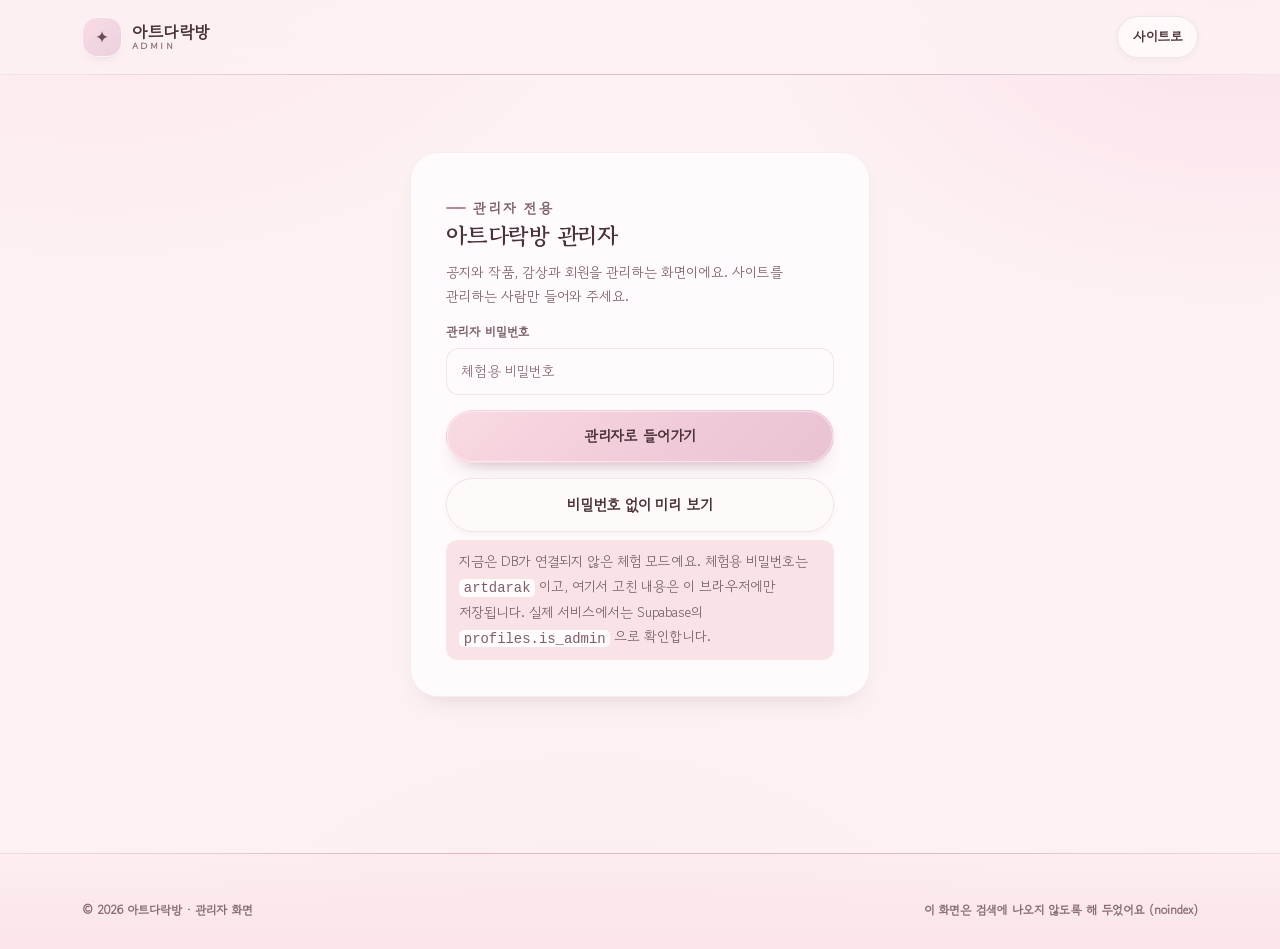
==== admin.html @ 5a23e47d "아트다락방 초기 배포" ====
<!DOCTYPE html>
<html lang="ko">
<head>
<meta charset="utf-8">
<meta name="viewport" content="width=device-width, initial-scale=1">
<title>관리자 · 아트다락방</title>
<meta name="description" content="아트다락방 관리자 화면 — 공지, 작품 추천·숨김, 감상과 회원 관리.">
<meta name="robots" content="noindex">
<meta name="theme-color" content="#FDF2F3">
<link rel="preconnect" href="https://fonts.googleapis.com">
<link rel="preconnect" href="https://fonts.gstatic.com" crossorigin>
<link href="https://fonts.googleapis.com/css2?family=Gowun+Batang:wght@400;700&family=Gowun+Dodum&display=swap" rel="stylesheet">
<link rel="stylesheet" href="assets/styles.css">
<link rel="icon" href="favicon.ico" sizes="any">
<link rel="icon" type="image/png" sizes="192x192" href="images/icon-192.png">
<link rel="apple-touch-icon" sizes="180x180" href="images/apple-touch-icon.png">
<link rel="manifest" href="manifest.json">
<meta name="apple-mobile-web-app-capable" content="yes">
<meta name="apple-mobile-web-app-title" content="아트다락방 관리자">
</head>
<body data-page="admin">

<header class="site-header">
  <div class="container header__inner">
    <a class="logo" href="index.html">
      <span class="logo__mark" aria-hidden="true">✦</span>
      <span class="logo__text">아트다락방<em>ADMIN</em></span>
    </a>
    <div class="header__actions">
      <a class="btn btn--ghost btn--sm" href="index.html">사이트로</a>
    </div>
  </div>
</header>

<main class="admin-page">
  <div class="container">

    <!-- ===== 관리자 들어가기 ===== -->
    <div class="admin-gate" id="admin-gate">
      <p class="kicker">관리자 전용</p>
      <h1>아트다락방 관리자</h1>
      <p>공지와 작품, 감상과 회원을 관리하는 화면이에요. 사이트를 관리하는 사람만 들어와 주세요.</p>

      <!-- 체험 모드(DB 미연결) -->
      <div id="gate-local" hidden>
        <label class="form-field" style="text-align:left;">
          <span>관리자 비밀번호</span>
          <input class="input" type="password" id="admin-password" autocomplete="current-password" placeholder="체험용 비밀번호">
        </label>
        <p class="form-error" id="admin-gate-error" role="alert" hidden></p>
        <button class="btn btn--primary" type="button" id="admin-enter">관리자로 들어가기</button>
        <button class="btn btn--ghost" type="button" id="admin-preview">비밀번호 없이 미리 보기</button>
        <p class="admin-gate__note">
          지금은 DB가 연결되지 않은 체험 모드예요. 체험용 비밀번호는 <code>artdarak</code> 이고,
          여기서 고친 내용은 이 브라우저에만 저장됩니다. 실제 서비스에서는 Supabase의 <code>profiles.is_admin</code> 으로 확인합니다.
        </p>
      </div>

      <!-- DB 연결 모드 -->
      <div id="gate-cloud" hidden>
        <label class="form-field" style="text-align:left;">
          <span>관리자 필명</span>
          <input class="input" type="text" id="admin-pen" autocomplete="username" placeholder="필명">
        </label>
        <label class="form-field" style="text-align:left;">
          <span>비밀번호</span>
          <input class="input" type="password" id="admin-pw" autocomplete="current-password" placeholder="비밀번호">
        </label>
        <p class="form-error" id="admin-gate-error-cloud" role="alert" hidden></p>
        <button class="btn btn--primary" type="button" id="admin-login">관리자로 들어가기</button>
        <p class="admin-gate__note">
          DB가 연결된 상태예요. <code>profiles.is_admin</code> 이 <code>true</code> 인 필명만 들어올 수 있습니다.
          첫 관리자는 Supabase SQL Editor에서 <code>update public.profiles set is_admin = true where pen_name = '내 필명';</code> 으로 지정해 주세요.
        </p>
      </div>
    </div>

    <!-- ===== 관리자 화면 ===== -->
    <div class="admin-shell" id="admin-shell" hidden>
      <div class="admin-head">
        <div>
          <p class="kicker">관리자</p>
          <h1>아트다락방 관리자 <span class="spark" aria-hidden="true"></span></h1>
          <p class="admin-card__hint" id="admin-mode-label"></p>
        </div>
        <div class="admin-head__tools">
          <a class="btn btn--ghost btn--sm" href="index.html" target="_blank" rel="noopener">홈 미리 보기</a>
          <button class="btn btn--ghost btn--sm" type="button" id="admin-exit">관리자 나가기</button>
        </div>
      </div>

      <div class="admin-stats" id="admin-stats"></div>

      <div class="admin-tabs" role="tablist" aria-label="관리 항목">
        <button class="admin-tab is-active" type="button" data-tab="notice" role="tab" aria-selected="true">공지사항</button>
        <button class="admin-tab" type="button" data-tab="works" role="tab" aria-selected="false">작품 관리</button>
        <button class="admin-tab" type="button" data-tab="comments" role="tab" aria-selected="false">감상 관리</button>
        <button class="admin-tab" type="button" data-tab="members" role="tab" aria-selected="false">회원 관리</button>
      </div>

      <!-- 공지 -->
      <section class="admin-panel" data-panel="notice">
        <div class="admin-card">
          <h2>공지 · 안내 문구</h2>
          <p class="admin-card__hint">여기서 쓴 공지 중 가장 최근 것이 홈 화면 맨 위 띠에 보입니다. 잠깐 안내만 하고 싶으면 ‘공개’를 끄면 숨겨져요.</p>
          <form class="admin-form" id="notice-form">
            <input type="hidden" name="id">
            <label class="form-field" style="margin-top:.2rem;">
              <span>제목 <em>*</em></span>
              <input class="input" name="title" maxlength="60" placeholder="예: 11월 20일 저녁, 서버 점검 안내" required>
            </label>
            <label class="form-field" style="margin-top:0;">
              <span>내용</span>
              <textarea class="textarea" name="body" maxlength="600" rows="3" placeholder="짧게 안내할 말을 적어 주세요. (선택)"></textarea>
            </label>
            <div class="admin-form__row">
              <label class="form-note" style="display:inline-flex;align-items:center;gap:.4rem;">
                <input type="checkbox" name="is_active" checked> 공개하기
              </label>
              <div class="admin-actions">
                <button class="btn btn--ghost btn--sm" type="button" id="notice-reset">새로 쓰기</button>
                <button class="btn btn--primary btn--sm" type="submit">공지 저장</button>
              </div>
            </div>
            <p class="form-error" id="notice-error" role="alert" hidden></p>
          </form>
        </div>

        <div class="admin-card">
          <h2>쓴 공지 <span class="admin-badge" id="notice-count">0</span></h2>
          <div id="notice-list"></div>
        </div>
      </section>

      <!-- 작품 -->
      <section class="admin-panel" data-panel="works" hidden>
        <div class="admin-card">
          <h2>작품 관리</h2>
          <p class="admin-card__hint">‘오늘의 작품(추천)’으로 지정하면 홈 맨 위에 먼저 걸립니다. 부적절한 작품은 숨기면 갤러리에서 보이지 않고, 지우면 감상도 함께 사라져요.</p>
          <div class="admin-filters" id="work-filters">
            <button class="chip is-active" type="button" data-wfilter="all" aria-pressed="true">전체</button>
            <button class="chip" type="button" data-wfilter="featured" aria-pressed="false">추천</button>
            <button class="chip" type="button" data-wfilter="hidden" aria-pressed="false">숨김</button>
            <button class="chip" type="button" data-wfilter="sample" aria-pressed="false">예시</button>
          </div>
        </div>
        <div class="admin-card">
          <div id="work-list"></div>
        </div>
      </section>

      <!-- 감상 -->
      <section class="admin-panel" data-panel="comments" hidden>
        <div class="admin-card">
          <h2>감상(댓글) 관리</h2>
          <p class="admin-card__hint">작품에 남겨진 글을 최신순으로 봅니다. 부적절한 글은 지울 수 있어요.</p>
          <div id="comment-list"></div>
        </div>
      </section>

      <!-- 회원 -->
      <section class="admin-panel" data-panel="members" hidden>
        <div class="admin-card">
          <h2>회원 관리</h2>
          <p class="admin-card__hint">필명과 참여 기록을 봅니다. 다락방을 잠그면 그 사람의 작품과 감상이 다른 사람에게 보이지 않아요. 계정 자체를 지우려면 Supabase Authentication 화면에서 지우면 됩니다.</p>
          <div id="member-list"></div>
        </div>
      </section>

    </div>
  </div>
</main>

<footer class="site-footer">
  <div class="container">
    <div class="footer__bottom" style="margin-top:0;border-top:0;padding-top:0;">
      <span>© 2026 아트다락방 · 관리자 화면</span>
      <span>이 화면은 검색에 나오지 않도록 해 두었어요 (noindex)</span>
    </div>
  </div>
</footer>

<div class="toast" id="toast" role="status" aria-live="polite"></div>

<script src="assets/seed.js"></script>
<script src="assets/supabase-config.js"></script>
<script src="assets/store.js"></script>
<script src="assets/admin.js"></script>
</body>
</html>
---- assets/styles.css ----
@charset "utf-8";
/* ============================================================
   아트다락방 (ART DARAK) — 기준 디자인 스타일시트
   1단계 화면 시안
   ------------------------------------------------------------
   톤 기준: 포근한 파스텔 핑크 (로즈밀크 · 벚꽃 · 블러쉬)
   = 바탕·카드·상단 바·버튼·포인트를 모두 연한 핑크 계열로 맞춥니다.
   분야별 파스텔(문학·미술·음악·사진·공예·디자인)은 '알록달록'하되
   채도는 낮게 유지합니다.
   ※ 진한 핫핑크·형광 핑크는 쓰지 않습니다. (눈이 편한 채도만)

   · 색과 효과는 모두 아래 "디자인 토큰" 변수로만 씁니다.
   ============================================================ */

/* ============================================================
   1. 디자인 토큰
   ============================================================ */
:root {
  /* --- 바탕색 · 기본 팔레트 (로즈밀크 파스텔) --- */
  --cream: #FDF2F3;        /* 로즈밀크 — 기본 바탕 (아주 옅은 핑크) */
  --ivory: #F9E3E7;        /* 한 겹 진한 블러쉬 */
  --paper: #FFFAFB;        /* 카드 종이색 (핑크기 도는 흰색) */
  --pink: #F3D6DD;         /* 벚꽃 핑크 (옅은 장밋빛 벽) */
  --pink-2: #C88B96;       /* 다스티 로즈 (포인트) */
  --lav: #EFDDE7;          /* 로즈 라일락 */
  --lav-2: #AF84A0;        /* 모브 (테두리·포커스) */
  --mint: #D3E1D4;         /* 은은한 세이지 (분야 색 보조) */
  --mint-2: #93AE9A;       /* 진한 세이지 */
  --gold: #EAD3A4;         /* 오후 햇살 금색 (별빛에만 아주 조금) */
  --gold-2: #C6A368;       /* 진한 금색 */
  --plum: #4A3239;         /* 본문 글자 (대비 확보용) */
  --plum-2: #7A5F66;       /* 보조 글자 */
  --plum-3: #8A6D74;       /* 작은 안내 글자 */
  --line: rgba(90, 56, 66, .10);
  --line-2: rgba(90, 56, 66, .06);

  /* --- 분야별 파스텔 팔레트 (알록달록 담당 · 채도 낮게) --- */
  --c-literature: #EBCBCB;      /* 문학 — 연분홍 */
  --c-literature-soft: #FCDEE5;
  --c-literature-ink: #96606A;
  --c-art: #D8CEE3;             /* 미술 — 라벤더 */
  --c-art-soft: #EFEAF4;
  --c-art-ink: #6C5C86;
  --c-music: #C9DCE4;           /* 음악 — 스카이 */
  --c-music-soft: #E9F1F4;
  --c-music-ink: #4C7280;
  --c-photo: #CBDCCB;           /* 사진 — 세이지 민트 */
  --c-photo-soft: #E9F1E7;
  --c-photo-ink: #4E7055;
  --c-craft: #EAD2B3;           /* 공예 — 살구빛 흙 */
  --c-craft-soft: #F9EEE0;
  --c-craft-ink: #8A6640;
  --c-design: #EADFB4;          /* 디자인 — 버터옐로 */
  --c-design-soft: #F8F2DB;
  --c-design-ink: #7E6C3C;

  /* 분야 → 포인트 색 연결 (data-field 하나로 카드·태그·타일이 함께 물듭니다) */
  --accent: var(--c-literature);
  --accent-soft: var(--c-literature-soft);
  --accent-ink: var(--c-literature-ink);

  /* --- 별빛 · 빛망울 (은은하게) --- */
  --star: #FBF0CF;
  --star-2: #EFDCA8;
  --glow-gold: rgba(224, 197, 146, .42);
  --glow-pink: rgba(238, 198, 209, .40);
  --glow-lav: rgba(226, 190, 210, .32);
  --glow-mint: rgba(240, 214, 222, .30);
  --sheen: linear-gradient(115deg,
            rgba(255, 255, 255, .38) 0%,
            rgba(255, 255, 255, .08) 32%,
            rgba(255, 255, 255, 0) 48%);

  /* --- 그라디언트 --- */
  --grad-dream: linear-gradient(120deg, #FCE1E7 0%, #F8DDE9 46%, #F5D9E3 100%);
  --grad-hero: radial-gradient(680px 430px at 6% 0%, rgba(250, 219, 227, .62), rgba(250, 219, 227, 0) 70%),
               radial-gradient(620px 430px at 94% 4%, rgba(244, 205, 222, .48), rgba(244, 205, 222, 0) 68%),
               radial-gradient(520px 380px at 48% 108%, rgba(252, 231, 233, .52), rgba(252, 231, 233, 0) 70%);
  --grad-btn: linear-gradient(135deg, #F9DAE2, #F0CAD9 58%, #E9C3D4);

  /* --- 그림자 (부드럽게, 붉은 기운 적게) --- */
  --shadow-s: 0 2px 6px rgba(90, 56, 66, .05);
  --shadow-m: 0 12px 28px -16px rgba(90, 56, 66, .24);
  --shadow-l: 0 30px 56px -32px rgba(90, 56, 66, .40);
  --shadow-glow: 0 18px 40px -22px rgba(140, 92, 106, .26),
                 0 8px 20px -14px var(--accent);
  --shadow-glow-gold: 0 0 0 1px rgba(224, 197, 146, .35),
                      0 14px 30px -20px rgba(198, 163, 104, .42);

  /* --- 모양 · 모션 --- */
  --radius: 20px;
  --radius-lg: 28px;
  --max: 1180px;
  --ease: cubic-bezier(.22, .68, .32, 1);
  --dur: .28s;

  /* --- 글꼴 --- */
  --sans: "Gowun Dodum", "Apple SD Gothic Neo", "Malgun Gothic",
          "Noto Sans KR", system-ui, sans-serif;
  --serif: "Gowun Batang", "Nanum Myeongjo", "Noto Serif KR", "AppleMyungjo", serif;
}

/* ============================================================
   2. 기본
   ============================================================ */
* { box-sizing: border-box; }

html { -webkit-text-size-adjust: 100%; scroll-behavior: smooth; }

body {
  margin: 0;
  font-family: var(--sans);
  color: var(--plum);
  font-size: 16px;
  line-height: 1.75;
  letter-spacing: 0;
  background:
    radial-gradient(900px 620px at 8% -10%, #FDE6EC 0%, rgba(253, 230, 236, 0) 62%),
    radial-gradient(860px 560px at 96% 0%, #FBE1EB 0%, rgba(251, 225, 235, 0) 58%),
    radial-gradient(780px 540px at 46% 112%, #FCEDEE 0%, rgba(252, 237, 238, 0) 62%),
    var(--cream);
  background-attachment: fixed;
}

img { max-width: 100%; display: block; }
a { color: inherit; }
h1, h2, h3, h4 {
  margin: 0; line-height: 1.38; letter-spacing: -.012em;
  font-family: var(--serif); font-weight: 700;
}
p { margin: 0; }
ul { margin: 0; padding: 0; list-style: none; }
button { font: inherit; color: inherit; }

.container {
  width: 100%;
  max-width: var(--max);
  margin-inline: auto;
  padding-inline: clamp(1.1rem, 4vw, 2rem);
}

:focus-visible {
  outline: 2px solid var(--lav-2);
  outline-offset: 3px;
  border-radius: 6px;
}

.sr-only {
  position: absolute; width: 1px; height: 1px;
  padding: 0; margin: -1px; overflow: hidden;
  clip: rect(0, 0, 0, 0); white-space: nowrap; border: 0;
}

/* ============================================================
   3. 장식 요소 (별 · 리본 · 빛망울 · 별밭)
   ============================================================ */

/* 반짝이는 네 갈래 별 — CSS 도형만 사용 */
.spark {
  display: inline-block;
  width: 15px; height: 15px;
  vertical-align: .12em;
  background: linear-gradient(140deg, #FBF1D8, var(--gold-2) 60%, var(--pink-2));
  clip-path: polygon(50% 0%, 61% 39%, 100% 50%, 61% 61%, 50% 100%, 39% 61%, 0% 50%, 39% 39%);
  filter: drop-shadow(0 0 5px var(--glow-gold));
  animation: sparkle 5.2s var(--ease) infinite;
}
.spark--sm { width: 10px; height: 10px; }

@keyframes sparkle {
  0%, 100% { transform: scale(1) rotate(0deg); opacity: .9; }
  50% { transform: scale(.82) rotate(10deg); opacity: .68; }
}

/* 리본 모양 라벨 (양 끝이 파인 배너) */
.ribbon {
  display: inline-flex; align-items: center; gap: .35rem;
  padding: .3rem .95rem .3rem 1.1rem;
  font-size: .7rem; font-weight: 800; letter-spacing: .13em;
  color: #6B4B53;
  background: linear-gradient(135deg, #FBE0E6, #F3D5E3);
  clip-path: polygon(0 0, 100% 0, calc(100% - 9px) 50%, 100% 100%, 0 100%, 9px 50%);
}
.ribbon--gold {
  background: linear-gradient(135deg, #F7EAC8, #EBD3A4 60%, #F6D8E0);
  color: #6E5837;
}

/* 빛망울(bokeh) — 아주 옅게 떠 있는 원 */
.bokeh { position: absolute; inset: 0; overflow: hidden; pointer-events: none; }
.bokeh i {
  position: absolute;
  border-radius: 50%;
  filter: blur(10px);
  opacity: .5;
  animation: floaty 16s ease-in-out infinite;
}
.bokeh i:nth-child(1) { width: 170px; height: 170px; background: var(--glow-pink); left: 2%; top: 12%; }
.bokeh i:nth-child(2) { width: 130px; height: 130px; background: var(--glow-lav); right: 5%; top: 4%; animation-delay: -5s; }
.bokeh i:nth-child(3) { width: 96px; height: 96px; background: var(--glow-gold); right: 20%; bottom: 8%; animation-delay: -9s; }
.bokeh i:nth-child(4) { width: 74px; height: 74px; background: var(--glow-mint); left: 26%; bottom: 4%; animation-delay: -12s; }

@keyframes floaty {
  0%, 100% { transform: translate3d(0, 0, 0) scale(1); }
  50% { transform: translate3d(5px, -12px, 0) scale(1.06); }
}

/* 별밭 — 아주 옅은 별가루 질감 */
.starfield { position: relative; isolation: isolate; }
.starfield::before {
  content: "";
  position: absolute; inset: 0;
  z-index: -1;
  pointer-events: none;
  background-image:
    radial-gradient(1.5px 1.5px at 22px 34px, rgba(198, 163, 104, .40), transparent 100%),
    radial-gradient(1.2px 1.2px at 128px 96px, rgba(200, 139, 150, .38), transparent 100%),
    radial-gradient(1.7px 1.7px at 214px 48px, rgba(180, 132, 157, .36), transparent 100%),
    radial-gradient(1.1px 1.1px at 306px 152px, rgba(198, 163, 104, .32), transparent 100%),
    radial-gradient(1.4px 1.4px at 74px 188px, rgba(147, 174, 154, .34), transparent 100%),
    radial-gradient(1.1px 1.1px at 258px 214px, rgba(200, 139, 150, .28), transparent 100%);
  background-size: 360px 240px;
  animation: twinkle 10s ease-in-out infinite;
}

@keyframes twinkle {
  0%, 100% { opacity: .55; }
  50% { opacity: .95; }
}

/* ============================================================
   4. 버튼 · 칩 · 태그
   ============================================================ */
.btn {
  position: relative;
  overflow: hidden;
  display: inline-flex; align-items: center; justify-content: center; gap: .45rem;
  padding: .8rem 1.32rem;
  border: 1px solid transparent;
  border-radius: 999px;
  font-size: .94rem; font-weight: 700; letter-spacing: -.01em;
  text-decoration: none; cursor: pointer;
  transition: transform var(--dur) var(--ease), box-shadow var(--dur) var(--ease), background var(--dur) var(--ease);
  white-space: nowrap;
}
.btn:hover { transform: translateY(-2px); }
.btn:active { transform: translateY(0); }

/* 빛이 스치는 광택 */
.btn::after {
  content: "";
  position: absolute; top: -40%; bottom: -40%; left: -70%;
  width: 45%;
  background: linear-gradient(100deg, rgba(255, 255, 255, 0), rgba(255, 255, 255, .55), rgba(255, 255, 255, 0));
  transform: skewX(-18deg);
  transition: left .65s var(--ease);
  pointer-events: none;
}
.btn:hover::after { left: 120%; }

.btn--primary {
  background: var(--grad-btn);
  color: #4A3239;
  box-shadow: 0 10px 22px -16px rgba(140, 92, 106, .9), inset 0 0 0 1px rgba(255, 255, 255, .5);
}
.btn--primary:hover {
  box-shadow: 0 14px 26px -16px rgba(140, 92, 106, .85),
              0 0 0 1px rgba(224, 197, 146, .35),
              inset 0 0 0 1px rgba(255, 255, 255, .65);
}

.btn--ghost {
  background: rgba(255, 250, 251, .8);
  border-color: var(--line);
  color: var(--plum);
  box-shadow: var(--shadow-s);
}
.btn--ghost:hover {
  background: #FFFAFB;
  border-color: rgba(180, 132, 157, .45);
  box-shadow: var(--shadow-glow);
}

.btn--sm { padding: .52rem .95rem; font-size: .84rem; }

.kicker {
  display: inline-flex; align-items: center; gap: .45rem;
  font-size: .75rem; font-weight: 800; letter-spacing: .16em;
  color: var(--plum-3);
  text-transform: uppercase;
}
.kicker::before {
  content: ""; width: 20px; height: 2px; border-radius: 2px;
  background: linear-gradient(90deg, var(--pink-2), var(--lav-2) 55%, var(--pink-2));
}

.chip {
  display: inline-flex; align-items: center; gap: .35rem;
  padding: .48rem .92rem;
  border-radius: 999px;
  border: 1px solid var(--line);
  background: rgba(255, 250, 251, .85);
  font-size: .87rem; font-weight: 700; color: var(--plum-2);
  cursor: pointer;
  transition: background var(--dur) var(--ease), color var(--dur) var(--ease),
              box-shadow var(--dur) var(--ease), transform var(--dur) var(--ease);
}
.chip:hover { background: #FFFAFB; color: var(--plum); transform: translateY(-1px); }
.chip.is-active {
  background: linear-gradient(135deg, #FBE0E6, #F1D3DF);
  color: #4A3239;
  border-color: rgba(180, 132, 157, .38);
  box-shadow: 0 8px 16px -14px rgba(140, 92, 106, .8), inset 0 0 0 1px rgba(255, 255, 255, .55);
}
.chip__count { font-size: .74rem; color: var(--plum-3); font-weight: 700; }
.chip.is-active .chip__count { color: #6B4B53; }
/* 분야 칩 앞의 색 점 */
.chip .dot {
  width: 7px; height: 7px; border-radius: 50%;
  background: var(--accent);
  box-shadow: 0 0 6px -1px var(--accent);
  flex: none;
}

.tag {
  display: inline-flex; align-items: center;
  padding: .18rem .55rem;
  border-radius: 999px;
  font-size: .72rem; font-weight: 800; letter-spacing: .02em;
  background: var(--ivory); color: var(--plum-2);
}

/* ============================================================
   5. 헤더
   ============================================================ */
.site-header {
  position: sticky; top: 0; z-index: 60;
  background: rgba(253, 242, 243, .86);
  backdrop-filter: blur(14px);
  -webkit-backdrop-filter: blur(14px);
  border-bottom: 1px solid var(--line-2);
}
.site-header::after {
  content: "";
  position: absolute; left: 0; right: 0; bottom: -1px; height: 1px;
  background: linear-gradient(90deg, transparent, rgba(200, 139, 150, .45) 30%, rgba(180, 132, 157, .45) 70%, transparent);
}
.header__inner {
  position: relative;
  display: flex; align-items: center; justify-content: space-between;
  gap: 1rem; min-height: 74px;
}

.logo { display: flex; align-items: center; gap: .6rem; text-decoration: none; }
.logo__mark {
  position: relative;
  width: 40px; height: 40px; border-radius: 15px;
  display: grid; place-items: center;
  font-size: 1.05rem; color: #6B4B53;
  background: linear-gradient(140deg, #FADCE4, #F0D5E2 55%, #EDCFDC);
  box-shadow: inset 0 0 0 1px rgba(255, 255, 255, .75), 0 6px 14px -12px rgba(140, 92, 106, .8);
  transition: transform .35s var(--ease), box-shadow .35s var(--ease);
}
.logo:hover .logo__mark {
  transform: rotate(-8deg) scale(1.04);
  box-shadow: inset 0 0 0 1px rgba(255, 255, 255, .85), 0 8px 18px -12px rgba(180, 132, 157, .9);
}
.logo__text { display: flex; flex-direction: column; line-height: 1.15; font-weight: 800; font-size: 1.06rem; }
.logo__text em {
  font-style: normal; font-size: .6rem; font-weight: 700;
  letter-spacing: .26em; color: var(--plum-3);
}

.site-nav { display: flex; align-items: center; gap: .2rem; }
.site-nav a {
  position: relative;
  padding: .5rem .78rem;
  border-radius: 999px;
  font-size: .9rem; font-weight: 700;
  color: var(--plum-2); text-decoration: none;
  transition: background var(--dur) var(--ease), color var(--dur) var(--ease);
}
.site-nav a:hover { background: rgba(249, 220, 228, .65); color: var(--plum); }
.site-nav a.is-active {
  color: var(--plum);
  background: #FFFAFB;
  box-shadow: var(--shadow-s), 0 0 0 1px rgba(180, 132, 157, .18);
}
.site-nav a.is-active::after {
  content: "";
  position: absolute; left: 50%; bottom: 3px;
  width: 4px; height: 4px; margin-left: -2px;
  border-radius: 50%;
  background: linear-gradient(135deg, var(--gold-2), var(--pink-2));
}
.site-nav .nav__cta {
  margin-left: .4rem;
  background: linear-gradient(135deg, #F8DAE2, #EFCEDD);
  color: #4A3239;
  box-shadow: 0 8px 16px -14px rgba(140, 92, 106, .9);
}
.site-nav .nav__cta:hover { background: linear-gradient(135deg, #F6D2DC, #EDCBD9); }

.nav-toggle {
  display: none;
  align-items: center; gap: .45rem;
  padding: .5rem .85rem;
  border-radius: 999px;
  border: 1px solid var(--line);
  background: rgba(255, 250, 251, .9);
  font-size: .85rem; font-weight: 700;
  cursor: pointer;
}
.nav-toggle__bars { display: inline-flex; flex-direction: column; gap: 3px; }
.nav-toggle__bars i {
  display: block; width: 15px; height: 2px; border-radius: 2px;
  background: var(--plum-2);
}

/* ============================================================
   6. 히어로
   ============================================================ */
.hero {
  position: relative;
  overflow: hidden;
  padding: clamp(2rem, 5vw, 3.6rem) 0 clamp(1.8rem, 4vw, 3rem);
}
.hero::before {
  content: "";
  position: absolute; inset: -20% -10% 0;
  z-index: -1;
  background: var(--grad-hero);
  pointer-events: none;
}
.hero__inner {
  position: relative;
  display: grid;
  grid-template-columns: 1.02fr .98fr;
  gap: clamp(1.6rem, 4vw, 3.4rem);
  align-items: center;
}

.hero__fields {
  display: inline-flex; flex-wrap: wrap; align-items: center; gap: .45rem;
  margin-bottom: 1.1rem;
  padding: .38rem .55rem;
  border-radius: 999px;
  background: rgba(255, 250, 251, .78);
  border: 1px solid rgba(255, 255, 255, .85);
  box-shadow: var(--shadow-s), 0 0 0 1px rgba(180, 132, 157, .12);
}
.hero__fields span {
  display: inline-flex; align-items: center; gap: .38rem;
  font-size: .78rem; font-weight: 700; color: var(--plum-2);
  padding: .1rem .35rem;
}
.hero__fields span::before {
  content: "";
  width: 6px; height: 6px; border-radius: 50%;
  background: var(--dot, var(--pink-2));
  box-shadow: 0 0 6px -1px var(--dot, var(--pink-2));
}
.hero__fields span:nth-of-type(1) { --dot: var(--c-literature); }
.hero__fields span:nth-of-type(2) { --dot: var(--c-art); }
.hero__fields span:nth-of-type(3) { --dot: var(--c-music); }
.hero__fields span:nth-of-type(4) { --dot: var(--c-photo); }
.hero__fields span:nth-of-type(5) { --dot: var(--c-craft); }
.hero__fields span:nth-of-type(6) { --dot: var(--c-design); }
.hero__fields i { width: 3px; height: 3px; border-radius: 50%; background: #DCC0C8; font-size: 0; }

.hero h1 {
  font-size: clamp(2rem, 5.2vw, 3.3rem);
  line-height: 1.32;
  letter-spacing: -.045em;
}
.hero h1 .hl {
  position: relative;
  display: inline-block;
  white-space: nowrap;
}
.hero h1 .hl::after {
  content: "";
  position: absolute; left: -.06em; right: -.06em; bottom: .08em;
  height: .3em; z-index: -1;
  background: linear-gradient(90deg, rgba(243, 210, 218, .85), rgba(243, 214, 224, .7) 62%, rgba(234, 211, 164, .55));
  border-radius: 999px;
}
.hero__lead {
  margin-top: 1.2rem;
  font-size: clamp(.97rem, 1.6vw, 1.04rem);
  color: var(--plum-2);
  max-width: 34em;
}
.hero__lead strong { color: var(--plum); font-weight: 800; }
.hero__actions { display: flex; flex-wrap: wrap; gap: .65rem; margin-top: 1.6rem; }
.hero__note {
  margin-top: 1.3rem;
  display: flex; flex-wrap: wrap; align-items: center; gap: .5rem .85rem;
  font-size: .81rem; color: var(--plum-3); font-weight: 600;
}
.hero__note span { display: inline-flex; align-items: center; gap: .35rem; }
.hero__note b { color: var(--plum-2); font-weight: 800; }

/* 히어로 그림 — 여섯 분야가 한 방에 있는 다락방 작업실 (CSS로만 그린 그림) */
.hero__visual { position: relative; }
.studio {
  position: relative;
  aspect-ratio: 5 / 4.35;
  border-radius: var(--radius-lg);
  overflow: hidden;
  border: 9px solid #FFFAFB;
  outline: 1px solid var(--line);
  box-shadow: var(--shadow-l), 0 0 46px -26px var(--glow-gold);
  background:
    radial-gradient(64% 50% at 44% 12%, rgba(255, 250, 247, .95), rgba(255, 250, 247, 0) 74%),
    linear-gradient(180deg, #F8DEE6 0%, #FBE6EC 44%, #F5D8E0 67.8%, #EDCFD8 68%, #E0C2CD 100%);
  isolation: isolate;
}

/* --- 벽 · 바닥 --- */
.studio__floor {
  position: absolute; left: 0; right: 0; bottom: 0; height: 32%;
  background:
    repeating-linear-gradient(90deg, rgba(120, 90, 88, .10) 0 1px, rgba(120, 90, 88, 0) 1px 16%),
    linear-gradient(180deg, #E9C8C4, #D0A6A0);
}
.studio__baseboard {
  position: absolute; left: 0; right: 0; top: 66.6%; height: 1.8%;
  background: linear-gradient(180deg, #FDF0F4, #EDD2DA);
  box-shadow: 0 4px 8px -5px rgba(90, 56, 66, .55);
}
.studio__rug {
  position: absolute; left: 20%; right: 26%; bottom: 0.8%; height: 14%;
  border-radius: 50%;
  background: radial-gradient(closest-side, rgba(245, 206, 214, .95), rgba(242, 202, 212, .6) 64%, rgba(242, 202, 212, 0));
}

/* --- 다락방 경사 보와 벽에 건 작은 액자 --- */
.studio__beams::before,
.studio__beams::after {
  content: "";
  position: absolute;
  height: 11px;
  width: 40%;
  border-radius: 6px;
  background: linear-gradient(180deg, #E5C0BE, #C9A099);
  box-shadow: 0 5px 10px -7px rgba(90, 56, 66, .6);
}
.studio__beams::before { left: -5%; top: 27%; transform: rotate(-45deg); transform-origin: left center; }
.studio__beams::after  { right: -5%; top: 27%; transform: rotate(45deg); transform-origin: right center; }

.studio__frame {
  position: absolute; left: 4%; top: 18%; width: 20%;
  aspect-ratio: 4 / 5;
  border: 4px solid #E5C2BE;
  border-radius: 2px;
  background: linear-gradient(160deg, #F3DCE2 0%, #F1E5E3 52%, #D8E5DA 100%);
  box-shadow: 0 10px 16px -12px rgba(90, 56, 66, .6);
  transform: rotate(-2.5deg);
}
.studio__frame::before {
  content: "";
  position: absolute; inset: 9%;
  border: 1px solid rgba(255, 255, 255, .55);
  border-radius: 1px;
}

/* --- 창문과 라벤더 별밤 --- */
.studio__window {
  position: absolute; left: 50%; top: 4%;
  transform: translateX(-50%);
  width: 46%; height: 39%;
  border-radius: 50% 50% 5px 5px / 46% 46% 0 0;
  background: linear-gradient(178deg, #B49CB8 0%, #CBB0C8 40%, #ECD0D9 74%, #F9DCD5 100%);
  border: 7px solid #FFF9EF;
  box-shadow: inset 0 0 24px rgba(120, 90, 115, .22), 0 12px 24px -18px rgba(90, 56, 66, .6);
  overflow: hidden;
}
/* 창가 커튼 */
.studio__window::before,
.studio__window::after {
  content: "";
  position: absolute; top: 0; bottom: 0; width: 17%;
  background: linear-gradient(90deg, rgba(255, 250, 247, .95), rgba(252, 230, 235, .55));
  border-radius: 0 0 60% 20%;
}
.studio__window::before { left: 0; }
.studio__window::after { right: 0; transform: scaleX(-1); }
.studio__moon {
  position: absolute; right: 20%; top: 24%;
  width: 19%; aspect-ratio: 1;
  border-radius: 50%;
  background: radial-gradient(circle at 34% 30%, #FFFCF0, #F7E8C2 60%, #EAD3A0);
  box-shadow: 0 0 22px 5px rgba(246, 231, 192, .45);
  z-index: 1;
}
.studio__stars {
  position: absolute; inset: 0;
  background-image:
    radial-gradient(1.4px 1.4px at 18% 34%, rgba(255, 255, 255, .95), transparent),
    radial-gradient(1.2px 1.2px at 34% 18%, rgba(255, 250, 230, .9), transparent),
    radial-gradient(1.6px 1.6px at 52% 42%, rgba(255, 255, 255, .8), transparent),
    radial-gradient(1.1px 1.1px at 72% 54%, rgba(255, 250, 230, .8), transparent),
    radial-gradient(1.3px 1.3px at 88% 26%, rgba(255, 255, 255, .7), transparent),
    radial-gradient(1.2px 1.2px at 26% 64%, rgba(255, 255, 255, .65), transparent);
}
.studio__bars i:first-child {
  position: absolute; left: 0; right: 0; top: 52%; height: 6px;
  background: rgba(255, 250, 247, .95);
  z-index: 2;
}
.studio__bars i:last-child {
  position: absolute; top: 0; bottom: 0; left: 50%; width: 6px; margin-left: -3px;
  background: rgba(255, 250, 247, .95);
  z-index: 2;
}

/* --- 오후 햇살 · 먼지별 · 전구 --- */
.studio__light {
  position: absolute; inset: 0; pointer-events: none;
  background: linear-gradient(202deg, rgba(255, 245, 241, .5) 0 14%, rgba(255, 245, 241, 0) 44%);
}
.studio__light::after {
  content: "";
  position: absolute; left: 24%; right: 30%; bottom: 0; height: 30%;
  background: linear-gradient(to top, rgba(255, 246, 242, .55), rgba(255, 246, 242, 0));
  clip-path: polygon(26% 100%, 74% 100%, 100% 0, 0 0);
}
.studio__dust {
  position: absolute; inset: 0; pointer-events: none; opacity: .75;
  background-image:
    radial-gradient(1.8px 1.8px at 16% 26%, rgba(255, 250, 247, .95), transparent),
    radial-gradient(1.4px 1.4px at 38% 44%, rgba(255, 250, 247, .8), transparent),
    radial-gradient(2px 2px at 62% 22%, rgba(255, 250, 247, .9), transparent),
    radial-gradient(1.3px 1.3px at 78% 48%, rgba(255, 250, 247, .7), transparent),
    radial-gradient(1.6px 1.6px at 26% 66%, rgba(255, 250, 247, .6), transparent);
}
.studio__lights i {
  position: absolute;
  width: 5px; height: 5px; border-radius: 50%;
  background: #FFF6D8;
  box-shadow: 0 0 9px 3px rgba(244, 215, 154, .6);
  animation: twinkle 6s ease-in-out infinite;
}
.studio__lights i:nth-child(1) { left: 8%; top: 9%; }
.studio__lights i:nth-child(2) { left: 18%; top: 15%; animation-delay: -1s; }
.studio__lights i:nth-child(3) { left: 28%; top: 19%; animation-delay: -2s; }
.studio__lights i:nth-child(4) { right: 30%; top: 18%; animation-delay: -3s; }
.studio__lights i:nth-child(5) { right: 20%; top: 13%; animation-delay: -4s; }
.studio__lights i:nth-child(6) { right: 9%; top: 7%; animation-delay: -5s; }

/* --- 선반 (문학 · 사진 · 공예) --- */
.studio__shelf {
  position: absolute; left: 6%; right: 40%; top: 60%; height: 9px;
  border-radius: 3px;
  background: linear-gradient(180deg, #DFBAAE, #B98A78);
  box-shadow: 0 9px 14px -9px rgba(90, 56, 66, .55), inset 0 1px 0 rgba(255, 255, 255, .35);
  z-index: 3;
}
/* 선반 받침 */
.studio__shelf::before,
.studio__shelf::after {
  content: "";
  position: absolute; bottom: -16px; width: 5px; height: 16px;
  background: #C09584;
  border-radius: 0 0 2px 2px;
}
.studio__shelf::before { left: 10%; }
.studio__shelf::after { right: 10%; }

.studio__shelf-props {
  position: absolute; left: 6%; right: 40%; top: 60%;
  transform: translateY(-100%);
  display: flex; align-items: flex-end; justify-content: space-around;
  padding: 0 4% 3px;
  z-index: 4;
  line-height: 1;
}
.studio__shelf-props span {
  filter: drop-shadow(0 4px 5px rgba(90, 56, 66, .3));
}
/* 선반 위 소품 — 이모지 대신 그린 도형 */
.prop { position: relative; display: block; }
.prop--books {
  width: clamp(34px, 7.2vw, 46px); height: clamp(24px, 5.1vw, 32px);
  display: flex; align-items: flex-end; gap: 3px;
}
.prop--books i {
  flex: 1; border-radius: 2px 2px 1px 1px;
  background: linear-gradient(180deg, #CBB0B9, #B08D9A);
  box-shadow: inset -2px 0 0 rgba(255, 250, 251, .45);
}
.prop--books i:nth-child(1) { height: 88%; }
.prop--books i:nth-child(2) { height: 100%; background: linear-gradient(180deg, #D6C6AE, #B9A183); }
.prop--books i:nth-child(3) { height: 74%; background: linear-gradient(180deg, #BFC8D2, #9CAAB9); }

.prop--pen { width: clamp(18px, 3.9vw, 24px); height: clamp(26px, 5.4vw, 33px); }
.prop--pen b {
  position: absolute; left: 0; right: 0; bottom: 0; height: 56%;
  background: linear-gradient(180deg, #E6DBC7, #CAB894);
  border-radius: 4px 4px 7px 7px;
}
.prop--pen i {
  position: absolute; left: 50%; bottom: 46%; width: 3px; height: 62%;
  background: linear-gradient(180deg, #8C7C92, #655769);
  border-radius: 2px; transform: translateX(-50%) rotate(8deg); transform-origin: bottom center;
}

.prop--camera {
  width: clamp(28px, 6vw, 38px); height: clamp(21px, 4.4vw, 27px);
  background: linear-gradient(180deg, #C6BCCE, #A396AE);
  border-radius: 5px;
}
.prop--camera::before {
  content: ""; position: absolute; left: 26%; right: 26%; top: -18%; height: 22%;
  background: #B0A3B9; border-radius: 3px 3px 0 0;
}
.prop--camera i {
  position: absolute; inset: 24% 31%;
  border-radius: 50%; background: #6D6377;
  box-shadow: inset 0 0 0 2px #9A8FA4;
}

.prop--clay {
  width: clamp(19px, 4.1vw, 25px); height: clamp(23px, 4.9vw, 29px);
  background: linear-gradient(160deg, #E6C2B8, #C29284);
  border-radius: 42% 42% 46% 46% / 24% 24% 60% 60%;
  box-shadow: inset -3px -2px 0 rgba(120, 80, 65, .16);
}

/* --- 바닥 (음악 · 디자인 · 미술) --- */
.studio__floor-props {
  position: absolute; left: 0; right: 0; bottom: 3.5%; height: 34%;
  display: flex; align-items: flex-end; justify-content: space-between;
  padding: 0 6%;
  z-index: 5;
}
.studio__guitar {
  position: relative;
  width: clamp(38px, 8vw, 54px);
  height: clamp(92px, 19vw, 126px);
  transform: rotate(-11deg) translateY(2px);
  transform-origin: bottom center;
  filter: drop-shadow(0 8px 8px rgba(90, 56, 66, .22));
}
.studio__guitar::before {
  content: "";
  position: absolute; left: 0; right: 0; bottom: 0; height: 56%;
  background:
    radial-gradient(circle at 50% 40%, #6F5238 0 11%, transparent 12%),
    linear-gradient(165deg, #E3C4A2, #BE8F63);
  border-radius: 50% 50% 46% 46% / 58% 58% 42% 42%;
  box-shadow: inset -4px -3px 0 rgba(110, 78, 52, .16);
}
.studio__guitar::after {
  content: "";
  position: absolute; left: 50%; bottom: 50%; width: 15%; height: 52%;
  transform: translateX(-50%);
  background: linear-gradient(180deg, #AD8158, #C69A70);
  border-radius: 3px;
}
/* 타블렛 — 디자인(색 조합) */
.studio__tablet {
  width: 15%; aspect-ratio: 3 / 4;
  border-radius: 9px;
  background: linear-gradient(150deg, #F0EBF5, #CFC6DD);
  border: 2px solid #FFFAFB;
  box-shadow: 0 12px 18px -12px rgba(90, 56, 66, .65);
  padding: 8% 8% 11%;
  display: grid; grid-template-columns: repeat(2, 1fr); gap: 8%; align-content: center;
  transform: rotate(-6deg) translateY(-1px);
}
.studio__tablet i { display: block; aspect-ratio: 1; border-radius: 3px; background: #EFD3D1; }
.studio__tablet i:nth-child(2) { background: #CBDCCB; }
.studio__tablet i:nth-child(3) { background: #D8CEE3; }
.studio__tablet i:nth-child(4) { background: #EADFB4; }
/* 이젤 — 미술 */
.studio__easel {
  position: relative;
  width: 31%; max-width: 132px;
  aspect-ratio: 1 / 1.14;
  margin-bottom: 2%;
}
.studio__easel-canvas {
  position: absolute; left: 0; right: 0; top: 0; height: 58%;
  border-radius: 4px;
  border: 3px solid #DFC0AA;
  background:
    radial-gradient(52% 34% at 26% 82%, #C9DCC8 0 62%, rgba(201, 220, 200, 0) 63%),
    radial-gradient(60% 38% at 74% 92%, #B4CDBD 0 62%, rgba(180, 205, 189, 0) 63%),
    radial-gradient(26% 24% at 76% 26%, #F8E7BC 0 60%, rgba(248, 231, 188, 0) 61%),
    linear-gradient(180deg, #EBD8E4, #F8EEDF);
  box-shadow: 0 12px 18px -14px rgba(90, 56, 66, .7);
}
.studio__easel-leg {
  position: absolute; bottom: 0; left: 50%;
  width: 4px; height: 48%;
  border-radius: 2px;
  background: linear-gradient(180deg, #D3AF8F, #A97C5B);
  transform-origin: bottom center;
}
.studio__easel-leg--l { transform: translateX(-50%) rotate(12deg); }
.studio__easel-leg--r { transform: translateX(-50%) rotate(-12deg); }
.studio__easel-leg--c { height: 44%; transform: translateX(-50%); }

.hero__caption {
  margin-top: .55rem;
  text-align: right;
  font-size: .75rem;
  color: var(--plum-3);
  font-weight: 600;
}
.hero__spark { position: absolute; pointer-events: none; z-index: 2; }
.hero__spark--a { right: -6px; top: -8px; }
.hero__spark--b { left: -10px; bottom: 34px; }

/* ============================================================
   7. 섹션 · 장식 제목
   ============================================================ */
.section { position: relative; padding: clamp(2.2rem, 5vw, 3.8rem) 0; }

.section__head {
  display: flex; align-items: flex-end; justify-content: space-between;
  gap: 1rem; flex-wrap: wrap;
  margin-bottom: clamp(1.1rem, 3vw, 1.7rem);
}
.section__title { position: relative; }
.section__head h2 {
  display: flex; align-items: center; flex-wrap: wrap; gap: .45rem;
  margin-top: .5rem;
  font-size: clamp(1.32rem, 2.5vw, 1.78rem);
}
/* 제목 뒤 장식 리본 — 분야 팔레트를 이어 붙인 작은 무지개 */
.section__head h2::after {
  content: "";
  flex: 0 0 auto;
  width: 44px; height: 6px;
  border-radius: 3px;
  background: linear-gradient(90deg,
    var(--c-literature) 0 22%,
    var(--c-design) 22% 44%,
    var(--c-photo) 44% 64%,
    var(--c-music) 64% 82%,
    var(--c-art) 82% 100%);
  opacity: .9;
}
.section__desc {
  margin-top: .5rem;
  font-size: .9rem; color: var(--plum-2);
  max-width: 46em;
}
.link-more {
  font-size: .86rem; font-weight: 800; color: var(--plum-2);
  text-decoration: none; white-space: nowrap;
  padding: .45rem .2rem;
  border-bottom: 1px solid transparent;
  transition: color var(--dur) var(--ease), border-color var(--dur) var(--ease);
}
.link-more:hover { color: var(--plum); border-color: var(--pink-2); }

/* ============================================================
   8. 가치 4개
   ============================================================ */
.values {
  position: relative;
  display: grid;
  grid-template-columns: repeat(4, 1fr);
  gap: .9rem;
  padding: clamp(1rem, 2.4vw, 1.35rem);
  border-radius: var(--radius-lg);
  background: linear-gradient(140deg, rgba(255, 250, 251, .92), rgba(252, 244, 246, .68));
  border: 1px solid rgba(255, 255, 255, .85);
  box-shadow: var(--shadow-s), 0 0 0 1px rgba(180, 132, 157, .08);
}
.value { padding: .45rem .5rem; border-radius: 16px; transition: background var(--dur) var(--ease); }
.value:hover { background: rgba(255, 250, 251, .7); }
.value__icon {
  width: 38px; height: 38px; border-radius: 13px;
  display: grid; place-items: center; font-size: 1.05rem;
  background: linear-gradient(140deg, #FBDEE6, #F4DAE7);
  box-shadow: inset 0 0 0 1px rgba(255, 255, 255, .85), 0 6px 12px -10px rgba(140, 92, 106, .6);
  margin-bottom: .55rem;
}
.value h3 { font-size: .97rem; }
.value p { margin-top: .22rem; font-size: .83rem; color: var(--plum-2); line-height: 1.65; }
/* 가치 아이콘도 분야 팔레트를 돌려 씁니다 */
.values .value:nth-child(1) .value__icon { background: linear-gradient(140deg, var(--c-literature-soft), var(--c-literature)); }
.values .value:nth-child(2) .value__icon { background: linear-gradient(140deg, var(--c-design-soft), var(--c-design)); }
.values .value:nth-child(3) .value__icon { background: linear-gradient(140deg, var(--c-photo-soft), var(--c-photo)); }
.values .value:nth-child(4) .value__icon { background: linear-gradient(140deg, var(--c-art-soft), var(--c-art)); }

/* 분야별 포인트 색 (data-field 하나로 카드·태그·타일이 함께 물듭니다) */
[data-field="문학"] { --accent: var(--c-literature); --accent-soft: var(--c-literature-soft); --accent-ink: var(--c-literature-ink); }
[data-field="미술"] { --accent: var(--c-art); --accent-soft: var(--c-art-soft); --accent-ink: var(--c-art-ink); }
[data-field="음악"] { --accent: var(--c-music); --accent-soft: var(--c-music-soft); --accent-ink: var(--c-music-ink); }
[data-field="사진"] { --accent: var(--c-photo); --accent-soft: var(--c-photo-soft); --accent-ink: var(--c-photo-ink); }
[data-field="공예"] { --accent: var(--c-craft); --accent-soft: var(--c-craft-soft); --accent-ink: var(--c-craft-ink); }
[data-field="디자인"] { --accent: var(--c-design); --accent-soft: var(--c-design-soft); --accent-ink: var(--c-design-ink); }

/* ============================================================
   9. 작품 카드
   ============================================================ */
.work-grid {
  display: grid;
  grid-template-columns: repeat(auto-fill, minmax(232px, 1fr));
  gap: clamp(.85rem, 2vw, 1.3rem);
}

.work {
  position: relative;
  display: flex; flex-direction: column;
  background: var(--paper);
  border: 1px solid var(--line-2);
  border-radius: var(--radius);
  overflow: hidden;
  box-shadow: var(--shadow-s);
  transition: transform var(--dur) var(--ease), box-shadow var(--dur) var(--ease),
              border-color var(--dur) var(--ease);
}
/* 위쪽에 분야 색 + 별빛 테두리 */
.work::before {
  content: "";
  position: absolute; left: 16%; right: 16%; top: 0; height: 2px;
  background: linear-gradient(90deg, transparent, var(--accent), var(--pink-2), var(--accent), transparent);
  opacity: 0;
  transition: opacity var(--dur) var(--ease);
  z-index: 3;
}
.work:hover {
  transform: translateY(-5px);
  box-shadow: var(--shadow-glow);
  border-color: rgba(180, 132, 157, .35);
}
.work:hover::before { opacity: .85; }
.work.is-hidden { display: none; }

.work__art {
  position: relative;
  display: block;
  aspect-ratio: 4 / 4.1;
  overflow: hidden;
  isolation: isolate;
}
.work__art::after {
  content: "";
  position: absolute; inset: 12px;
  border: 1px solid rgba(255, 255, 255, .45);
  border-radius: 13px;
  pointer-events: none;
  z-index: 2;
}
/* 호버 시 스치는 빛 */
.work__art::before {
  content: "";
  position: absolute; inset: 0; z-index: 1;
  background: var(--sheen);
  transform: translateX(-60%);
  transition: transform .7s var(--ease);
  pointer-events: none;
}
.work:hover .work__art::before { transform: translateX(48%); }

.work__emoji {
  position: absolute; inset: 0;
  display: grid; place-items: center;
  font-size: clamp(2.7rem, 5.6vw, 3.5rem);
  filter: drop-shadow(0 6px 12px rgba(60, 45, 65, .32));
  transition: transform .45s var(--ease);
  z-index: 1;
}
.work:hover .work__emoji { transform: scale(1.06) rotate(-2deg); }
.work__state {
  position: absolute; left: 12px; bottom: 12px; z-index: 2;
  padding: .2rem .55rem;
  border-radius: 999px;
  font-size: .67rem; font-weight: 800; letter-spacing: .02em;
  background: rgba(255, 250, 251, .9);
  color: #6B4B53;
  backdrop-filter: blur(4px);
  box-shadow: 0 2px 6px rgba(90, 56, 66, .10);
}

/* 작품 이미지 대체 — 카드마다 다른 저채도 파스텔 판 (아래로 살짝 가라앉는 깊이감) */
.art--moon {
  background:
    linear-gradient(to top, rgba(62, 48, 68, .18), rgba(62, 48, 68, 0) 46%),
    radial-gradient(34% 26% at 72% 17%, rgba(255, 251, 235, .8), rgba(255, 251, 235, 0) 70%),
    linear-gradient(160deg, #EBD5DE 0%, #D3C0DC 48%, #9C8AAE 100%);
}
.art--clay {
  background:
    linear-gradient(to top, rgba(70, 48, 40, .18), rgba(70, 48, 40, 0) 46%),
    radial-gradient(34% 26% at 30% 20%, rgba(255, 247, 238, .7), rgba(255, 247, 238, 0) 70%),
    linear-gradient(150deg, #F0D8C2 0%, #DCB392 46%, #B98A6E 100%);
}
.art--garden {
  background:
    linear-gradient(to top, rgba(40, 58, 46, .20), rgba(40, 58, 46, 0) 46%),
    radial-gradient(34% 26% at 70% 18%, rgba(250, 255, 246, .7), rgba(250, 255, 246, 0) 70%),
    linear-gradient(150deg, #DFEAD8 0%, #C0D3B9 44%, #8FA888 100%);
}
.art--lullaby {
  background:
    linear-gradient(to top, rgba(52, 44, 66, .20), rgba(52, 44, 66, 0) 46%),
    radial-gradient(32% 26% at 28% 76%, rgba(244, 238, 250, .6), rgba(244, 238, 250, 0) 72%),
    linear-gradient(150deg, #DED5E7 0%, #C0B2CF 48%, #9585A8 100%);
}
.art--sketch {
  background:
    linear-gradient(to top, rgba(78, 56, 34, .16), rgba(78, 56, 34, 0) 46%),
    radial-gradient(34% 26% at 32% 20%, rgba(255, 251, 240, .75), rgba(255, 251, 240, 0) 70%),
    linear-gradient(145deg, #F7EBD6 0%, #E9D3AE 46%, #CBAF86 100%);
}
.art--bookmark {
  background:
    linear-gradient(to top, rgba(62, 40, 46, .20), rgba(62, 40, 46, 0) 46%),
    radial-gradient(34% 26% at 72% 18%, rgba(255, 246, 245, .7), rgba(255, 246, 245, 0) 70%),
    linear-gradient(160deg, #EFD6D8 0%, #DDB6BD 50%, #B98C99 100%);
}
.art--glass {
  background:
    linear-gradient(to top, rgba(36, 56, 62, .18), rgba(36, 56, 62, 0) 46%),
    radial-gradient(34% 26% at 30% 18%, rgba(246, 252, 253, .7), rgba(246, 252, 253, 0) 70%),
    linear-gradient(150deg, #D8E8EB 0%, #B3D0D6 45%, #87A9B4 100%);
}
.art--ink {
  background:
    linear-gradient(to top, rgba(48, 44, 52, .20), rgba(48, 44, 52, 0) 46%),
    radial-gradient(34% 26% at 68% 18%, rgba(250, 247, 250, .7), rgba(250, 247, 250, 0) 70%),
    linear-gradient(155deg, #E6E1E6 0%, #C6BFCA 46%, #958C9C 100%);
}
.art--cushion {
  background:
    linear-gradient(to top, rgba(70, 44, 50, .18), rgba(70, 44, 50, 0) 46%),
    radial-gradient(34% 26% at 70% 18%, rgba(255, 245, 246, .75), rgba(255, 245, 246, 0) 70%),
    linear-gradient(150deg, #F4DDE0 0%, #E8C2C8 52%, #CB9AA6 100%);
}
.art--guitar {
  background:
    linear-gradient(to top, rgba(74, 52, 34, .18), rgba(74, 52, 34, 0) 46%),
    radial-gradient(34% 26% at 32% 20%, rgba(255, 248, 238, .75), rgba(255, 248, 238, 0) 70%),
    linear-gradient(140deg, #F0DFC6 0%, #E0C29A 44%, #C09C74 100%);
}
.art--lamp {
  background:
    linear-gradient(to top, rgba(56, 46, 62, .24), rgba(56, 46, 62, 0) 46%),
    radial-gradient(40% 32% at 50% 16%, rgba(255, 248, 218, .85), rgba(255, 248, 218, 0) 72%),
    linear-gradient(165deg, #F3E5BE 0%, #D9C7B4 52%, #8C8496 100%);
}
.art--note {
  background:
    linear-gradient(to top, rgba(46, 48, 64, .18), rgba(46, 48, 64, 0) 46%),
    radial-gradient(34% 26% at 70% 18%, rgba(246, 249, 255, .7), rgba(246, 249, 255, 0) 70%),
    linear-gradient(150deg, #E4E6EF 0%, #C8CDE0 46%, #9DA3BE 100%);
}
.art--sea {
  background:
    linear-gradient(to top, rgba(34, 54, 66, .20), rgba(34, 54, 66, 0) 46%),
    radial-gradient(34% 26% at 32% 18%, rgba(244, 251, 253, .7), rgba(244, 251, 253, 0) 70%),
    linear-gradient(160deg, #D5E6EC 0%, #AECBD8 42%, #7FA2B4 100%);
}
.art--forest {
  background:
    linear-gradient(to top, rgba(38, 56, 42, .22), rgba(38, 56, 42, 0) 46%),
    radial-gradient(34% 26% at 68% 18%, rgba(250, 255, 247, .7), rgba(250, 255, 247, 0) 70%),
    linear-gradient(155deg, #DDEAD9 0%, #B8CEB6 45%, #84A189 100%);
}

.work__body {
  padding: .85rem .95rem 1rem;
  display: flex; flex-direction: column; gap: .3rem; flex: 1;
  background: linear-gradient(180deg, var(--accent-soft) 0%, var(--paper) 60%);
}
.work__top { display: flex; align-items: center; justify-content: space-between; gap: .5rem; }
.work__title { font-size: .99rem; letter-spacing: -.02em; }
.work__meta { font-size: .79rem; color: var(--plum-3); font-weight: 600; }
.work__foot { margin-top: auto; display: flex; align-items: center; justify-content: space-between; padding-top: .5rem; }

.like {
  display: inline-flex; align-items: center; gap: .3rem;
  padding: .28rem .55rem;
  border: 1px solid var(--line-2);
  border-radius: 999px;
  background: #FFFAFB;
  font-size: .78rem; font-weight: 800; color: var(--plum-2);
  cursor: pointer;
  transition: background var(--dur) var(--ease), color var(--dur) var(--ease),
              border-color var(--dur) var(--ease), transform var(--dur) var(--ease),
              box-shadow var(--dur) var(--ease);
}
.like:hover { background: #FCE7EC; color: #B56A7C; transform: translateY(-1px); }
.like.is-liked {
  background: #FBE2E8;
  border-color: rgba(200, 139, 150, .6);
  color: #A55C6C;
  box-shadow: 0 6px 12px -10px rgba(158, 95, 108, .7);
}
.like__icon { font-size: .9rem; line-height: 1; }
.like.is-liked .like__icon { animation: pop .4s var(--ease); }
@keyframes pop {
  0% { transform: scale(.7); }
  60% { transform: scale(1.22); }
  100% { transform: scale(1); }
}

/* 분야 태그 — 분야 색을 그대로 물려받습니다 */
.work .tag { background: var(--accent-soft); color: var(--accent-ink); box-shadow: inset 0 0 0 1px rgba(255, 255, 255, .75); }

/* ============================================================
   10. 분야 타일
   ============================================================ */
.field-grid {
  display: grid;
  grid-template-columns: repeat(3, 1fr);
  gap: clamp(.7rem, 2vw, 1.05rem);
}
.field {
  position: relative;
  display: block;
  padding: 1.1rem 1.1rem 1rem;
  border-radius: var(--radius);
  text-decoration: none;
  border: 1px solid rgba(255, 255, 255, .7);
  background: linear-gradient(140deg, var(--accent-soft) 0%, var(--accent) 100%);
  box-shadow: var(--shadow-s), inset 0 0 0 1px rgba(255, 255, 255, .5);
  overflow: hidden;
  transition: transform var(--dur) var(--ease), box-shadow var(--dur) var(--ease);
  min-height: 110px;
  isolation: isolate;
}
.field:hover {
  transform: translateY(-4px);
  box-shadow: var(--shadow-glow), inset 0 0 0 1px rgba(255, 255, 255, .65);
}
.field__emoji { font-size: 1.45rem; line-height: 1; }
.field__name { margin-top: .5rem; font-size: 1.02rem; font-weight: 800; }
.field__count { font-size: .77rem; font-weight: 700; color: var(--accent-ink); opacity: .7; }
.field::after {
  content: "";
  position: absolute; right: -26px; bottom: -34px;
  width: 104px; height: 104px; border-radius: 50%;
  background: rgba(255, 255, 255, .38);
  z-index: -1;
}
.field__stars { position: absolute; right: 14px; top: 14px; width: 46px; height: 46px; opacity: .65; }
.field__stars::before,
.field__stars::after {
  content: "";
  position: absolute;
  background: rgba(255, 255, 255, .9);
  clip-path: polygon(50% 0%, 61% 39%, 100% 50%, 61% 61%, 50% 100%, 39% 61%, 0% 50%, 39% 39%);
}
.field__stars::before { width: 12px; height: 12px; right: 0; top: 0; }
.field__stars::after { width: 7px; height: 7px; left: 4px; bottom: 6px; opacity: .7; }

/* 옛 타일 클래스 (한 곳에서 색만 바꿔 쓰고 싶을 때) */
.f-lit    { background: linear-gradient(140deg, var(--c-literature-soft), var(--c-literature)); }
.f-art    { background: linear-gradient(140deg, var(--c-art-soft), var(--c-art)); }
.f-music  { background: linear-gradient(140deg, var(--c-music-soft), var(--c-music)); }
.f-photo  { background: linear-gradient(140deg, var(--c-photo-soft), var(--c-photo)); }
.f-craft  { background: linear-gradient(140deg, var(--c-craft-soft), var(--c-craft)); }
.f-design { background: linear-gradient(140deg, var(--c-design-soft), var(--c-design)); }

/* ============================================================
   11. 창작 일지
   ============================================================ */
.journal {
  border-radius: var(--radius-lg);
  background: rgba(255, 250, 251, .72);
  border: 1px solid var(--line-2);
  overflow: hidden;
  box-shadow: var(--shadow-s);
}
.journal__item {
  display: grid;
  grid-template-columns: 92px 1fr auto;
  gap: 1rem;
  align-items: center;
  padding: 1.05rem clamp(1rem, 2.4vw, 1.55rem);
  text-decoration: none;
  border-bottom: 1px solid var(--line-2);
  transition: background var(--dur) var(--ease);
}
.journal__item:last-child { border-bottom: 0; }
.journal__item:hover { background: rgba(255, 250, 251, .95); }
.journal__date { font-size: .77rem; font-weight: 800; color: var(--plum-3); letter-spacing: .02em; }
.journal__title { font-size: .99rem; font-weight: 800; }
.journal__excerpt {
  margin-top: .18rem;
  font-size: .85rem; color: var(--plum-2);
  overflow: hidden; display: -webkit-box;
  -webkit-line-clamp: 2; -webkit-box-orient: vertical;
}
.journal__pen { font-size: .77rem; color: var(--plum-3); font-weight: 700; margin-top: .22rem; }
.journal__go { color: var(--plum-3); font-size: 1.02rem; transition: transform var(--dur) var(--ease), color var(--dur) var(--ease); }
.journal__item:hover .journal__go { transform: translateX(3px); color: var(--pink-2); }

/* ============================================================
   12. 초대 배너
   ============================================================ */
.invite {
  position: relative;
  overflow: hidden;
  border-radius: var(--radius-lg);
  padding: clamp(1.5rem, 3.6vw, 2.4rem);
  background: var(--grad-dream);
  border: 1px solid rgba(255, 255, 255, .8);
  box-shadow: var(--shadow-m);
  display: flex; align-items: center; justify-content: space-between;
  gap: 1.4rem; flex-wrap: wrap;
}
.invite h2 { font-size: clamp(1.22rem, 2.5vw, 1.62rem); max-width: 24em; }
.invite p { margin-top: .45rem; font-size: .9rem; color: var(--plum-2); max-width: 36em; }
.invite::before,
.invite::after {
  content: "";
  position: absolute; border-radius: 50%;
  background: rgba(255, 250, 251, .38);
}
.invite::before { width: 220px; height: 220px; right: -60px; top: -90px; }
.invite::after { width: 140px; height: 140px; right: 90px; bottom: -80px; background: rgba(255, 250, 251, .26); }
.invite > * { position: relative; z-index: 1; }
.invite__spark { position: absolute; right: 32%; top: 18%; z-index: 0; }

/* ============================================================
   13. 페이지 머리 띠 (갤러리 · 다락방)
   ============================================================ */
.page-head {
  position: relative;
  overflow: hidden;
  padding: clamp(1.7rem, 4vw, 2.8rem) 0 clamp(1.3rem, 3vw, 1.9rem);
}
.page-head::before {
  content: "";
  position: absolute; inset: 0;
  z-index: -1;
  background:
    radial-gradient(520px 260px at 6% 0%, rgba(243, 210, 218, .5), rgba(243, 210, 218, 0) 70%),
    radial-gradient(520px 260px at 92% 10%, rgba(243, 214, 225, .42), rgba(243, 214, 225, 0) 70%);
}
.page-head h1 { font-size: clamp(1.7rem, 3.8vw, 2.4rem); }
.page-head p { margin-top: .65rem; color: var(--plum-2); font-size: .93rem; max-width: 44em; }
.breadcrumb { font-size: .79rem; color: var(--plum-3); font-weight: 700; margin-bottom: .55rem; }
.breadcrumb a { text-decoration: none; color: inherit; }
.breadcrumb a:hover { color: var(--plum-2); }

/* ============================================================
   14. 갤러리 도구 모음
   ============================================================ */
.toolbar {
  display: flex; flex-wrap: wrap; align-items: center; gap: .7rem;
  padding: .85rem;
  border-radius: 22px;
  background: rgba(255, 250, 251, .88);
  border: 1px solid rgba(255, 255, 255, .85);
  box-shadow: var(--shadow-s), 0 0 0 1px rgba(180, 132, 157, .08);
  margin-bottom: 1rem;
}
.search { position: relative; flex: 1 1 240px; min-width: 0; }
.search__icon {
  position: absolute; left: 1rem; top: 50%; transform: translateY(-50%);
  font-size: .92rem; opacity: .5; pointer-events: none;
}
.search input {
  width: 100%;
  padding: .7rem 2.6rem .7rem 2.45rem;
  border-radius: 999px;
  border: 1px solid var(--line);
  background: #FFFAFB;
  font: inherit; font-size: .89rem; color: var(--plum);
  transition: border-color var(--dur) var(--ease), box-shadow var(--dur) var(--ease);
}
.search input::placeholder { color: var(--plum-3); }
.search input:focus {
  outline: none;
  border-color: rgba(180, 132, 157, .6);
  box-shadow: 0 0 0 4px rgba(243, 214, 224, .45);
}
.search__clear {
  position: absolute; right: .55rem; top: 50%; transform: translateY(-50%);
  width: 26px; height: 26px; border-radius: 50%;
  border: 0; background: var(--ivory); color: var(--plum-2);
  font-size: .8rem; cursor: pointer; display: none; place-items: center;
}
.search.has-value .search__clear { display: grid; }

.sort {
  display: inline-flex; align-items: center; gap: .4rem;
  padding: .35rem .55rem .35rem .9rem;
  border-radius: 999px;
  background: #FFFAFB;
  border: 1px solid var(--line);
  font-size: .84rem; font-weight: 700; color: var(--plum-2);
  white-space: nowrap;
}
.sort select {
  border: 0; background: transparent;
  font: inherit; font-weight: 700; color: var(--plum);
  padding: .3rem .2rem; cursor: pointer;
}
.sort select:focus { outline: none; }

.filters {
  display: flex; gap: .4rem;
  overflow-x: auto;
  padding: .1rem .1rem .3rem;
  margin-bottom: 1rem;
  scrollbar-width: none;
}
.filters::-webkit-scrollbar { display: none; }

.result-line {
  display: flex; align-items: center; justify-content: space-between;
  gap: 1rem; flex-wrap: wrap;
  margin-bottom: .9rem;
  font-size: .84rem; font-weight: 700; color: var(--plum-2);
}
.result-line b { color: var(--plum); }
.result-hint { font-size: .78rem; font-weight: 600; color: var(--plum-3); }

.empty {
  display: none;
  flex-direction: column; align-items: center; justify-content: center;
  gap: .6rem;
  padding: 3.2rem 1rem;
  text-align: center;
  border-radius: var(--radius);
  border: 1px dashed rgba(180, 132, 157, .5);
  background: rgba(255, 250, 251, .65);
}
.empty.is-visible { display: flex; }
.empty__emoji { font-size: 1.9rem; }
.empty p { font-size: .9rem; color: var(--plum-2); }

/* ============================================================
   15. 내 다락방
   ============================================================ */
.profile {
  position: relative;
  border-radius: var(--radius-lg);
  overflow: hidden;
  background: var(--paper);
  border: 1px solid var(--line-2);
  box-shadow: var(--shadow-m);
}
.profile__cover {
  position: relative;
  height: clamp(120px, 20vw, 170px);
  background:
    radial-gradient(1.6px 1.6px at 14% 30%, rgba(255, 255, 255, .85), transparent),
    radial-gradient(1.4px 1.4px at 28% 62%, rgba(255, 255, 255, .75), transparent),
    radial-gradient(1.8px 1.8px at 44% 24%, rgba(255, 250, 232, .9), transparent),
    radial-gradient(1.2px 1.2px at 63% 56%, rgba(255, 255, 255, .75), transparent),
    radial-gradient(1.5px 1.5px at 79% 28%, rgba(255, 255, 255, .8), transparent),
    radial-gradient(1.3px 1.3px at 90% 66%, rgba(255, 250, 232, .75), transparent),
    linear-gradient(120deg, #F8D8E2 0%, #F2D4E2 46%, #EFD2DE 100%);
}
.profile__cover::after {
  content: "✦";
  position: absolute; right: clamp(1rem, 4vw, 2.4rem); top: 50%;
  transform: translateY(-50%);
  font-size: clamp(2.8rem, 7vw, 5rem);
  color: rgba(255, 250, 251, .55);
  text-shadow: 0 0 24px rgba(255, 250, 251, .7);
}
.profile__body { padding: 0 clamp(1.1rem, 3vw, 2.1rem) clamp(1.1rem, 3vw, 1.7rem); }
.profile__top {
  display: flex; align-items: flex-end; justify-content: space-between;
  gap: 1rem; flex-wrap: wrap;
  margin-top: -42px;
}
.profile__avatar {
  position: relative; z-index: 1;
  width: 86px; height: 86px;
  border-radius: 28px;
  display: grid; place-items: center;
  font-family: var(--serif);
  font-size: 1.9rem; font-weight: 700; color: #5C444B;
  background: linear-gradient(150deg, #FDE6ED, #F4DAE8 60%, #F2D6E4);
  border: 4px solid #FFFAFB;
  box-shadow: var(--shadow-m);
}
.profile__name-row { display: flex; align-items: center; gap: .5rem; flex-wrap: wrap; margin-top: 1rem; }
.profile__name { font-size: clamp(1.35rem, 3vw, 1.8rem); }
.badge-pen {
  padding: .18rem .55rem;
  border-radius: 999px;
  font-size: .7rem; font-weight: 800;
  background: rgba(243, 214, 224, .55);
  color: #6A4C61;
}
.profile__intro { margin-top: .6rem; font-size: .92rem; color: var(--plum-2); max-width: 40em; }
.profile__tags { display: flex; flex-wrap: wrap; gap: .4rem; margin-top: .8rem; }
.profile__tags .tag { background: #FFFAFB; border: 1px solid var(--line); font-size: .75rem; }

.stats {
  display: grid;
  grid-template-columns: repeat(4, 1fr);
  gap: .5rem;
  margin-top: 1.2rem;
  padding-top: 1rem;
  border-top: 1px solid var(--line-2);
}
.stat { text-align: center; }
.stat b { display: block; font-size: 1.12rem; font-weight: 800; letter-spacing: -.02em; }
.stat span { font-size: .75rem; color: var(--plum-3); font-weight: 700; }

/* 대표 작품 */
.featured {
  display: grid;
  grid-template-columns: .9fr 1.1fr;
  background: var(--paper);
  border: 1px solid var(--line-2);
  border-radius: var(--radius-lg);
  overflow: hidden;
  box-shadow: var(--shadow-m);
}
.featured__art {
  position: relative;
  min-height: 230px;
  display: grid; place-items: center;
  font-size: clamp(3.4rem, 7vw, 4.6rem);
  isolation: isolate;
}
.featured__art::before {
  content: "";
  position: absolute; inset: 0;
  background: var(--sheen);
  pointer-events: none;
}
.featured__art .work__state { left: 16px; bottom: 16px; }
.featured__body {
  padding: clamp(1.2rem, 3vw, 1.9rem);
  display: flex; flex-direction: column; gap: .5rem; justify-content: center;
}
.featured__label { font-size: .71rem; font-weight: 800; letter-spacing: .16em; color: var(--plum-3); }
.featured__title { font-size: clamp(1.18rem, 2.5vw, 1.55rem); }
.featured__text { font-size: .89rem; color: var(--plum-2); }
.featured__meta { display: flex; align-items: center; gap: .6rem; flex-wrap: wrap; margin-top: .25rem; }

/* 방명록 */
.guestbook { display: grid; grid-template-columns: 1fr 1fr; gap: 1rem; align-items: start; }
.gb-form {
  padding: clamp(1rem, 2.4vw, 1.35rem);
  border-radius: var(--radius);
  background: var(--paper);
  border: 1px solid var(--line-2);
  box-shadow: var(--shadow-s);
}
.gb-form h3 { font-size: .99rem; }
.gb-form p.hint { margin-top: .35rem; font-size: .79rem; color: var(--plum-3); }
.gb-form textarea {
  width: 100%;
  min-height: 94px;
  margin-top: .7rem;
  padding: .72rem .9rem;
  border-radius: 14px;
  border: 1px solid var(--line);
  background: #FFFAFB;
  font: inherit; font-size: .89rem; color: var(--plum);
  resize: vertical;
}
.gb-form textarea:focus {
  outline: none;
  border-color: rgba(180, 132, 157, .6);
  box-shadow: 0 0 0 4px rgba(243, 214, 224, .45);
}
.gb-form__foot { display: flex; align-items: center; justify-content: space-between; gap: .6rem; margin-top: .65rem; flex-wrap: wrap; }
.gb-form__count { font-size: .75rem; color: var(--plum-3); font-weight: 700; }

.gb-list {
  border-radius: var(--radius);
  background: rgba(255, 250, 251, .72);
  border: 1px solid var(--line-2);
  overflow: hidden;
}
.gb-item {
  display: flex; gap: .75rem;
  padding: .95rem clamp(.9rem, 2.2vw, 1.2rem);
  border-bottom: 1px solid var(--line-2);
}
.gb-item:last-child { border-bottom: 0; }
.gb-item__avatar {
  flex: none;
  width: 36px; height: 36px; border-radius: 12px;
  display: grid; place-items: center; font-size: 1rem;
  background: linear-gradient(140deg, #FCDCE5, #F4D8E5);
  box-shadow: inset 0 0 0 1px rgba(255, 255, 255, .85);
}
.gb-item__name { display: flex; align-items: center; gap: .4rem; font-size: .85rem; font-weight: 800; }
.gb-item__name time { font-size: .73rem; font-weight: 600; color: var(--plum-3); }
.gb-item__text { margin-top: .12rem; font-size: .86rem; color: var(--plum-2); }

/* ============================================================
   16. 푸터 · 시안 안내 · 토스트
   ============================================================ */
.site-footer {
  position: relative;
  margin-top: clamp(2.5rem, 6vw, 3.6rem);
  padding: clamp(1.9rem, 4vw, 2.8rem) 0 1.9rem;
  background: linear-gradient(to bottom, rgba(250, 226, 233, .3), rgba(250, 226, 233, .85));
  border-top: 1px solid var(--line-2);
}
.site-footer::before {
  content: "";
  position: absolute; left: 0; right: 0; top: -1px; height: 1px;
  background: linear-gradient(90deg, transparent, rgba(200, 139, 150, .4) 30%, rgba(180, 132, 157, .4) 70%, transparent);
}
.footer__inner { display: grid; grid-template-columns: 1.4fr .8fr .8fr; gap: 1.5rem; }
.footer__brand p { margin-top: .65rem; font-size: .84rem; color: var(--plum-2); max-width: 30em; }
.footer__col h4 { font-size: .81rem; letter-spacing: .1em; color: var(--plum-3); font-weight: 800; }
.footer__col ul { margin-top: .55rem; display: grid; gap: .28rem; }
.footer__col a { font-size: .85rem; color: var(--plum-2); text-decoration: none; }
.footer__col a:hover { color: var(--plum); text-decoration: underline; text-underline-offset: 3px; }
.footer__bottom {
  margin-top: 1.7rem; padding-top: 1.05rem;
  border-top: 1px solid var(--line-2);
  display: flex; justify-content: space-between; gap: .8rem; flex-wrap: wrap;
  font-size: .75rem; color: var(--plum-3); font-weight: 600;
}

/* 시안 안내 띠 */
.demo-note {
  display: flex; align-items: center; justify-content: center; gap: .5rem;
  padding: .48rem 1rem;
  background: linear-gradient(90deg, rgba(249, 220, 228, .5), rgba(251, 219, 227, .5), rgba(242, 214, 226, .5));
  border-bottom: 1px solid var(--line-2);
  font-size: .75rem; font-weight: 700; color: var(--plum-2);
  text-align: center;
}

/* 토스트 */
.toast {
  position: fixed; left: 50%; bottom: 26px; z-index: 200;
  transform: translate(-50%, 16px);
  max-width: min(92vw, 420px);
  padding: .78rem 1.1rem;
  border-radius: 999px;
  background: rgba(90, 56, 66, .94);
  color: #FFF8F9;
  font-size: .83rem; font-weight: 700;
  box-shadow: var(--shadow-m);
  opacity: 0; pointer-events: none;
  transition: opacity .25s var(--ease), transform .25s var(--ease);
}
.toast.is-visible { opacity: 1; transform: translate(-50%, 0); }

/* ============================================================
   17. 반응형
   ============================================================ */
@media (max-width: 1000px) {
  .hero__inner { grid-template-columns: 1fr; gap: 1.7rem; }
  .studio { max-width: 520px; margin-inline: auto; }
  .values { grid-template-columns: repeat(2, 1fr); }
  .featured { grid-template-columns: 1fr; }
  .featured__art { min-height: 190px; }
  .footer__inner { grid-template-columns: 1fr 1fr; }
  .footer__brand { grid-column: 1 / -1; }
  .hero__spark--b { display: none; }
}

@media (max-width: 860px) {
  .nav-toggle { display: inline-flex; }
  .site-nav {
    position: absolute;
    left: 0; right: 0; top: 100%;
    flex-direction: column;
    align-items: stretch;
    gap: .15rem;
    padding: .8rem clamp(1.1rem, 4vw, 2rem) 1.05rem;
    background: rgba(253, 242, 243, .98);
    backdrop-filter: blur(16px);
    border-bottom: 1px solid var(--line);
    box-shadow: 0 20px 30px -26px rgba(90, 56, 66, .5);
    display: none;
  }
  .site-nav.is-open { display: flex; }
  .site-nav a { padding: .68rem .85rem; font-size: .94rem; }
  .site-nav a.is-active::after { display: none; }
  .site-nav .nav__cta { margin-left: 0; text-align: center; margin-top: .3rem; }
}

@media (max-width: 720px) {
  .hero h1 { font-size: clamp(1.85rem, 8.2vw, 2.4rem); }
  .hero__fields { border-radius: 18px; }
  .studio { border-width: 7px; border-radius: 22px; }
  .studio__easel { max-width: 96px; }
  .field-grid { grid-template-columns: repeat(2, 1fr); }
  .journal__item { grid-template-columns: 1fr auto; gap: .3rem .8rem; }
  .journal__date { grid-column: 1 / -1; font-size: .73rem; }
  .journal__go { grid-row: 2; }
  .guestbook { grid-template-columns: 1fr; }
  .work-grid { grid-template-columns: repeat(2, minmax(0, 1fr)); gap: .7rem; }
  .work__body { padding: .68rem .72rem .82rem; }
  .work__title { font-size: .91rem; }
  .work__meta { font-size: .73rem; }
  .work__art::after { inset: 8px; border-radius: 10px; }
  .toolbar { border-radius: 18px; padding: .72rem; }
  .stats { grid-template-columns: repeat(4, 1fr); gap: .2rem; }
  .stat b { font-size: .98rem; }
  .stat span { font-size: .67rem; }
  .invite { flex-direction: column; align-items: flex-start; }
  .footer__inner { grid-template-columns: 1fr; }
  .profile__top { margin-top: -34px; }
  .profile__avatar { width: 72px; height: 72px; border-radius: 23px; font-size: 1.55rem; }
  .section__head h2::after { width: 26px; }
}

@media (max-width: 420px) {
  .work-grid { grid-template-columns: repeat(2, minmax(0, 1fr)); gap: .6rem; }
  .work__art { aspect-ratio: 1 / 1.15; }
  .work__title { font-size: .87rem; }
  .work__meta { font-size: .7rem; }
  .work__foot .result-hint { display: none; }
  .values { grid-template-columns: repeat(2, 1fr); gap: .4rem; }
}

@media (prefers-reduced-motion: reduce) {
  *, *::before, *::after {
    animation-duration: .001ms !important;
    animation-iteration-count: 1 !important;
    transition-duration: .001ms !important;
    scroll-behavior: auto !important;
  }
}

/* ============================================================
   18. 1단계 앱 — 계정 · 등록 · 감상 · 다락방 꾸미기
   ------------------------------------------------------------
   위쪽 1~17번은 시안에서 쓰던 그대로 두고,
   1단계에서 새로 붙는 화면만 여기에 더합니다.
   ============================================================ */

body.is-locked { overflow: hidden; }

/* --- 머리말: 계정 버튼 --- */
.header__inner { gap: .8rem; }
.site-nav { margin-left: auto; }
.header__actions { display: flex; align-items: center; gap: .45rem; flex: none; }

.account-btn {
  display: inline-flex; align-items: center; gap: .42rem;
  max-width: 190px;
  padding: .34rem .72rem .34rem .34rem;
  border-radius: 999px;
  border: 1px solid var(--line);
  background: rgba(255, 250, 251, .92);
  font-size: .83rem; font-weight: 800; color: var(--plum);
  cursor: pointer;
  box-shadow: var(--shadow-s);
  transition: border-color var(--dur) var(--ease), box-shadow var(--dur) var(--ease), transform var(--dur) var(--ease);
}
.account-btn:hover { transform: translateY(-1px); border-color: rgba(180, 132, 157, .45); box-shadow: var(--shadow-glow); }
.account-btn__avatar {
  flex: none;
  width: 26px; height: 26px; border-radius: 50%;
  display: grid; place-items: center;
  font-size: .76rem; font-weight: 800; color: #5C444B;
  background: linear-gradient(150deg, #FDE6ED, #F4DAE8 60%, #F2D6E4);
  box-shadow: inset 0 0 0 1px rgba(255, 255, 255, .8);
}
.account-btn__text { white-space: nowrap; overflow: hidden; text-overflow: ellipsis; }
.account-btn.is-login { background: linear-gradient(135deg, #FCDEE5, #F4DCE9); border-color: rgba(180, 132, 157, .32); }
.account-btn.is-login .account-btn__avatar { background: linear-gradient(150deg, #F9D9E2, #EFCEDE 55%, #E4C6D5); }

@media (max-width: 620px) {
  .account-btn { padding: .28rem; }
  .account-btn__text { display: none; }
}

/* --- 체험 모드 안내 띠 --- */
.mode-note {
  display: flex; align-items: center; justify-content: center; gap: .45rem;
  padding: .45rem 1rem;
  background: linear-gradient(90deg, rgba(249, 220, 228, .55), rgba(251, 219, 227, .55), rgba(242, 214, 226, .55));
  border-bottom: 1px solid var(--line-2);
  font-size: .74rem; font-weight: 700; color: var(--plum-2);
  text-align: center;
}
.mode-note[hidden] { display: none; }

/* --- 홈 상단 공지 띠 --- */
.notice-band {
  position: relative; z-index: 5;
  border-bottom: 1px solid var(--line-2);
  background: linear-gradient(90deg, rgba(247, 234, 200, .5), rgba(251, 226, 233, .42), rgba(242, 214, 226, .45));
}
.notice-band[hidden] { display: none; }
.notice-band__inner { display: flex; align-items: center; gap: .55rem; padding: .58rem 0; }
.notice-band__label {
  flex: none; display: inline-flex; align-items: center; gap: .3rem;
  padding: .2rem .55rem; border-radius: 999px;
  font-size: .68rem; font-weight: 800; letter-spacing: .1em; color: #7E6C3C;
  background: rgba(255, 250, 251, .82);
  box-shadow: inset 0 0 0 1px rgba(255, 255, 255, .75);
}
.notice-band__title { font-size: .86rem; font-weight: 800; white-space: nowrap; overflow: hidden; text-overflow: ellipsis; }
.notice-band__body {
  font-size: .82rem; color: var(--plum-2);
  white-space: nowrap; overflow: hidden; text-overflow: ellipsis;
}
.notice-band__close {
  margin-left: auto; flex: none;
  border: 0; background: transparent;
  color: var(--plum-3); font-size: .9rem; font-weight: 700;
  padding: .2rem .35rem; cursor: pointer; border-radius: 50%;
}
.notice-band__close:hover { background: rgba(255, 250, 251, .8); color: var(--plum); }
@media (max-width: 620px) { .notice-band__body { display: none; } }

/* --- 짧은 소개 히어로 --- */
.hero--intro { padding: clamp(1.5rem, 3.2vw, 2.3rem) 0 clamp(1.1rem, 2.4vw, 1.8rem); }
.hero--intro .hero__inner { grid-template-columns: 1.16fr .84fr; gap: clamp(1.2rem, 3vw, 2.6rem); align-items: center; }
.hero--intro h1 { font-size: clamp(1.8rem, 3.7vw, 2.6rem); }
.hero--intro .hero__lead { margin-top: .85rem; font-size: .95rem; max-width: 33em; }
.hero--intro .hero__actions { margin-top: 1.15rem; }
.hero--intro .hero__note { margin-top: .95rem; font-size: .78rem; }
.hero--intro .studio { max-width: 392px; margin-left: auto; aspect-ratio: 5 / 3.95; border-width: 7px; }
.hero--intro .hero__caption { max-width: 392px; margin-left: auto; }
@media (max-width: 1000px) {
  .hero--intro .hero__inner { grid-template-columns: 1fr; gap: 1.2rem; }
  .hero--intro .hero__visual { display: none; }
}

/* --- 작품 카드: 사진 · 배지 --- */
.work__art img { position: absolute; inset: 0; width: 100%; height: 100%; object-fit: cover; z-index: 0; }
.work__art::after { z-index: 2; }
.work__title a { color: inherit; text-decoration: none; }
.work__title a:hover { color: #6B4B53; }
.work__top { justify-content: flex-start; flex-wrap: wrap; gap: .32rem; }

.badge-sample {
  padding: .14rem .42rem;
  border-radius: 999px;
  font-size: .65rem; font-weight: 800; letter-spacing: .02em;
  color: var(--plum-3);
  border: 1px dashed rgba(90, 56, 66, .2);
}
.badge-feature {
  padding: .16rem .46rem;
  border-radius: 999px;
  font-size: .65rem; font-weight: 800; letter-spacing: .02em;
  color: #7E6C3C;
  background: linear-gradient(135deg, #F7EAC8, #EBD3A4 60%, #F6D8E0);
  box-shadow: inset 0 0 0 1px rgba(255, 255, 255, .55);
}

/* 사진이 없을 때 쓰는 분야별 파스텔 바탕 */
.art--field-literature {
  background:
    linear-gradient(to top, rgba(90, 56, 66, .10), rgba(90, 56, 66, 0) 46%),
    radial-gradient(34% 26% at 70% 18%, rgba(255, 255, 255, .6), rgba(255, 255, 255, 0) 70%),
    linear-gradient(150deg, var(--c-literature-soft) 0%, var(--c-literature) 100%);
}
.art--field-art {
  background:
    linear-gradient(to top, rgba(90, 56, 66, .10), rgba(90, 56, 66, 0) 46%),
    radial-gradient(34% 26% at 32% 18%, rgba(255, 255, 255, .6), rgba(255, 255, 255, 0) 70%),
    linear-gradient(150deg, var(--c-art-soft) 0%, var(--c-art) 100%);
}
.art--field-music {
  background:
    linear-gradient(to top, rgba(90, 56, 66, .10), rgba(90, 56, 66, 0) 46%),
    radial-gradient(34% 26% at 70% 20%, rgba(255, 255, 255, .6), rgba(255, 255, 255, 0) 70%),
    linear-gradient(150deg, var(--c-music-soft) 0%, var(--c-music) 100%);
}
.art--field-photo {
  background:
    linear-gradient(to top, rgba(90, 56, 66, .10), rgba(90, 56, 66, 0) 46%),
    radial-gradient(34% 26% at 32% 18%, rgba(255, 255, 255, .6), rgba(255, 255, 255, 0) 70%),
    linear-gradient(150deg, var(--c-photo-soft) 0%, var(--c-photo) 100%);
}
.art--field-craft {
  background:
    linear-gradient(to top, rgba(90, 56, 66, .10), rgba(90, 56, 66, 0) 46%),
    radial-gradient(34% 26% at 70% 18%, rgba(255, 255, 255, .6), rgba(255, 255, 255, 0) 70%),
    linear-gradient(150deg, var(--c-craft-soft) 0%, var(--c-craft) 100%);
}
.art--field-design {
  background:
    linear-gradient(to top, rgba(90, 56, 66, .10), rgba(90, 56, 66, 0) 46%),
    radial-gradient(34% 26% at 32% 20%, rgba(255, 255, 255, .6), rgba(255, 255, 255, 0) 70%),
    linear-gradient(150deg, var(--c-design-soft) 0%, var(--c-design) 100%);
}

/* ============================================================
   19. 창(모달) · 입력칸
   ============================================================ */
.modal { position: fixed; inset: 0; z-index: 300; display: grid; place-items: center; padding: 1.1rem; }
.modal[hidden] { display: none; }
.modal__backdrop {
  position: absolute; inset: 0;
  background: rgba(58, 44, 50, .42);
  backdrop-filter: blur(3px);
  -webkit-backdrop-filter: blur(3px);
}
.modal__card {
  position: relative;
  width: min(450px, 100%);
  max-height: 90vh;
  overflow: auto;
  padding: clamp(1.3rem, 4vw, 1.9rem);
  border-radius: 26px;
  background: var(--paper);
  border: 1px solid rgba(255, 255, 255, .9);
  box-shadow: var(--shadow-l);
  animation: modalIn .26s var(--ease);
}
@keyframes modalIn {
  from { opacity: 0; transform: translateY(12px) scale(.98); }
  to { opacity: 1; transform: none; }
}
.modal__card h2 { font-size: 1.32rem; margin-top: .35rem; }
.modal__desc { margin-top: .45rem; font-size: .86rem; color: var(--plum-2); }
.modal__close {
  position: absolute; right: .9rem; top: .9rem;
  width: 30px; height: 30px; border-radius: 50%;
  border: 1px solid var(--line); background: rgba(255, 250, 251, .95);
  color: var(--plum-2); font-size: .82rem; cursor: pointer;
  display: grid; place-items: center;
}
.modal__close:hover { background: #FFFAFB; color: var(--plum); }

.auth-tabs {
  display: grid; grid-template-columns: 1fr 1fr; gap: .25rem;
  margin: 1rem 0 .4rem; padding: .25rem;
  border-radius: 999px; background: var(--ivory);
}
.auth-tabs button {
  padding: .5rem .4rem; border: 0; border-radius: 999px;
  background: transparent; font: inherit; font-size: .85rem; font-weight: 800;
  color: var(--plum-2); cursor: pointer;
}
.auth-tabs button.is-active { background: #FFFAFB; color: var(--plum); box-shadow: var(--shadow-s); }
.auth-submit { width: 100%; margin-top: 1rem; }

.form-field { display: block; margin-top: .8rem; border: 0; padding: 0; min-width: 0; }
.form-field > span, .form-field > legend {
  display: block; padding: 0; margin-bottom: .32rem;
  font-size: .79rem; font-weight: 800; color: var(--plum-2);
}
.form-field em { font-style: normal; color: var(--pink-2); }
.input, .textarea {
  width: 100%;
  padding: .62rem .85rem;
  border-radius: 13px;
  border: 1px solid var(--line);
  background: #FFFAFB;
  font: inherit; font-size: .89rem; color: var(--plum);
  transition: border-color var(--dur) var(--ease), box-shadow var(--dur) var(--ease);
}
.textarea { resize: vertical; min-height: 90px; line-height: 1.7; }
.input::placeholder, .textarea::placeholder { color: var(--plum-3); }
.input:focus, .textarea:focus {
  outline: none;
  border-color: rgba(180, 132, 157, .6);
  box-shadow: 0 0 0 4px rgba(243, 214, 224, .45);
}
.form-error {
  margin-top: .7rem; padding: .55rem .8rem;
  border-radius: 12px;
  background: #FBE3E8; color: #8E4756;
  font-size: .82rem; font-weight: 700;
}
.form-error[hidden] { display: none; }
.form-note { margin-top: .35rem; font-size: .75rem; color: var(--plum-3); line-height: 1.55; }

/* ============================================================
   20. 작품 보기
   ============================================================ */
.work-detail {
  display: grid;
  grid-template-columns: 1.05fr .95fr;
  border-radius: var(--radius-lg);
  overflow: hidden;
  background: var(--paper);
  border: 1px solid var(--line-2);
  box-shadow: var(--shadow-m);
}
.work-detail__art {
  position: relative;
  min-height: 340px;
  display: grid; place-items: center;
  font-size: clamp(3.4rem, 9vw, 5.2rem);
  isolation: isolate;
}
.work-detail__art img { position: absolute; inset: 0; width: 100%; height: 100%; object-fit: cover; }
.work-detail__art .work__state { left: 16px; bottom: 16px; }
.work-detail__body { padding: clamp(1.2rem, 3vw, 2rem); display: flex; flex-direction: column; gap: .6rem; }
.work-detail__top { display: flex; align-items: center; gap: .4rem; flex-wrap: wrap; }
.work-detail__title { font-size: clamp(1.4rem, 3.4vw, 1.95rem); letter-spacing: -.03em; }
.work-detail__meta { display: flex; align-items: center; gap: .45rem; flex-wrap: wrap; font-size: .82rem; color: var(--plum-3); font-weight: 700; }
.work-detail__meta a { color: var(--plum-2); text-decoration: none; border-bottom: 1px solid transparent; }
.work-detail__meta a:hover { color: var(--plum); border-color: var(--pink-2); }
.work-detail__desc { font-size: .93rem; color: var(--plum-2); white-space: pre-wrap; line-height: 1.8; }
.work-detail__link { align-self: flex-start; margin-top: .2rem; }
.work-detail__foot {
  margin-top: auto; padding-top: .9rem;
  border-top: 1px solid var(--line-2);
  display: flex; align-items: center; gap: .55rem; flex-wrap: wrap;
}
.work-detail__del { margin-left: auto; color: #8E4756; }
@media (max-width: 820px) {
  .work-detail { grid-template-columns: 1fr; }
  .work-detail__art { min-height: 250px; aspect-ratio: 4 / 3.2; }
}

/* 감상(댓글) */
.comments { margin-top: clamp(1.8rem, 4vw, 2.6rem); }
.comment-form {
  padding: clamp(1rem, 2.4vw, 1.3rem);
  border-radius: var(--radius);
  background: var(--paper);
  border: 1px solid var(--line-2);
  box-shadow: var(--shadow-s);
}
.comment-form textarea { margin-top: .1rem; }
.comment-form__foot { display: flex; align-items: center; justify-content: space-between; gap: .6rem; margin-top: .6rem; flex-wrap: wrap; }
.comment-form--login { display: flex; align-items: center; justify-content: space-between; gap: 1rem; flex-wrap: wrap; }
.comment-form--login p { font-size: .88rem; color: var(--plum-2); }

.comment-list { margin-top: .9rem; display: grid; gap: .55rem; }
.comment {
  display: flex; gap: .7rem;
  padding: .85rem 1rem;
  border-radius: 16px;
  background: rgba(255, 250, 251, .82);
  border: 1px solid var(--line-2);
}
.comment__avatar {
  flex: none;
  width: 34px; height: 34px; border-radius: 11px;
  display: grid; place-items: center;
  font-size: .84rem; font-weight: 800; color: #5C444B;
  background: linear-gradient(140deg, #FCDCE5, #F4D8E5);
  box-shadow: inset 0 0 0 1px rgba(255, 255, 255, .85);
}
.comment__main { min-width: 0; flex: 1; }
.comment__head { display: flex; align-items: center; gap: .45rem; flex-wrap: wrap; }
.comment__name { font-size: .85rem; font-weight: 800; }
.comment__time { font-size: .72rem; font-weight: 600; color: var(--plum-3); }
.comment__body { margin-top: .12rem; font-size: .88rem; color: var(--plum-2); white-space: pre-wrap; line-height: 1.7; }
.comment__del {
  margin-left: auto;
  border: 0; background: transparent;
  color: var(--plum-3); font-size: .72rem; font-weight: 700;
  cursor: pointer; padding: .1rem .2rem;
}
.comment__del:hover { color: #8E4756; }
.comment__work { display: inline-block; margin-top: .3rem; font-size: .75rem; font-weight: 700; color: var(--plum-3); text-decoration: none; }
.comment__work:hover { color: var(--plum); }
.comment-empty { padding: 1.6rem 1rem; text-align: center; font-size: .87rem; color: var(--plum-3); border: 1px dashed rgba(180, 132, 157, .4); border-radius: 16px; }

/* ============================================================
   21. 작품 등록
   ============================================================ */
.register-gate, .guest-panel {
  max-width: 520px; margin: clamp(1.5rem, 5vw, 3rem) auto;
  padding: clamp(1.6rem, 4vw, 2.4rem);
  text-align: center;
  border-radius: var(--radius-lg);
  background: var(--paper);
  border: 1px solid var(--line-2);
  box-shadow: var(--shadow-m);
}
.register-gate[hidden], .guest-panel[hidden] { display: none; }
.register-gate__emoji, .guest-panel__emoji { font-size: 2rem; }
.register-gate h2, .guest-panel h2 { margin-top: .6rem; font-size: 1.32rem; }
.register-gate p, .guest-panel p { margin-top: .5rem; font-size: .89rem; color: var(--plum-2); }
.register-gate .btn, .guest-panel .btn { margin-top: 1.1rem; }

.work-form {
  max-width: 780px;
  margin: 0 auto;
  padding: clamp(1.2rem, 3vw, 1.9rem);
  border-radius: var(--radius-lg);
  background: var(--paper);
  border: 1px solid var(--line-2);
  box-shadow: var(--shadow-m);
}
.work-form[hidden] { display: none; }
.work-form__author {
  display: flex; align-items: center; gap: .5rem;
  padding-bottom: .9rem; margin-bottom: .2rem;
  border-bottom: 1px solid var(--line-2);
  font-size: .82rem; font-weight: 700; color: var(--plum-3);
}
.work-form__author b { color: var(--plum); font-weight: 800; }
.opt-chips { display: flex; flex-wrap: wrap; gap: .4rem; }
.status-options { display: grid; gap: .45rem; }
.status-opt {
  display: flex; align-items: flex-start; gap: .55rem;
  padding: .58rem .75rem;
  border-radius: 14px;
  border: 1px solid var(--line);
  background: #FFFAFB;
  font-size: .85rem; cursor: pointer;
  transition: border-color var(--dur) var(--ease), background var(--dur) var(--ease), box-shadow var(--dur) var(--ease);
}
.status-opt input { margin-top: .28rem; accent-color: #AF84A0; }
.status-opt b { display: block; font-size: .87rem; }
.status-opt small { display: block; font-size: .76rem; color: var(--plum-3); font-weight: 600; }
.status-opt:has(input:checked) {
  border-color: rgba(180, 132, 157, .55);
  background: linear-gradient(135deg, #FDE3EB, #F7DEEC);
  box-shadow: 0 6px 14px -12px rgba(140, 92, 106, .8);
}
.image-picker { display: grid; gap: .5rem; }
.image-picker__row { display: flex; align-items: center; gap: .5rem; flex-wrap: wrap; }
.image-picker__row .input { flex: 1 1 220px; }
.image-preview {
  position: relative;
  border-radius: 16px;
  overflow: hidden;
  border: 1px solid var(--line);
  background: var(--ivory);
  max-width: 320px;
}
.image-preview[hidden] { display: none; }
.image-preview img { width: 100%; display: block; }
.image-preview__note { display: block; padding: .4rem .6rem; font-size: .72rem; color: var(--plum-3); font-weight: 700; }
.image-preview__clear {
  position: absolute; right: .4rem; top: .4rem;
  border: 1px solid var(--line); background: rgba(255, 250, 251, .94);
  border-radius: 999px; padding: .18rem .5rem;
  font-size: .68rem; font-weight: 800; color: var(--plum-2); cursor: pointer;
}
.form-foot {
  display: flex; align-items: center; justify-content: space-between;
  gap: .8rem; flex-wrap: wrap;
  margin-top: 1.2rem; padding-top: 1rem;
  border-top: 1px solid var(--line-2);
}

/* ============================================================
   22. 내 다락방 — 벽지 · 한마디
   ============================================================ */
.profile__tools { display: flex; gap: .4rem; flex-wrap: wrap; align-items: center; }
.profile__note {
  margin-top: .55rem;
  font-family: var(--serif);
  font-size: .93rem; color: var(--plum-2);
  padding-left: .8rem;
  border-left: 2px solid var(--attic-b, var(--pink-2));
}
.profile__note[hidden] { display: none; }

.attic-theme--rose { --attic-a: #FBEDE9; --attic-b: #F0D2D3; --attic-c: #E7D9EC; }
.attic-theme--cream { --attic-a: #FDF4E7; --attic-b: #F0E0C9; --attic-c: #EFE6D6; }
.attic-theme--lavender { --attic-a: #F0E9F6; --attic-b: #D5C6E2; --attic-c: #E7DFF0; }
.attic-theme--mint { --attic-a: #EAF2E7; --attic-b: #CBDFCD; --attic-c: #E2EDE1; }
.attic-theme--butter { --attic-a: #FCF4DF; --attic-b: #EDDCB4; --attic-c: #F5EAD3; }
.attic-theme--sky { --attic-a: #E9F2F6; --attic-b: #C7DCE6; --attic-c: #DEEBF1; }

.profile .profile__cover {
  background:
    radial-gradient(1.6px 1.6px at 14% 30%, rgba(255, 255, 255, .85), transparent),
    radial-gradient(1.4px 1.4px at 28% 62%, rgba(255, 255, 255, .75), transparent),
    radial-gradient(1.8px 1.8px at 44% 24%, rgba(255, 250, 232, .9), transparent),
    radial-gradient(1.2px 1.2px at 63% 56%, rgba(255, 255, 255, .75), transparent),
    radial-gradient(1.5px 1.5px at 79% 28%, rgba(255, 255, 255, .8), transparent),
    radial-gradient(1.3px 1.3px at 90% 66%, rgba(255, 250, 232, .75), transparent),
    linear-gradient(120deg, var(--attic-a, #F8D8E2) 0%, var(--attic-c, #F2D4E2) 46%, var(--attic-b, #EFD2DE) 100%);
}

.attic-picker { margin-top: 1.1rem; padding-top: .9rem; border-top: 1px solid var(--line-2); }
.attic-picker__label { font-size: .78rem; font-weight: 800; color: var(--plum-2); }
.attic-picker__label span { font-weight: 600; color: var(--plum-3); font-size: .74rem; }
.attic-swatches { display: flex; gap: .45rem; flex-wrap: wrap; margin-top: .55rem; }
.attic-swatch {
  width: 36px; height: 36px; border-radius: 50%;
  border: 2px solid #FFFAFB;
  background: linear-gradient(135deg, var(--attic-a) 0%, var(--attic-b) 100%);
  box-shadow: var(--shadow-s), 0 0 0 1px var(--line);
  cursor: pointer;
  transition: transform var(--dur) var(--ease), box-shadow var(--dur) var(--ease);
}
.attic-swatch:hover { transform: translateY(-2px) scale(1.04); }
.attic-swatch.is-active { box-shadow: 0 0 0 2px var(--lav-2), 0 8px 14px -10px rgba(140, 92, 106, .8); }

.featured__title a { color: inherit; text-decoration: none; }
.featured__title a:hover { color: #6B4B53; }
.featured__art img { position: absolute; inset: 0; width: 100%; height: 100%; object-fit: cover; }

/* ============================================================
   23. 관리자 화면
   ============================================================ */
.admin-page { padding: clamp(1.2rem, 3vw, 2.2rem) 0 clamp(2.4rem, 6vw, 3.6rem); }
.admin-gate {
  max-width: 460px;
  margin: clamp(1.4rem, 4vw, 2.6rem) auto;
  padding: clamp(1.5rem, 4vw, 2.2rem);
  border-radius: var(--radius-lg);
  background: var(--paper);
  border: 1px solid var(--line-2);
  box-shadow: var(--shadow-m);
}
.admin-gate[hidden] { display: none; }
.admin-gate h1 { font-size: 1.42rem; }
.admin-gate p { margin-top: .5rem; font-size: .87rem; color: var(--plum-2); }
.admin-gate .btn { width: 100%; margin-top: .9rem; }
.admin-gate__note { margin-top: .9rem; padding: .6rem .8rem; border-radius: 12px; background: var(--ivory); font-size: .76rem; color: var(--plum-2); }
.admin-gate__note code { font-family: ui-monospace, SFMono-Regular, Menlo, monospace; background: #FFFAFB; padding: .05rem .3rem; border-radius: 5px; }

.admin-shell[hidden] { display: none; }
.admin-head { display: flex; align-items: flex-end; justify-content: space-between; gap: 1rem; flex-wrap: wrap; }
.admin-head h1 { font-size: clamp(1.4rem, 3.4vw, 1.9rem); margin-top: .35rem; }
.admin-head__tools { display: flex; gap: .4rem; flex-wrap: wrap; }

.admin-stats {
  display: grid;
  grid-template-columns: repeat(auto-fit, minmax(118px, 1fr));
  gap: .6rem;
  margin: 1.1rem 0 1.2rem;
}
.admin-stat {
  padding: .75rem .9rem;
  border-radius: 16px;
  background: var(--paper);
  border: 1px solid var(--line-2);
  box-shadow: var(--shadow-s);
}
.admin-stat b { display: block; font-size: 1.22rem; font-weight: 800; letter-spacing: -.02em; }
.admin-stat span { font-size: .73rem; font-weight: 700; color: var(--plum-3); }

.admin-tabs { display: flex; gap: .35rem; overflow-x: auto; padding-bottom: .55rem; margin-bottom: 1rem; scrollbar-width: none; }
.admin-tabs::-webkit-scrollbar { display: none; }
.admin-tab {
  flex: none;
  padding: .48rem .9rem;
  border-radius: 999px;
  border: 1px solid var(--line);
  background: rgba(255, 250, 251, .9);
  font: inherit; font-size: .85rem; font-weight: 800; color: var(--plum-2);
  cursor: pointer;
}
.admin-tab.is-active {
  background: linear-gradient(135deg, #FBE0E6, #F1D3DF);
  color: var(--plum);
  border-color: rgba(180, 132, 157, .38);
  box-shadow: 0 8px 16px -14px rgba(140, 92, 106, .8), inset 0 0 0 1px rgba(255, 255, 255, .55);
}
.admin-panel[hidden] { display: none; }
.admin-card {
  padding: clamp(1rem, 2.4vw, 1.4rem);
  border-radius: var(--radius);
  background: rgba(255, 250, 251, .88);
  border: 1px solid var(--line-2);
  box-shadow: var(--shadow-s);
}
.admin-card + .admin-card { margin-top: .9rem; }
.admin-card h2 { font-size: 1.02rem; }
.admin-card__hint { margin-top: .3rem; font-size: .79rem; color: var(--plum-3); }
.admin-form { margin-top: .8rem; display: grid; gap: .55rem; }
.admin-form .input, .admin-form .textarea { font-size: .87rem; }
.admin-form__row { display: flex; align-items: center; gap: .6rem; flex-wrap: wrap; justify-content: space-between; }

.admin-row {
  display: grid;
  grid-template-columns: 62px 1fr auto;
  gap: .8rem;
  align-items: center;
  padding: .7rem 0;
  border-bottom: 1px solid var(--line-2);
}
.admin-row:last-child { border-bottom: 0; }
.admin-row__thumb {
  width: 62px; height: 62px; border-radius: 12px;
  overflow: hidden; display: grid; place-items: center;
  font-size: 1.3rem;
  background: linear-gradient(150deg, var(--c-literature-soft), var(--c-literature));
  box-shadow: inset 0 0 0 1px rgba(255, 255, 255, .6);
}
.admin-row__thumb[data-field="미술"] { background: linear-gradient(150deg, var(--c-art-soft), var(--c-art)); }
.admin-row__thumb[data-field="음악"] { background: linear-gradient(150deg, var(--c-music-soft), var(--c-music)); }
.admin-row__thumb[data-field="사진"] { background: linear-gradient(150deg, var(--c-photo-soft), var(--c-photo)); }
.admin-row__thumb[data-field="공예"] { background: linear-gradient(150deg, var(--c-craft-soft), var(--c-craft)); }
.admin-row__thumb[data-field="디자인"] { background: linear-gradient(150deg, var(--c-design-soft), var(--c-design)); }
.admin-row__thumb img { width: 100%; height: 100%; object-fit: cover; }
.admin-row__title { font-size: .9rem; font-weight: 800; }
.admin-row__title a { color: inherit; text-decoration: none; }
.admin-row__title a:hover { text-decoration: underline; text-underline-offset: 3px; }
.admin-row__meta { margin-top: .1rem; font-size: .75rem; font-weight: 600; color: var(--plum-3); }
.admin-row__body { margin-top: .2rem; font-size: .82rem; color: var(--plum-2); }
.admin-actions { display: flex; gap: .3rem; flex-wrap: wrap; justify-content: flex-end; }
.btn--tiny { padding: .3rem .58rem; font-size: .72rem; }
.btn--danger { color: #8E4756; border-color: rgba(200, 139, 150, .45); }
.btn--danger:hover { background: #FBE3E8; }

.admin-badge {
  display: inline-flex; align-items: center;
  padding: .1rem .4rem; border-radius: 999px;
  font-size: .65rem; font-weight: 800;
  background: var(--ivory); color: var(--plum-2);
}
.admin-badge--feature { background: linear-gradient(135deg, #F7EAC8, #EBD3A4); color: #7E6C3C; }
.admin-badge--hidden { background: #FBE3E8; color: #8E4756; }
.admin-badge--admin { background: #F1D3DF; color: #6A4C61; }
.admin-badge--blocked { background: #FBE0E6; color: #8E4756; }
.admin-empty { padding: 1.6rem .8rem; text-align: center; font-size: .85rem; color: var(--plum-3); }

.admin-filters { display: flex; gap: .35rem; flex-wrap: wrap; margin-top: .8rem; }
.admin-toast-note { margin-top: .7rem; font-size: .78rem; font-weight: 700; color: var(--accent-ink, var(--plum-2)); }

@media (max-width: 640px) {
  .admin-row { grid-template-columns: 52px 1fr; }
  .admin-row__thumb { width: 52px; height: 52px; }
  .admin-actions { grid-column: 1 / -1; justify-content: flex-start; }
  .admin-head { align-items: flex-start; }
}

/* --- 초대 배너 아래 PWA 안내 --- */
.pwa-hint {
  margin-top: .55rem !important;
  font-size: .78rem !important;
  color: var(--plum-3) !important;
}

/* ============================================================
   24. 다듬기 — 한국어 줄바꿈 · 좁은 화면
   ============================================================ */
body { word-break: keep-all; overflow-wrap: break-word; }

/* 필터 칩은 줄바꿈 없이 옆으로 넘깁니다 */
.filters .chip { flex: 0 0 auto; white-space: nowrap; }

/* 머리글 링크 · 푸터 목록을 조금 더 촘촘하게 */
.footer__col ul { gap: .12rem; }
.footer__col a { display: inline-block; padding: .12rem 0; line-height: 1.55; }
.footer__inner { gap: 1.5rem 1.8rem; }

@media (max-width: 720px) {
  .footer__inner { grid-template-columns: 1fr 1fr; }
  .footer__brand { grid-column: 1 / -1; }
  .footer__bottom { margin-top: 1.2rem; }
}

@media (max-width: 520px) {
  .hero__fields { gap: .15rem; padding: .3rem .45rem; }
  .hero__fields span { font-size: .71rem; padding: .08rem .2rem; }
  .hero__fields i { display: none; }
  .hero__note { gap: .3rem .5rem; }
  .hero__note > span[aria-hidden="true"] { display: none; }
  .admin-stats { grid-template-columns: repeat(3, 1fr); gap: .45rem; }
  .admin-stat { padding: .6rem .65rem; border-radius: 14px; }
  .admin-stat b { font-size: 1.06rem; }
  .admin-stat span { font-size: .69rem; }
}

.badge-hidden {
  padding: .14rem .42rem;
  border-radius: 999px;
  font-size: .65rem; font-weight: 800; letter-spacing: .02em;
  color: #8E4756;
  background: #FBE3E8;
  box-shadow: inset 0 0 0 1px rgba(200, 139, 150, .35);
}

/* 작품 아래 버튼 줄 정리 */
.work-detail__foot > .link-more { margin-left: auto; }
.work-detail__foot .work-detail__del { margin-left: 0; }
.attic-name {
  display: inline-block;
  margin-left: .2rem;
  padding: .1rem .45rem;
  border-radius: 999px;
  font-size: .72rem !important;
  font-weight: 800 !important;
  color: var(--plum-2) !important;
  background: var(--ivory);
}

/* ============================================================
   25. 다락방 사무실 — 미니어처 방 · 분위기 · 소품
   ============================================================ */
.droom-figure { margin: 1.15rem 0 0; }

.droom-frame {
  max-width: 780px;
  margin: 0 auto;
  padding: 7px;
  border-radius: 24px;
  background: linear-gradient(160deg, #FFFAFB, #FCEEF1);
  border: 1px solid var(--line);
  box-shadow: 0 18px 34px -28px rgba(90, 56, 66, .7), inset 0 0 0 1px rgba(255, 255, 255, .85);
}
.droom {
  --floor-1: #E3BCAE;
  --floor-2: #C9968A;
  --sky-1: #FCEBC9;
  --sky-2: #F5D6B8;
  --sky-3: #EABFA6;
  --glow: #FFF4DE;
  --hill: #C4D5C0;
  position: relative;
  aspect-ratio: 16 / 10;
  border-radius: 18px;
  overflow: hidden;
  background: var(--attic-a, #FBEDE9);
  isolation: isolate;
}
.droom__svg { display: block; width: 100%; height: 100%; pointer-events: none; }

/* 벽지 — 다락방 카드의 attic-theme--* 색을 그대로 물려받습니다 */
.droom__stopWallA { stop-color: var(--attic-a, #FBEDE9); }
.droom__stopWallB { stop-color: var(--attic-b, #F0D2D3); }
.droom__stopFloorA { stop-color: var(--floor-1); }
.droom__stopFloorB { stop-color: var(--floor-2); }
.droom__stopSkyA { stop-color: var(--sky-1); }
.droom__stopSkyB { stop-color: var(--sky-2); }
.droom__stopSkyC { stop-color: var(--sky-3); }
.droom__stopGlow { stop-color: var(--glow); stop-opacity: .5; }
.droom__stopGlowClear { stop-color: var(--glow); stop-opacity: 0; }
.droom__stopBeam { stop-color: var(--glow); stop-opacity: .5; }
.droom__stopBeamClear { stop-color: var(--glow); stop-opacity: 0; }
.droom__hills { fill: var(--hill); }

/* 분위기 4종 — 창밖 풍경과 바닥·빛이 바뀝니다 */
.droom--write {
  --floor-1: #E3BCAE; --floor-2: #C9968A;
  --sky-1: #FCEBC9; --sky-2: #F5D6B8; --sky-3: #EABFA6;
  --glow: #FFF4DE; --hill: #C4D5C0;
}
.droom--paint {
  --floor-1: #EBC7B6; --floor-2: #D6A697;
  --sky-1: #FFF2D9; --sky-2: #FBDDC1; --sky-3: #F4C8AE;
  --glow: #FFF8E8; --hill: #C8DAC2;
}
.droom--music {
  --floor-1: #C4A5AD; --floor-2: #A47F8B;
  --sky-1: #A99BC0; --sky-2: #C4A9C9; --sky-3: #E2C6D2;
  --glow: #F6E8D6; --hill: #7E6E92;
}
.droom--craft {
  --floor-1: #DCC3AD; --floor-2: #BFA086;
  --sky-1: #EFE8CF; --sky-2: #F2E7D0; --sky-3: #E3D1BA;
  --glow: #FFF6E4; --hill: #CBD0B0;
}

/* 하늘 · 기본 가구는 분위기에 따라 하나만 보입니다 */
.droom__skyDay, .droom__skyNight, .droom__skyCraft { display: none; }
.droom__base { display: none; }
.droom--write .droom__skyDay,
.droom--paint .droom__skyDay { display: inline; }
.droom--craft .droom__skyCraft { display: inline; }
.droom--music .droom__skyNight { display: inline; }
.droom--write .droom__base--write,
.droom--paint .droom__base--paint,
.droom--music .droom__base--music,
.droom--craft .droom__base--craft { display: inline; }

/* 소품 — 누른 것만 방에 나타납니다 */
.droom__prop { display: none; }
.droom__prop.is-on { display: inline; animation: droomPop .42s var(--ease) both; }
@keyframes droomPop { from { opacity: 0; } to { opacity: 1; } }

/* --- 방 안 캐릭터 — 고른 캐릭터 한 명이 러그 옆에 서 있어요 --- */
.droom__char, .droom__char-figure { display: none; }
.droom__char.is-on, .droom__char-figure.is-on { display: inline; }

.droom__char-figure { cursor: pointer; outline: none; pointer-events: auto; }
.droom__char-figure:focus { outline: none; }
.droom__char-shadow { fill: #6E4650; opacity: .15; }
.droom__char-ring {
  fill: none; stroke: #E39FB4; stroke-width: 2.2; stroke-dasharray: 5 6;
  opacity: 0; transition: opacity .18s ease;
}
.droom__char-figure:hover .droom__char-ring { opacity: .38; }
.droom__char-figure:focus-visible .droom__char-ring { opacity: .95; }

.droom__char-bob {
  transform-box: fill-box; transform-origin: 50% 100%;
  animation: droomCharIdle 6.5s ease-in-out infinite;
}
.droom__char-head { transform-box: fill-box; transform-origin: 50% 92%; }
.droom__char-arm { transform-box: fill-box; transform-origin: 50% 8%; }

@keyframes droomCharIdle {
  0%, 100% { transform: translateY(0) scale(1, 1); }
  50% { transform: translateY(-1.1px) scale(1, 1.004); }
}

/* 누르면 통통 튀고, 고개를 갸웃하고, 팔이 살랑거립니다 */
.droom__char-figure.is-greet .droom__char-bob {
  animation: droomCharHop 1.15s cubic-bezier(.34, 1.36, .64, 1) both;
}
.droom__char-figure.is-greet .droom__char-head {
  animation: droomCharTilt 1.15s ease-in-out both;
}
.droom__char-figure.is-greet .droom__char-arm--r {
  animation: droomCharWave 1.15s ease-in-out both;
}
.droom__char-figure.is-greet .droom__char-arm--l {
  animation: droomCharWaveL 1.15s ease-in-out both;
}

@keyframes droomCharHop {
  0% { transform: translateY(0) scale(1, 1); }
  18% { transform: translateY(-9px) scale(.985, 1.035); }
  38% { transform: translateY(0) scale(1.03, .965); }
  58% { transform: translateY(-6px) scale(.99, 1.02); }
  78% { transform: translateY(0) scale(1.015, .985); }
  100% { transform: translateY(0) scale(1, 1); }
}
@keyframes droomCharTilt {
  0%, 100% { transform: rotate(0deg); }
  22% { transform: rotate(-7deg); }
  46% { transform: rotate(5deg); }
  70% { transform: rotate(-3deg); }
  88% { transform: rotate(1.5deg); }
}
@keyframes droomCharWave {
  0%, 100% { transform: rotate(0deg); }
  25% { transform: rotate(-17deg); }
  45% { transform: rotate(8deg); }
  65% { transform: rotate(-12deg); }
  85% { transform: rotate(4deg); }
}
@keyframes droomCharWaveL {
  0%, 100% { transform: rotate(0deg); }
  25% { transform: rotate(9deg); }
  45% { transform: rotate(-6deg); }
  65% { transform: rotate(7deg); }
}

/* 캐릭터 위 핑크 파스텔 말풍선 */
.droom__say {
  /* 방 크기에 맞춰 함께 커지고 작아집니다 (--room-u = 방 너비 / 800) */
  --u: var(--room-u, .4px);
  position: absolute; left: 58.6%; bottom: 46%; z-index: 3;
  max-width: calc(var(--u) * 450);
  margin: 0; padding: calc(var(--u) * 17) calc(var(--u) * 27);
  border-radius: calc(var(--u) * 34);
  background: #FDE7EE; border: max(1px, calc(var(--u) * 2.6)) solid #F3C2D2;
  box-shadow: 0 10px 18px -14px rgba(110, 56, 74, .8), 0 1px 0 rgba(255, 255, 255, .8) inset;
  color: #8A4759; font-size: calc(var(--u) * 29); font-weight: 700; line-height: 1.42;
  letter-spacing: -.012em; word-break: keep-all; text-align: center;
  opacity: 0; visibility: hidden; pointer-events: none;
  transform: translate(-50%, 6px) scale(.94);
  transition: opacity .22s ease, transform .28s cubic-bezier(.34, 1.4, .64, 1), visibility .22s;
}
.droom__say.is-on { opacity: 1; visibility: visible; transform: translate(-50%, 0) scale(1); }
.droom__say::after {
  content: ''; position: absolute; left: 50%; bottom: calc(var(--u) * -17);
  width: calc(var(--u) * 29); height: calc(var(--u) * 29); border-radius: 0 0 calc(var(--u) * 8) 0;
  background: #FDE7EE;
  border-right: max(1px, calc(var(--u) * 2.6)) solid #F3C2D2;
  border-bottom: max(1px, calc(var(--u) * 2.6)) solid #F3C2D2;
  transform: translateX(-50%) rotate(45deg);
}

/* 반짝임 — ✦ · ♡ 가 살짝 떠올랐다 사라집니다 */
.droom__sparks {
  position: absolute; left: 58.6%; top: 67%; z-index: 4;
  width: 0; height: 0; pointer-events: none;
}
.droom__sparks span {
  --u: var(--room-u, .4px);
  position: absolute; left: 0; top: 0;
  font-size: calc(var(--u) * 35); line-height: 1;
  color: #DE6A92; opacity: 0;
  text-shadow: 0 1px 0 rgba(255, 255, 255, .9);
  animation: droomSpark 1.2s ease-out forwards;
}
.droom__sparks span:nth-child(2n) { color: #EDA2BC; font-size: calc(var(--u) * 30); }
.droom__sparks span:nth-child(3n) { color: #E9955F; font-size: calc(var(--u) * 32); }

@keyframes droomSpark {
  0% { opacity: 0; transform: translate(var(--dx, 0), var(--dy, 0)) scale(.45) rotate(-14deg); }
  24% { opacity: 1; }
  100% {
    opacity: 0;
    transform: translate(calc(var(--dx, 0px) + var(--drift, 0px)), calc(var(--dy, 0px) - var(--rise, 30px))) scale(1.08) rotate(12deg);
  }
}

@media (prefers-reduced-motion: reduce) {
  .droom__char-bob, .droom__char-figure.is-greet .droom__char-bob,
  .droom__char-figure.is-greet .droom__char-head,
  .droom__char-figure.is-greet .droom__char-arm--r,
  .droom__char-figure.is-greet .droom__char-arm--l { animation: none; }
  .droom__sparks span { animation-duration: .01s; }
}

/* 전구 가랜드는 점선(stroke-dasharray)으로 알맹이를 찍습니다 */
.droom__garlandWire { fill: none; stroke: #C9A8A0; stroke-width: 2.4; }
.droom__garlandGlow {
  fill: none; stroke: #FFE7A6; stroke-width: 17; stroke-linecap: round;
  stroke-dasharray: .1 40; opacity: .38;
}
.droom__garlandBulbs {
  fill: none; stroke: #FFF3C6; stroke-width: 7.5; stroke-linecap: round;
  stroke-dasharray: .1 40; animation: droomTwinkle 4.6s ease-in-out infinite;
}
@keyframes droomTwinkle { 0%, 100% { opacity: .5; } 50% { opacity: 1; } }

.droom__beam { opacity: .45; }
.droom--music .droom__beam { opacity: .26; }

.droom-cap {
  max-width: 780px;
  margin: .6rem auto 0;
  display: flex; align-items: center; gap: .45rem; flex-wrap: wrap;
  font-size: .76rem; font-weight: 700; color: var(--plum-3);
}
.droom-cap__mood {
  display: inline-flex; align-items: center; gap: .35rem;
  padding: .18rem .6rem; border-radius: 999px;
  background: var(--ivory); color: var(--plum-2); font-weight: 800;
}
.droom-cap__mood i { width: 6px; height: 6px; border-radius: 50%; background: var(--pink-2); }
.droom-cap__count { margin-left: auto; }

/* --- 꾸미기 판 --- */
.studio-editor {
  margin-top: clamp(1rem, 2.6vw, 1.5rem);
  padding: clamp(1.05rem, 3vw, 1.7rem);
  border-radius: var(--radius-lg);
  background: var(--paper);
  border: 1px solid var(--line-2);
  box-shadow: var(--shadow-m);
}
.studio-editor[hidden] { display: none; }
.studio-editor__head h2 { margin-top: .2rem; font-size: clamp(1.08rem, 2.6vw, 1.32rem); }
.studio-editor__desc {
  margin-top: .4rem; max-width: 48em;
  font-size: .85rem; line-height: 1.72; color: var(--plum-2);
}
.studio-group { margin-top: 1.05rem; padding-top: 1rem; border-top: 1px solid var(--line-2); }
.studio-group:first-of-type { margin-top: .9rem; padding-top: 0; border-top: 0; }
.studio-group__label {
  display: flex; align-items: center; gap: .4rem; flex-wrap: wrap;
  font-size: .8rem; font-weight: 800; color: var(--plum-2);
}
.studio-group__hint { font-style: normal; font-size: .72rem; font-weight: 600; color: var(--plum-3); }
.studio-value {
  padding: .1rem .5rem; border-radius: 999px;
  background: var(--ivory); font-size: .72rem; font-weight: 800; color: var(--plum-2);
}
.studio-editor .attic-swatches { margin-top: .6rem; }

.mood-grid {
  display: grid; grid-template-columns: repeat(4, 1fr); gap: .45rem;
  margin-top: .6rem;
}
.mood-chip {
  position: relative;
  display: flex; align-items: center; gap: .5rem;
  padding: .55rem .6rem;
  border-radius: 14px;
  border: 1px solid var(--line);
  background: #FFFCFD;
  color: var(--plum-2);
  text-align: left; cursor: pointer;
  transition: transform var(--dur) var(--ease), box-shadow var(--dur) var(--ease),
              border-color var(--dur) var(--ease), background var(--dur) var(--ease);
}
.mood-chip:hover { transform: translateY(-2px); box-shadow: var(--shadow-s); }
.mood-chip__ico {
  flex: none; width: 32px; height: 32px; border-radius: 10px;
  display: grid; place-items: center;
  background: var(--ivory); color: var(--plum-2);
  transition: background var(--dur) var(--ease), color var(--dur) var(--ease);
}
.studio-ico { display: block; width: 18px; height: 18px; }
.mood-chip__text { min-width: 0; }
.mood-chip__text b { display: block; font-size: .8rem; font-weight: 800; color: var(--plum); }
.mood-chip__text small { display: block; font-size: .68rem; font-weight: 600; color: var(--plum-3); }
.mood-chip__check {
  position: absolute; right: .5rem; top: .4rem;
  font-size: .62rem; font-weight: 900; color: #A9718C;
  opacity: 0; transition: opacity var(--dur) var(--ease);
}
.mood-chip.is-active {
  border-color: rgba(180, 132, 157, .55);
  background: linear-gradient(135deg, #FDE8EF, #F7E1EC);
  box-shadow: 0 8px 16px -14px rgba(140, 92, 106, .9);
}
.mood-chip.is-active .mood-chip__ico { background: #FFF9FB; color: #8E5F76; }
.mood-chip.is-active .mood-chip__check { opacity: 1; }

.prop-grid {
  display: grid; grid-template-columns: repeat(auto-fill, minmax(152px, 1fr));
  gap: .4rem; margin-top: .6rem;
}
.prop-chip {
  display: flex; align-items: center; gap: .45rem;
  padding: .45rem .65rem;
  border-radius: 999px;
  border: 1px solid var(--line);
  background: #FFFCFD;
  color: var(--plum-2);
  font-size: .76rem; font-weight: 700;
  text-align: left; cursor: pointer;
  transition: transform var(--dur) var(--ease), box-shadow var(--dur) var(--ease),
              border-color var(--dur) var(--ease), background var(--dur) var(--ease);
}
.prop-chip:hover { transform: translateY(-1px); border-color: rgba(180, 132, 157, .45); }
.prop-chip__ico { flex: none; display: grid; place-items: center; color: var(--plum-3); }
.prop-chip__ico .studio-ico { width: 17px; height: 17px; }
.prop-chip__label { min-width: 0; overflow: hidden; text-overflow: ellipsis; white-space: nowrap; }
.prop-chip.is-active {
  border-color: rgba(180, 132, 157, .55);
  background: linear-gradient(135deg, #FCE7EE, #F6DEEC);
  color: #59404B;
  box-shadow: 0 6px 14px -12px rgba(140, 92, 106, .85);
}
.prop-chip.is-active .prop-chip__ico { color: #8E5F76; }

/* hidden 속성이 display 규칙에 지지 않도록 */
.profile__tools [hidden], .invite[hidden], .section__head[hidden],
.comment-list[hidden], .studio-editor[hidden] { display: none; }

@media (max-width: 640px) {
  .mood-grid { grid-template-columns: repeat(2, 1fr); }
  .droom-frame { padding: 5px; border-radius: 20px; }
  .droom { border-radius: 15px; }
  .droom-cap { font-size: .72rem; }
  .prop-grid { grid-template-columns: repeat(2, minmax(0, 1fr)); }
  .prop-chip { font-size: .72rem; padding: .42rem .5rem; }
  .prop-chip__label { white-space: normal; line-height: 1.3; }
}

@media (max-width: 360px) {
  .mood-grid { grid-template-columns: 1fr; }
}
.droom__ceiling { fill: #6E4650; opacity: .05; }

/* ============================================================
   25. 다락방 캐릭터 (사진 아바타) · 성별
   ------------------------------------------------------------
   사진은 images/avatars/*.webp (340×340). 프로필·헤더·고르기 카드가
   같은 사진을 쓰고, 고르지 않으면 필명 첫 글자를 그립니다.
   ============================================================ */
.avatar-img {
  display: block; width: 100%; height: 100%;
  object-fit: cover; object-position: center 22%;
  border-radius: inherit;
}
.profile__avatar.has-photo,
.account-btn__avatar.has-photo {
  padding: 0; overflow: hidden;
  background: linear-gradient(150deg, #FDE6ED, #F4DAE8 60%, #F2D6E4);
}

.badge-title {
  padding: .18rem .55rem; border-radius: 999px;
  font-size: .7rem; font-weight: 800; letter-spacing: .01em;
  background: linear-gradient(135deg, #FCE7EE, #F2DCE8);
  color: #6A4C61;
  box-shadow: inset 0 0 0 1px rgba(255, 255, 255, .7);
}
.badge-title[hidden] { display: none; }
.tag--gender {
  background: linear-gradient(135deg, #F9E6EC, #F0DDE8);
  color: #7A4C61;
  box-shadow: inset 0 0 0 1px rgba(255, 255, 255, .65);
}

/* --- 고르기 판 --- */
.avatar-picker { margin-top: .5rem; }
.avatar-filter { display: flex; gap: .3rem; flex-wrap: wrap; margin-bottom: .6rem; }
.avatar-filter__chip {
  padding: .26rem .66rem;
  border-radius: 999px;
  border: 1px solid var(--line);
  background: #FFFCFD;
  font: inherit; font-size: .74rem; font-weight: 800;
  color: var(--plum-3); cursor: pointer;
  transition: background var(--dur) var(--ease), color var(--dur) var(--ease),
              border-color var(--dur) var(--ease), box-shadow var(--dur) var(--ease),
              transform var(--dur) var(--ease);
}
.avatar-filter__chip:hover { transform: translateY(-1px); color: var(--plum); background: #FFFAFB; }
.avatar-filter__chip.is-active {
  background: linear-gradient(135deg, #FBE0E6, #F1D3DF);
  color: #4A3239;
  border-color: rgba(180, 132, 157, .38);
  box-shadow: 0 6px 12px -12px rgba(140, 92, 106, .9), inset 0 0 0 1px rgba(255, 255, 255, .55);
}

.avatar-grid {
  display: grid;
  grid-template-columns: repeat(auto-fill, minmax(128px, 1fr));
  gap: .5rem;
}
.avatar-card {
  position: relative;
  display: flex; flex-direction: column; gap: .4rem;
  padding: .4rem;
  border-radius: 17px;
  border: 1px solid var(--line);
  background: #FFFCFD;
  text-align: left; cursor: pointer;
  overflow: hidden;
  transition: transform var(--dur) var(--ease), box-shadow var(--dur) var(--ease),
              border-color var(--dur) var(--ease), background var(--dur) var(--ease);
}
.avatar-card[hidden] { display: none; }
.avatar-card:hover {
  transform: translateY(-2px);
  border-color: rgba(180, 132, 157, .42);
  box-shadow: var(--shadow-s);
}
.avatar-card__photo {
  position: relative; display: block;
  width: 100%; aspect-ratio: 1 / 1;
  border-radius: 13px; overflow: hidden;
  background: linear-gradient(150deg, #FDE6ED, #F4DAE8 60%, #F2D6E4);
  box-shadow: inset 0 0 0 1px rgba(255, 255, 255, .75);
}
.avatar-card__photo--letter {
  display: grid; place-items: center;
  font-family: var(--serif);
  font-size: 1.6rem; font-weight: 700; color: #5C444B;
}
.avatar-card__img { width: 100%; height: 100%; object-fit: cover; display: block; }
.avatar-card__text { display: block; padding: 0 .15rem .12rem; min-width: 0; }
.avatar-card__text b {
  display: block; font-size: .78rem; font-weight: 800; color: var(--plum);
  overflow: hidden; text-overflow: ellipsis; white-space: nowrap;
}
.avatar-card__text small {
  display: block; margin-top: .08rem;
  font-size: .65rem; font-weight: 600; color: var(--plum-3); line-height: 1.35;
}
/* 이름 없이 칭호만 적는 카드 글줄 — 긴 칭호는 두 줄까지 접어 보여 줍니다. */
.avatar-card__text .avatar-card__title {
  display: -webkit-box;
  -webkit-line-clamp: 2;
  -webkit-box-orient: vertical;
  white-space: normal;
  overflow: hidden;
  min-height: 2.64em;
  font-size: .76rem; line-height: 1.32; letter-spacing: -.01em;
  word-break: keep-all;
}
.avatar-card__check {
  position: absolute; right: .32rem; top: .32rem;
  width: 20px; height: 20px; border-radius: 50%;
  display: grid; place-items: center;
  font-size: .6rem; font-weight: 900; color: #FFFAFB;
  background: #BE8AA0;
  box-shadow: 0 2px 6px rgba(120, 70, 90, .35);
  opacity: 0; transform: scale(.75);
  transition: opacity var(--dur) var(--ease), transform var(--dur) var(--ease);
}
.avatar-card.is-active {
  border-color: rgba(180, 132, 157, .55);
  background: linear-gradient(135deg, #FDE8EF, #F7E1EC);
  box-shadow: 0 10px 22px -18px rgba(140, 92, 106, .95);
}
.avatar-card.is-active .avatar-card__check { opacity: 1; transform: none; }

.avatar-picker--modal .avatar-grid { grid-template-columns: repeat(3, minmax(0, 1fr)); gap: .45rem; }
.avatar-picker--modal .avatar-card { padding: .3rem; border-radius: 14px; }
.avatar-picker--modal .avatar-card__text b { font-size: .72rem; }
.avatar-picker--modal .avatar-card__text .avatar-card__title { font-size: .7rem; }
.avatar-picker--modal .avatar-card__text small { font-size: .6rem; }
.avatar-picker--modal .avatar-card__check { width: 17px; height: 17px; font-size: .52rem; }

/* hidden 속성이 display 규칙에 지지 않도록 (가입/로그인 탭 전환 포함) */
.form-field[hidden], .form-note[hidden], .avatar-card[hidden] { display: none; }

@media (max-width: 640px) {
  .avatar-grid { grid-template-columns: repeat(2, minmax(0, 1fr)); gap: .45rem; }
  .avatar-card { padding: .34rem; border-radius: 15px; }
  .avatar-card__text small { font-size: .62rem; }
  .avatar-card__text .avatar-card__title { font-size: .7rem; min-height: 2.6em; }
  .avatar-picker--modal .avatar-grid { gap: .42rem; }
  /* 다락방 꾸미기 판은 한눈에 여섯 명이 보이도록 세 칸 */
  .avatar-picker--studio .avatar-grid { grid-template-columns: repeat(3, minmax(0, 1fr)); gap: .4rem; }
  .avatar-picker--studio .avatar-card { padding: .3rem; border-radius: 14px; }
  .avatar-picker--studio .avatar-card__text b { font-size: .72rem; }
  .avatar-picker--studio .avatar-card__text .avatar-card__title { font-size: .68rem; min-height: 2.6em; }
  .avatar-picker--studio .avatar-card__text small { font-size: .58rem; }
  .avatar-picker--studio .avatar-card__check { width: 17px; height: 17px; font-size: .52rem; }
}

@media (max-width: 360px) {
  .avatar-grid { grid-template-columns: 1fr; }
}

/* ============================================================
   26. 다락방 숨 고르기 (1분 · 3분 명상)
   ------------------------------------------------------------
   사무실 그림 아래의 작은 카드에서 열리는 호흡 코너입니다.
   들이쉬기 4초 → 멈추기 2초 → 내쉬기 4초 리듬에 맞춰 로즈밀크
   빛망울이 커졌다 작아지고, 그 앞에 촛불 하나가 조용히 있습니다.
   ============================================================ */
.calm-card {
  display: flex;
  align-items: center;
  gap: .8rem;
  width: 100%;
  max-width: 780px;
  margin: .9rem auto 0;
  padding: .8rem 1rem;
  border-radius: 20px;
  border: 1px solid rgba(200, 139, 150, .24);
  background: linear-gradient(135deg, #FFF8FA, #FBE8EE 58%, #F8E2EC);
  color: var(--plum);
  font: inherit;
  text-align: left;
  cursor: pointer;
  box-shadow: 0 14px 28px -26px rgba(140, 92, 106, .8), inset 0 0 0 1px rgba(255, 255, 255, .75);
  transition: transform var(--dur) var(--ease), box-shadow var(--dur) var(--ease),
              border-color var(--dur) var(--ease);
}
.calm-card:hover {
  transform: translateY(-2px);
  border-color: rgba(200, 139, 150, .42);
  box-shadow: 0 18px 32px -24px rgba(140, 92, 106, .78);
}
.calm-card:focus-visible { outline: 2px solid var(--lav-2); outline-offset: 3px; }
.calm-card__emoji {
  flex: none;
  font-size: 1.4rem;
  line-height: 1;
  filter: drop-shadow(0 2px 5px rgba(200, 150, 120, .35));
}
.calm-card__text { min-width: 0; display: block; }
.calm-card__text b { display: block; font-size: .92rem; font-weight: 800; color: var(--plum); }
.calm-card__text small {
  display: block;
  font-size: .74rem;
  line-height: 1.5;
  color: var(--plum-3);
}
.calm-card__go {
  flex: none;
  margin-left: auto;
  font-size: .76rem;
  font-weight: 800;
  color: #A9718C;
  white-space: nowrap;
}

.calm-modal { z-index: 320; }
.calm-panel { width: min(430px, 100%); text-align: center; }
.calm-panel h2 { font-size: 1.24rem; }
.calm-panel .modal__desc { font-size: .82rem; line-height: 1.65; }

.calm-pick { display: grid; grid-template-columns: 1fr 1fr; gap: .45rem; margin-top: 1rem; }
.calm-chip {
  display: flex;
  flex-direction: column;
  align-items: center;
  gap: .05rem;
  padding: .5rem .4rem;
  border-radius: 16px;
  border: 1px solid var(--line);
  background: #FFFCFD;
  color: var(--plum-2);
  font: inherit;
  cursor: pointer;
  transition: border-color var(--dur) var(--ease), background var(--dur) var(--ease),
              box-shadow var(--dur) var(--ease), transform var(--dur) var(--ease);
}
.calm-chip b { font-size: .95rem; font-weight: 800; }
.calm-chip small { font-size: .72rem; font-weight: 600; color: var(--plum-3); }
.calm-chip:hover { transform: translateY(-1px); border-color: rgba(180, 132, 157, .45); }
.calm-chip.is-active {
  border-color: rgba(180, 132, 157, .55);
  background: linear-gradient(135deg, #FDE8EF, #F7E1EC);
  color: #7A4658;
  box-shadow: 0 8px 18px -18px rgba(140, 92, 106, .95);
}
.calm-chip.is-active small { color: #9A6479; }
.calm-pick.is-locked .calm-chip { cursor: default; transform: none; }

.calm-stage { margin-top: .85rem; display: grid; justify-items: center; gap: .1rem; }
.calm-phase {
  margin: 0;
  min-height: 1.6em;
  font-size: .86rem;
  font-weight: 800;
  letter-spacing: .01em;
  color: var(--plum-2);
}
.calm-beat {
  margin-left: .18rem;
  font-size: .78rem;
  font-weight: 700;
  color: var(--plum-3);
}
.calm-orb-wrap {
  position: relative;
  width: 196px;
  height: 196px;
  margin: .15rem 0 .1rem;
  display: grid;
  place-items: center;
}
.calm-halo {
  position: absolute;
  inset: 6%;
  border-radius: 50%;
  background: radial-gradient(circle at 50% 50%,
              rgba(250, 216, 226, .72) 0%,
              rgba(246, 200, 214, .34) 48%,
              rgba(246, 200, 214, 0) 74%);
  opacity: .26;
  will-change: opacity;
}
.calm-orb {
  position: relative;
  width: 128px;
  height: 128px;
  border-radius: 50%;
  background: radial-gradient(circle at 50% 40%,
              #FFFAFB 0%, #FBE3E9 40%, #F5D0DC 72%, #EFC2D2 100%);
  box-shadow: inset 0 0 0 1px rgba(255, 255, 255, .85),
              0 22px 44px -26px rgba(196, 132, 150, .8),
              0 0 30px rgba(244, 208, 220, .5);
  transform: scale(.72);
  transform-origin: 50% 50%;
  will-change: transform;
}
.calm-orb::after {
  content: "";
  position: absolute;
  inset: -15px;
  border-radius: 50%;
  border: 1px dashed rgba(200, 139, 150, .32);
}
.calm-candle {
  position: absolute;
  left: 50%;
  bottom: 31%;
  width: 12px;
  height: 30px;
  margin-left: -6px;
  border-radius: 3px 3px 2px 2px;
  background: linear-gradient(180deg, #FFF6E8, #EFD7BF);
  box-shadow: 0 6px 12px -8px rgba(150, 100, 80, .55);
}
.calm-flame {
  position: absolute;
  left: 50%;
  bottom: 100%;
  width: 10px;
  height: 16px;
  margin-left: -5px;
  border-radius: 50% 50% 46% 46% / 66% 66% 34% 34%;
  background: radial-gradient(circle at 50% 74%, #FFF9E4 0%, #F8D69A 46%, #EDB272 80%, rgba(237, 178, 114, .0) 100%);
  box-shadow: 0 0 14px rgba(246, 205, 140, .85);
  animation: calmFlame 3.4s ease-in-out infinite;
}
@keyframes calmFlame {
  0%, 100% { transform: scale(1) rotate(-1deg); opacity: .95; }
  50% { transform: scale(1.06, .96) rotate(1.5deg); opacity: 1; }
}

.calm-time {
  margin: 0;
  font-size: .8rem;
  font-weight: 700;
  color: var(--plum-3);
  letter-spacing: .02em;
}
.calm-time span {
  font-family: var(--serif);
  font-size: 1.16rem;
  font-weight: 700;
  color: var(--plum);
  font-variant-numeric: tabular-nums;
}
.calm-time small { font-size: .72rem; }

.calm-actions {
  display: flex;
  flex-wrap: wrap;
  gap: .4rem;
  justify-content: center;
  margin-top: 1rem;
}
.calm-actions .btn { min-width: 112px; }

.calm-done {
  margin: .9rem 0 0;
  padding: .7rem .85rem;
  border-radius: 16px;
  border: 1px solid rgba(200, 139, 150, .24);
  background: linear-gradient(135deg, #FDF0F4, #F8E6EE);
  font-size: .83rem;
  font-weight: 700;
  line-height: 1.62;
  color: #7A4658;
}

/* hidden 속성이 display 규칙에 지지 않도록 */
.calm-card [hidden], .calm-panel [hidden] { display: none; }

@media (max-width: 640px) {
  .calm-card { gap: .65rem; padding: .72rem .85rem; border-radius: 18px; }
  .calm-card__text b { font-size: .88rem; }
  .calm-card__text small { font-size: .7rem; }
  .calm-card__go { font-size: .72rem; }
  .calm-orb-wrap { width: 176px; height: 176px; }
  .calm-orb { width: 116px; height: 116px; }
}

@media (max-width: 380px) {
  .calm-card__go { display: none; }
}

@media (prefers-reduced-motion: reduce) {
  .calm-flame { animation: none; }
}
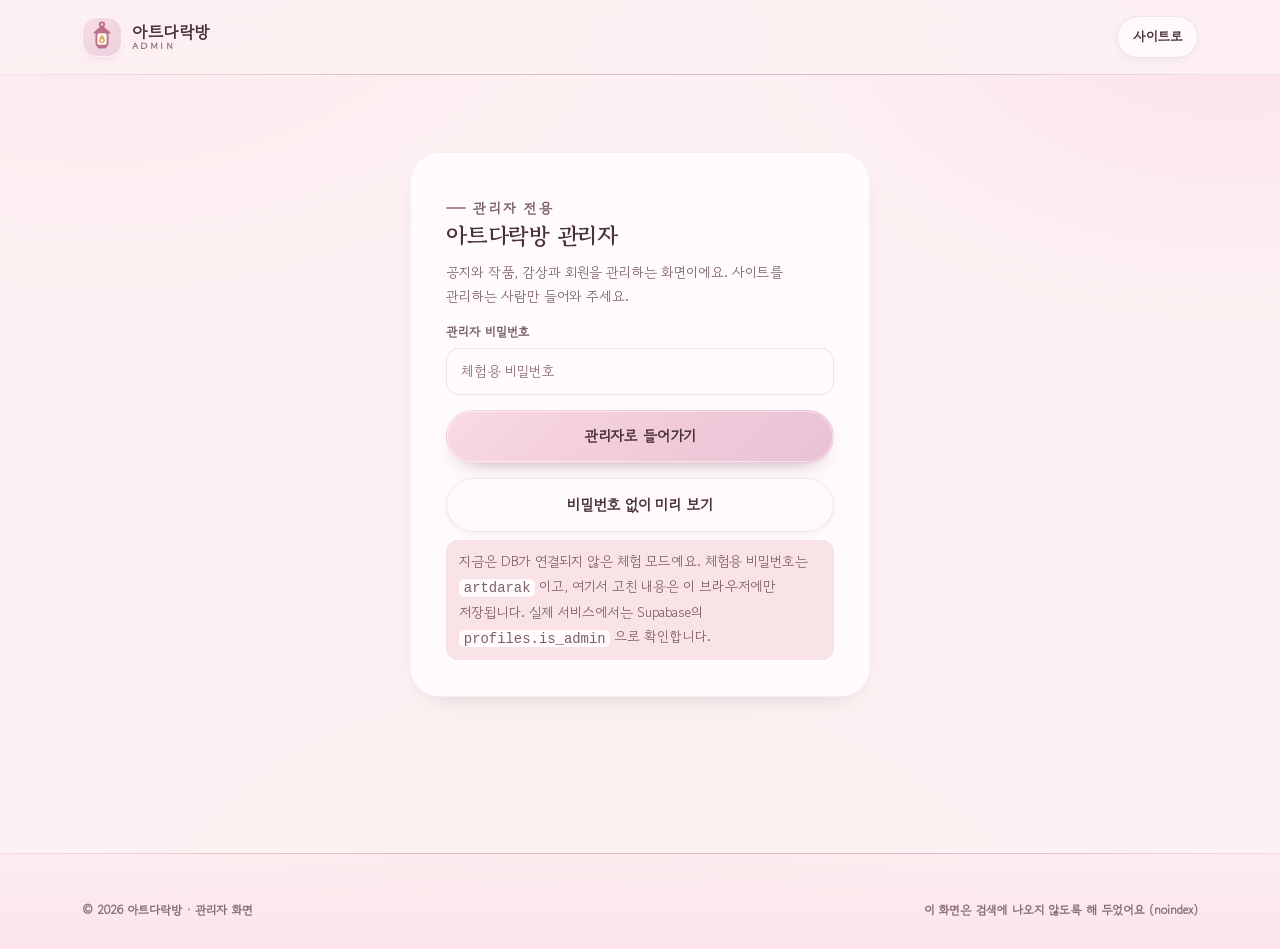
==== commit 06bbf43b: "로고를 4번 시안(다락방 호롱등불)으로 교체 — 헤더·푸터 마크, 파비콘·앱 아이콘" ====
--- a/admin.html
+++ b/admin.html
@@ -23,7 +23,16 @@
 <header class="site-header">
   <div class="container header__inner">
     <a class="logo" href="index.html">
-      <span class="logo__mark" aria-hidden="true">✦</span>
+      <span class="logo__mark" aria-hidden="true">
+        <svg class="logo__lantern" viewBox="0 0 256 256" aria-hidden="true" focusable="false">
+          <circle cx="128" cy="48" r="14" fill="none" stroke="#BE7089" stroke-width="12"/>
+          <path d="M128 60 L176 100 L80 100 Z" fill="#BE7089" stroke="#BE7089" stroke-width="10" stroke-linejoin="round"/>
+          <rect x="92" y="98" width="72" height="86" rx="18" fill="#FDF8F6" stroke="#BE7089" stroke-width="12"/>
+          <path d="M128 114 C140 130 146 139 146 148 A18 18 0 0 1 110 148 C110 139 116 130 128 114 Z" fill="#DDA85F"/>
+          <path d="M128 136 C133 144 136 148 136 152 A8 8 0 0 1 120 152 C120 148 123 144 128 136 Z" fill="#FDF3DE"/>
+          <rect x="98" y="180" width="60" height="22" rx="11" fill="#BE7089"/>
+        </svg>
+      </span>
       <span class="logo__text">아트다락방<em>ADMIN</em></span>
     </a>
     <div class="header__actions">
--- a/assets/styles.css
+++ b/assets/styles.css
@@ -361,6 +361,7 @@
   box-shadow: inset 0 0 0 1px rgba(255, 255, 255, .75), 0 6px 14px -12px rgba(140, 92, 106, .8);
   transition: transform .35s var(--ease), box-shadow .35s var(--ease);
 }
+.logo__mark svg { width: 100%; height: 100%; display: block; }
 .logo:hover .logo__mark {
   transform: rotate(-8deg) scale(1.04);
   box-shadow: inset 0 0 0 1px rgba(255, 255, 255, .85), 0 8px 18px -12px rgba(180, 132, 157, .9);
@@ -493,6 +494,15 @@
 }
 .hero__lead strong { color: var(--plum); font-weight: 800; }
 .hero__actions { display: flex; flex-wrap: wrap; gap: .65rem; margin-top: 1.6rem; }
+.hero__join-tag {
+  margin-left: .1rem;
+  padding: .1rem .38rem;
+  border-radius: 999px;
+  font-size: .72em; font-weight: 800; letter-spacing: .01em;
+  color: var(--plum-2);
+  background: rgba(249, 220, 228, .8);
+  box-shadow: inset 0 0 0 1px rgba(180, 132, 157, .18);
+}
 .hero__note {
   margin-top: 1.3rem;
   display: flex; flex-wrap: wrap; align-items: center; gap: .5rem .85rem;
@@ -1096,6 +1106,7 @@
   box-shadow: 0 6px 12px -10px rgba(158, 95, 108, .7);
 }
 .like__icon { font-size: .9rem; line-height: 1; }
+.like__count[hidden] { display: none; } /* 마음 0일 때는 숫자 없이 ♡ 만 */
 .like.is-liked .like__icon { animation: pop .4s var(--ease); }
 @keyframes pop {
   0% { transform: scale(.7); }
@@ -1664,8 +1675,8 @@
 .account-btn.is-login .account-btn__avatar { background: linear-gradient(150deg, #F9D9E2, #EFCEDE 55%, #E4C6D5); }
 
 @media (max-width: 620px) {
-  .account-btn { padding: .28rem; }
-  .account-btn__text { display: none; }
+  .account-btn { padding: .26rem .58rem .26rem .26rem; gap: .34rem; font-size: .78rem; max-width: 46vw; }
+  .account-btn__text { display: block; }
 }
 
 /* --- 체험 모드 안내 띠 --- */
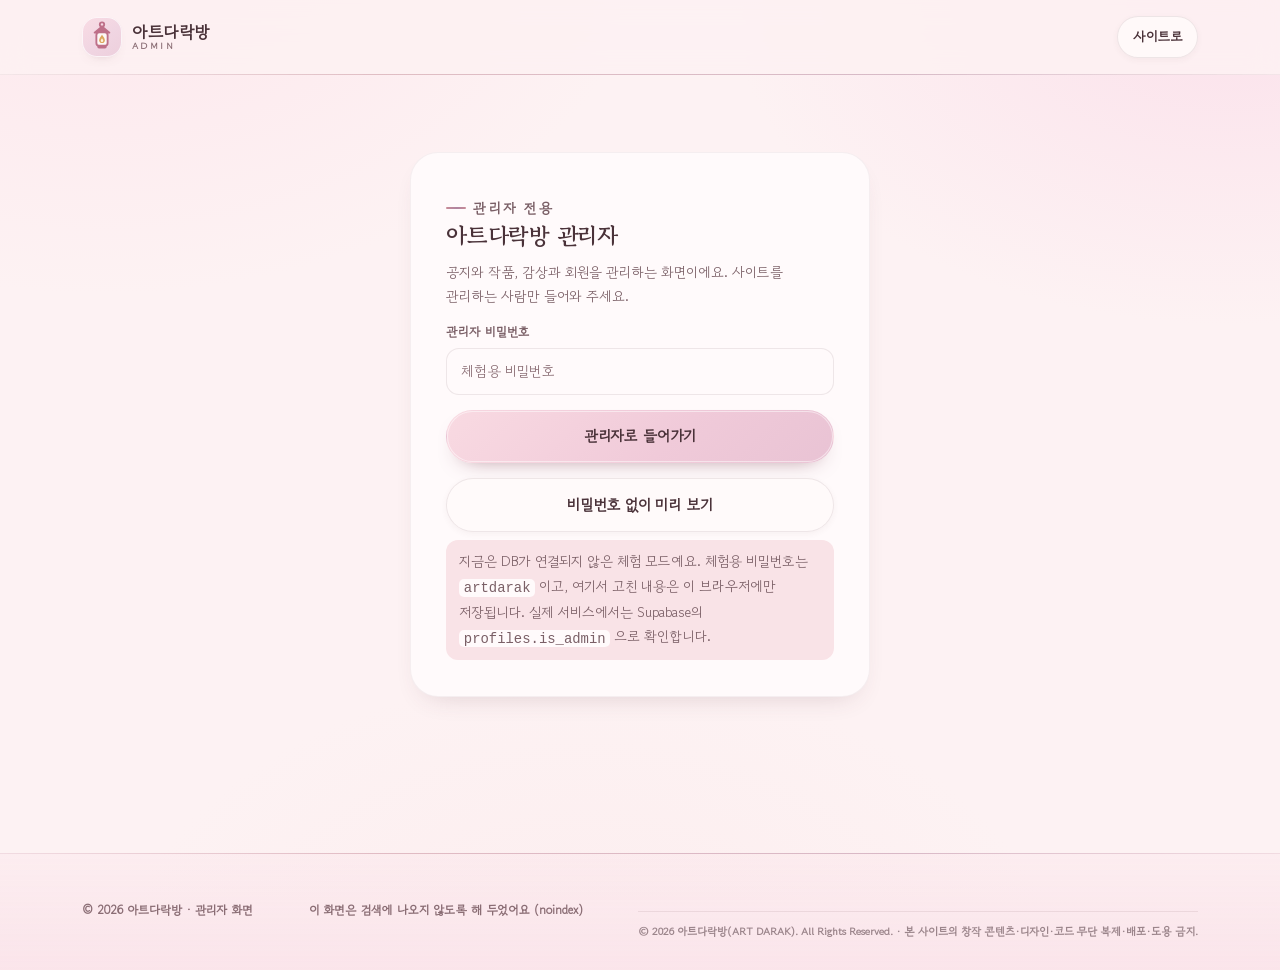
==== commit d71dc0a3: "docs: add copyright notice to site footer" ====
--- a/admin.html
+++ b/admin.html
@@ -185,7 +185,8 @@
     <div class="footer__bottom" style="margin-top:0;border-top:0;padding-top:0;">
       <span>© 2026 아트다락방 · 관리자 화면</span>
       <span>이 화면은 검색에 나오지 않도록 해 두었어요 (noindex)</span>
-    </div>
+        <div class="footer__copyright" style="margin-top:12px;padding-top:10px;border-top:1px solid rgba(120,80,90,.12);font-size:11px;line-height:1.8;color:#9b858b;text-align:center;">© 2026 아트다락방(ART DARAK). All Rights Reserved. · 본 사이트의 창작 콘텐츠·디자인·코드 무단 복제·배포·도용 금지.</div>
+</div>
   </div>
 </footer>
 
--- a/assets/styles.css
+++ b/assets/styles.css
@@ -439,6 +439,14 @@
   grid-template-columns: 1.02fr .98fr;
   gap: clamp(1.6rem, 4vw, 3.4rem);
   align-items: center;
+}
+
+.hero__welcome {
+  margin: 0 0 .55rem;
+  font-size: clamp(.95rem, 2.2vw, 1.06rem);
+  font-weight: 700;
+  letter-spacing: .01em;
+  color: var(--plum);
 }
 
 .hero__fields {
@@ -2307,6 +2315,8 @@
   aspect-ratio: 16 / 10;
   border-radius: 18px;
   overflow: hidden;
+  /* 소품을 눌러 쓸 때 두 번 톡 치면 화면이 확대되며 누른 자리가 어긋나지 않게 합니다. */
+  touch-action: manipulation;
   background: var(--attic-a, #FBEDE9);
   isolation: isolate;
 }
@@ -2360,10 +2370,107 @@
 .droom--music .droom__base--music,
 .droom--craft .droom__base--craft { display: inline; }
 
+/* ---- 큰 창밖 풍경 (기본 · 일출 · 일몰 · 바다) ---- */
+.droom__view { display: none; }
+.droom--view-auto .droom__view--auto,
+.droom--view-sunrise .droom__view--sunrise,
+.droom--view-sunset .droom__view--sunset,
+.droom--view-ocean .droom__view--ocean { display: inline; }
+
+.droom__sun-halo { transform-box: fill-box; transform-origin: center; animation: droomSunBreath 11s ease-in-out infinite; }
+.droom__sun-rise { transform-box: fill-box; transform-origin: 50% 100%; animation: droomSunLift 14s ease-in-out infinite; }
+.droom__rays { animation: droomRaysBreath 8s ease-in-out infinite; }
+.droom__sun-set { transform-box: fill-box; transform-origin: center; animation: droomSunsetPulse 15s ease-in-out infinite; }
+.droom__clouds { transform-box: fill-box; }
+.droom__clouds--a { animation: droomCloudDrift 26s ease-in-out infinite; }
+.droom__clouds--b { animation: droomCloudDrift 36s ease-in-out infinite reverse; }
+.droom__clouds--c { animation: droomCloudDrift 30s ease-in-out infinite; }
+.droom__clouds--d { animation: droomCloudDrift 40s ease-in-out infinite reverse; }
+.droom__birds { transform-box: fill-box; animation: droomBirdDrift 24s ease-in-out infinite; }
+.droom__shimmer { animation: droomShimmer 6.2s ease-in-out infinite; }
+.droom__wave--1 { animation: droomWave 7.4s ease-in-out infinite; }
+.droom__wave--2 { animation: droomWave 9.2s ease-in-out infinite .8s; }
+.droom__wave--3 { animation: droomWave 11s ease-in-out infinite 1.6s; }
+.droom__boat { transform-box: fill-box; transform-origin: 50% 100%; animation: droomBoatBob 7s ease-in-out infinite; }
+
+@keyframes droomSunBreath {
+  0%, 100% { opacity: .7; transform: scale(.97); }
+  50% { opacity: 1; transform: scale(1.04); }
+}
+@keyframes droomSunLift {
+  0%, 100% { transform: translateY(1.4px) scale(.995); }
+  50% { transform: translateY(-2.2px) scale(1.01); }
+}
+@keyframes droomRaysBreath {
+  0%, 100% { opacity: .34; }
+  50% { opacity: .72; }
+}
+@keyframes droomSunsetPulse {
+  0%, 100% { opacity: .92; transform: scale(1); }
+  50% { opacity: 1; transform: scale(1.035); }
+}
+@keyframes droomCloudDrift {
+  0%, 100% { transform: translateX(-5px); }
+  50% { transform: translateX(9px); }
+}
+@keyframes droomBirdDrift {
+  0%, 100% { transform: translate(-4px, 1px); opacity: .45; }
+  50% { transform: translate(6px, -2px); opacity: .65; }
+}
+@keyframes droomShimmer {
+  0%, 100% { opacity: .42; }
+  50% { opacity: 1; }
+}
+@keyframes droomWave {
+  0%, 100% { transform: translateX(-2px); opacity: .3; }
+  50% { transform: translateX(3px); opacity: .62; }
+}
+@keyframes droomBoatBob {
+  0%, 100% { transform: translateY(0) rotate(-1.4deg); }
+  50% { transform: translateY(1.8px) rotate(1.4deg); }
+}
+
+/* 새 소품 모션 — 커피김 · 촛불 · 캔들 불빛 */
+.droom__steam--coffee path { animation: droomCoffeeSteam 4.8s ease-in-out infinite; }
+.droom__steam--coffee path:nth-child(2) { animation-duration: 6.2s; animation-delay: 1.1s; }
+@keyframes droomCoffeeSteam {
+  0% { opacity: 0; transform: translateY(4px) scaleX(.9); }
+  30% { opacity: .8; }
+  70% { opacity: .55; }
+  100% { opacity: 0; transform: translateY(-9px) scaleX(1.12); }
+}
+.droom__flame-g { transform-box: fill-box; transform-origin: 50% 100%; animation: droomFlameSway 3.4s ease-in-out infinite; }
+.droom__flame { animation: droomFlameGlow 2.6s ease-in-out infinite; }
+@keyframes droomFlameSway {
+  0%, 100% { transform: rotate(-2.2deg) scaleY(1); }
+  45% { transform: rotate(2.4deg) scaleY(1.05); }
+  70% { transform: rotate(-.8deg) scaleY(.97); }
+}
+@keyframes droomFlameGlow {
+  0%, 100% { opacity: .85; }
+  50% { opacity: 1; }
+}
+.droom__candle-glow { transform-box: fill-box; transform-origin: center; animation: droomCandleHaley 5.2s ease-in-out infinite; }
+@keyframes droomCandleHaley {
+  0%, 100% { opacity: .55; transform: scale(.96); }
+  50% { opacity: .92; transform: scale(1.05); }
+}
+
 /* 소품 — 누른 것만 방에 나타납니다 */
 .droom__prop { display: none; }
-.droom__prop.is-on { display: inline; animation: droomPop .42s var(--ease) both; }
+/* 소품은 방을 구경하는 사람도 눌러서 이용할 수 있습니다 (끌기는 주인만). */
+.droom__prop.is-on { display: inline; animation: droomPop .42s var(--ease) both; pointer-events: auto; cursor: pointer; }
 @keyframes droomPop { from { opacity: 0; } to { opacity: 1; } }
+
+/* 내 다락방에서는 소품을 손으로 끌어 옮길 수 있습니다 — 끌 때 화면이 스크롤되지 않게 터치 처리 */
+.droom--moveable .droom__prop.is-on { pointer-events: auto; cursor: grab; touch-action: none; }
+.droom--moveable .droom__prop.is-dragging {
+  cursor: grabbing;
+  filter: drop-shadow(0 7px 10px rgba(110, 70, 80, .2));
+}
+/* 소품을 고정해 두면 끌리지 않고, 누르면 이용만 됩니다. */
+.droom--locked .droom__prop.is-on { cursor: pointer; touch-action: auto; }
+.droom--locked .droom__prop.is-dragging { cursor: pointer; filter: none; }
 
 /* --- 방 안 캐릭터 — 고른 캐릭터 한 명이 러그 옆에 서 있어요 --- */
 .droom__char, .droom__char-figure { display: none; }
@@ -2434,11 +2541,112 @@
   65% { transform: rotate(7deg); }
 }
 
-/* 캐릭터 위 핑크 파스텔 말풍선 */
+/* --- 방 안 캐릭터는 배경을 지운 3D 전신 피규어로 러그 위에 서 있습니다 ---
+   (예전 사진 카드 · 그 이전 일러스트 12종은 darakbang.html 안에 숨겨 둡니다) */
+.droom__char-art { display: none !important; }
+.droom__char-3d .droom__char-shadow { opacity: .24; }
+.droom__char-3d .droom__char-ring { stroke-dasharray: 4 5; }
+.droom__char-3d-img { pointer-events: none; }
+.droom__char-3d-body { transform-box: fill-box; transform-origin: 50% 100%; }
+
+/* 인사하면 몸이 발끝을 축으로 살짝 흔들립니다 (통통 튀는 움직임은 .droom__char-bob 이 맡아요) */
+.droom__char-3d.is-greet .droom__char-3d-body {
+  animation: droomFigureGreet 1.15s cubic-bezier(.34, 1.36, .64, 1) both;
+}
+@keyframes droomFigureGreet {
+  0%, 100% { transform: rotate(0deg); }
+  18% { transform: rotate(-3.2deg); }
+  42% { transform: rotate(2.4deg); }
+  66% { transform: rotate(-1.5deg); }
+  86% { transform: rotate(.6deg); }
+}
+
+/* --- 자세마다 다른 은은한 움직임 ---------------------------------------
+   서기  : 잔잔한 숨쉬기 (위 .droom__char-bob 의 droomCharIdle)
+   앉기  : 천천히 기우는 편안한 흔들림
+   작업  : 집중하며 손을 놀리는 잔근질
+   명상  : 느린 호흡과 함께 번지는 빛무리
+   인사(is-greet) 중에는 그 자세의 움직임을 잠시 멈춥니다. */
+.droom[data-char-pose="sit"] .droom__char-bob,
+.droom[data-char-pose="work"] .droom__char-bob,
+.droom[data-char-pose="meditate"] .droom__char-bob,
+.droom[data-char-pose="sofa"] .droom__char-bob { animation: none; }
+
+.droom[data-char-pose="sit"] .droom__char-3d:not(.is-greet) .droom__char-3d-body {
+  transform-origin: 50% 96%;
+  animation: droomPoseSway 9.6s ease-in-out infinite;
+}
+/* 소파·피아노 의자에 앉았을 때는 좌우로 흔들리지 않고 잔잔한 숨쉬기만 */
+.droom[data-char-pose="sit"][data-char-seat] .droom__char-3d:not(.is-greet) .droom__char-3d-body {
+  transform-origin: 50% 100%;
+  animation: droomPoseBreathe 8.4s ease-in-out infinite;
+}
+.droom[data-char-pose="work"] .droom__char-3d:not(.is-greet) .droom__char-3d-body {
+  transform-origin: 50% 100%;
+  animation: droomPoseWork 3.8s ease-in-out infinite;
+}
+.droom[data-char-pose="meditate"] .droom__char-3d:not(.is-greet) .droom__char-3d-body {
+  transform-origin: 50% 100%;
+  animation: droomPoseBreathe 7.6s ease-in-out infinite;
+}
+/* 소파에 기대어 다리를 뻗은 자세 — 소파가 흔들리지 않게 잔잔한 숨쉬기만 */
+.droom[data-char-pose="sofa"] .droom__char-3d:not(.is-greet) .droom__char-3d-body {
+  transform-origin: 50% 100%;
+  animation: droomPoseBreathe 9.2s ease-in-out infinite;
+}
+
+@keyframes droomPoseSway {
+  0%, 100% { transform: rotate(-.7deg) translateY(0); }
+  38% { transform: rotate(.55deg) translateY(-.7px); }
+  70% { transform: rotate(.15deg) translateY(-.2px); }
+}
+@keyframes droomPoseWork {
+  0%, 100% { transform: translateY(0) scale(1, 1); }
+  32% { transform: translateY(-1.5px) scale(1.004, 1.002); }
+  58% { transform: translateY(-.4px) scale(.999, .998); }
+  80% { transform: translateY(-1px) scale(1.002, 1); }
+}
+@keyframes droomPoseBreathe {
+  0%, 100% { transform: scale(1, 1); }
+  50% { transform: scale(1.008, 1.014); }
+}
+
+/* 자세별 그림자 — 앉은 자세는 몸집이 넓어 바닥 그림자도 조금 넓힙니다 */
+.droom[data-char-pose="sit"] .droom__char-shadow,
+.droom[data-char-pose="work"] .droom__char-shadow,
+.droom[data-char-pose="meditate"] .droom__char-shadow { rx: 33px; ry: 7px; }
+.droom[data-char-pose="sofa"] .droom__char-shadow { rx: 46px; ry: 5px; opacity: .14; }
+
+/* --- 명상할 때만 보이는 빛무리와 떠오르는 빛알갱이 --- */
+.droom__char-aura { display: none; }
+.droom[data-char-pose="meditate"] .droom__char-aura { display: inline; }
+.droom__char-halo {
+  transform-box: fill-box; transform-origin: center;
+  animation: droomHaloBreathe 7.6s ease-in-out infinite;
+}
+@keyframes droomHaloBreathe {
+  0%, 100% { opacity: .5; transform: scale(.92); }
+  50% { opacity: 1; transform: scale(1.04); }
+}
+.droom__char-mote {
+  transform-box: fill-box; transform-origin: center;
+  animation: droomMoteFloat 6.4s ease-in-out infinite;
+}
+.droom__char-mote:nth-child(3) { animation-delay: -2.1s; }
+.droom__char-mote:nth-child(4) { animation-delay: -4.2s; }
+@keyframes droomMoteFloat {
+  0% { opacity: 0; transform: translate(0, 6px) scale(.7); }
+  25% { opacity: .95; }
+  70% { opacity: .7; }
+  100% { opacity: 0; transform: translate(2px, -26px) scale(1.05); }
+}
+
+/* 캐릭터 위 핑크 파스텔 말풍선 — 3D 전신 캐릭터의 머리 위에서 시작합니다 */
 .droom__say {
+  left: var(--say-left, var(--room-char-x, 58.6%));
   /* 방 크기에 맞춰 함께 커지고 작아집니다 (--room-u = 방 너비 / 800) */
   --u: var(--room-u, .4px);
-  position: absolute; left: 58.6%; bottom: 46%; z-index: 3;
+  position: absolute; bottom: var(--room-say-bottom, 54%); z-index: 3;
   max-width: calc(var(--u) * 450);
   margin: 0; padding: calc(var(--u) * 17) calc(var(--u) * 27);
   border-radius: calc(var(--u) * 34);
@@ -2452,7 +2660,7 @@
 }
 .droom__say.is-on { opacity: 1; visibility: visible; transform: translate(-50%, 0) scale(1); }
 .droom__say::after {
-  content: ''; position: absolute; left: 50%; bottom: calc(var(--u) * -17);
+  content: ''; position: absolute; left: calc(50% + var(--say-tail, 0px)); bottom: calc(var(--u) * -17);
   width: calc(var(--u) * 29); height: calc(var(--u) * 29); border-radius: 0 0 calc(var(--u) * 8) 0;
   background: #FDE7EE;
   border-right: max(1px, calc(var(--u) * 2.6)) solid #F3C2D2;
@@ -2462,6 +2670,7 @@
 
 /* 반짝임 — ✦ · ♡ 가 살짝 떠올랐다 사라집니다 */
 .droom__sparks {
+  left: var(--room-char-x, 58.6%);
   position: absolute; left: 58.6%; top: 67%; z-index: 4;
   width: 0; height: 0; pointer-events: none;
 }
@@ -2489,8 +2698,17 @@
   .droom__char-bob, .droom__char-figure.is-greet .droom__char-bob,
   .droom__char-figure.is-greet .droom__char-head,
   .droom__char-figure.is-greet .droom__char-arm--r,
-  .droom__char-figure.is-greet .droom__char-arm--l { animation: none; }
+  .droom__char-figure.is-greet .droom__char-arm--l,
+  .droom__char-3d.is-greet .droom__char-3d-body,
+  .droom[data-char-pose] .droom__char-3d .droom__char-3d-body,
+  .droom[data-char-pose] .droom__char-3d:not(.is-greet) .droom__char-3d-body,
+  .droom__char-halo, .droom__char-mote { animation: none; }
+  .droom__char-mote { opacity: 0; }
   .droom__sparks span { animation-duration: .01s; }
+  .droom__sun-halo, .droom__sun-rise, .droom__rays, .droom__sun-set,
+  .droom__clouds, .droom__birds, .droom__shimmer, .droom__wave,
+  .droom__boat, .droom__steam--coffee path, .droom__flame-g,
+  .droom__flame, .droom__candle-glow { animation: none; }
 }
 
 /* 전구 가랜드는 점선(stroke-dasharray)으로 알맹이를 찍습니다 */
@@ -2520,6 +2738,16 @@
   background: var(--ivory); color: var(--plum-2); font-weight: 800;
 }
 .droom-cap__mood i { width: 6px; height: 6px; border-radius: 50%; background: var(--pink-2); }
+.droom-cap__view {
+  display: inline-flex; align-items: center; gap: .35rem;
+  padding: .18rem .6rem; border-radius: 999px;
+  background: var(--ivory); color: var(--plum-2); font-weight: 800;
+}
+.droom-cap__view i {
+  width: 10px; height: 10px; border-radius: 50%;
+  background: linear-gradient(160deg, #FCEBC9, #F7C9B4 55%, #C3D5C0);
+  box-shadow: inset 0 0 0 1px rgba(180, 132, 157, .35);
+}
 .droom-cap__count { margin-left: auto; }
 
 /* --- 꾸미기 판 --- */
@@ -2549,6 +2777,11 @@
   background: var(--ivory); font-size: .72rem; font-weight: 800; color: var(--plum-2);
 }
 .studio-editor .attic-swatches { margin-top: .6rem; }
+.studio-reset { display: flex; justify-content: flex-end; flex-wrap: wrap; gap: .4rem; margin-top: .55rem; }
+/* 소품 고정 버튼이 켜진 모습 — 옆의 소품 칩과 같은 결 */
+.studio-reset .btn.is-active {
+  background: #FBE7EE; border-color: #E6B7C8; color: #8E5F76; box-shadow: var(--shadow-glow);
+}
 
 .mood-grid {
   display: grid; grid-template-columns: repeat(4, 1fr); gap: .45rem;
@@ -2590,6 +2823,104 @@
 .mood-chip.is-active .mood-chip__ico { background: #FFF9FB; color: #8E5F76; }
 .mood-chip.is-active .mood-chip__check { opacity: 1; }
 
+/* 창밖 풍경 고르기 — 작은 하늘 미리보기가 달린 칩 */
+.view-grid {
+  display: grid; grid-template-columns: repeat(4, 1fr); gap: .45rem;
+  margin-top: .6rem;
+}
+.view-chip {
+  position: relative;
+  display: flex; align-items: center; gap: .45rem;
+  padding: .45rem .55rem;
+  border-radius: 14px;
+  border: 1px solid var(--line);
+  background: #FFFCFD;
+  color: var(--plum-2);
+  text-align: left; cursor: pointer;
+  transition: transform var(--dur) var(--ease), box-shadow var(--dur) var(--ease),
+              border-color var(--dur) var(--ease), background var(--dur) var(--ease);
+}
+.view-chip:hover { transform: translateY(-2px); box-shadow: var(--shadow-s); }
+.view-chip__sky {
+  position: relative; flex: none;
+  width: 32px; height: 32px; border-radius: 10px;
+  overflow: hidden;
+  background: linear-gradient(180deg, #FCEBC9, #F5D6B8 55%, #C3D5C0);
+  box-shadow: inset 0 0 0 1px rgba(255, 255, 255, .7);
+}
+.view-chip__sun {
+  position: absolute; left: 50%; top: 40%; width: 12px; height: 12px;
+  transform: translate(-50%, -50%); border-radius: 50%;
+  background: #FFF7E2; box-shadow: 0 0 8px 3px rgba(255, 247, 226, .75);
+}
+.view-chip__line {
+  position: absolute; left: -2px; right: -2px; bottom: 0; height: 9px;
+  border-radius: 8px 8px 0 0; background: #C6D8C2;
+}
+.view-chip--sunrise .view-chip__sky { background: linear-gradient(180deg, #FFF6E2, #FFDFC6 55%, #F3B6A2); }
+.view-chip--sunrise .view-chip__sun { top: 56%; background: #FFF6DA; }
+.view-chip--sunrise .view-chip__line { background: #E7C2AE; }
+.view-chip--sunset .view-chip__sky { background: linear-gradient(180deg, #FDEEDD, #F6C4AF 50%, #D68E96); }
+.view-chip--sunset .view-chip__sun { top: 58%; background: #FFE3BE; box-shadow: 0 0 10px 4px rgba(255, 206, 160, .8); }
+.view-chip--sunset .view-chip__line { background: #C9A2AE; }
+.view-chip--ocean .view-chip__sky { background: linear-gradient(180deg, #F1F9FB, #D3EBF1 46%, #A9CDD8); }
+.view-chip--ocean .view-chip__sun { top: 32%; width: 10px; height: 10px; background: #FFF8E6; }
+.view-chip--ocean .view-chip__line { background: #9FC5D2; }
+.view-chip__text { min-width: 0; }
+.view-chip__text b { display: block; font-size: .78rem; font-weight: 800; color: var(--plum); }
+.view-chip__text small { display: block; font-size: .66rem; font-weight: 600; color: var(--plum-3); }
+.view-chip__check {
+  position: absolute; right: .45rem; top: .35rem;
+  font-size: .62rem; font-weight: 900; color: #A9718C;
+  opacity: 0; transition: opacity var(--dur) var(--ease);
+}
+.view-chip.is-active {
+  border-color: rgba(180, 132, 157, .55);
+  background: linear-gradient(135deg, #FDE8EF, #F7E1EC);
+  box-shadow: 0 8px 16px -14px rgba(140, 92, 106, .9);
+}
+.view-chip.is-active .view-chip__check { opacity: 1; }
+
+/* 캐릭터 자세 고르기 — 서기 · 앉기 · 작업하기 · 명상하기 */
+.pose-grid {
+  display: grid; grid-template-columns: repeat(4, 1fr); gap: .45rem;
+  margin-top: .6rem;
+}
+.pose-chip {
+  position: relative;
+  display: flex; align-items: center; gap: .45rem;
+  padding: .45rem .55rem;
+  border-radius: 14px;
+  border: 1px solid var(--line);
+  background: #FFFCFD;
+  color: var(--plum-2);
+  text-align: left; cursor: pointer;
+  transition: transform var(--dur) var(--ease), box-shadow var(--dur) var(--ease),
+              border-color var(--dur) var(--ease), background var(--dur) var(--ease);
+}
+.pose-chip:hover { transform: translateY(-2px); box-shadow: var(--shadow-s); }
+.pose-chip__ico {
+  flex: none; width: 32px; height: 32px; border-radius: 10px;
+  display: grid; place-items: center;
+  background: var(--ivory); color: var(--plum-2);
+  transition: background var(--dur) var(--ease), color var(--dur) var(--ease);
+}
+.pose-chip__text { min-width: 0; }
+.pose-chip__text b { display: block; font-size: .78rem; font-weight: 800; color: var(--plum); }
+.pose-chip__text small { display: block; font-size: .66rem; font-weight: 600; color: var(--plum-3); }
+.pose-chip__check {
+  position: absolute; right: .45rem; top: .35rem;
+  font-size: .62rem; font-weight: 900; color: #A9718C;
+  opacity: 0; transition: opacity var(--dur) var(--ease);
+}
+.pose-chip.is-active {
+  border-color: rgba(180, 132, 157, .55);
+  background: linear-gradient(135deg, #FDE8EF, #F7E1EC);
+  box-shadow: 0 8px 16px -14px rgba(140, 92, 106, .9);
+}
+.pose-chip.is-active .pose-chip__ico { background: #FFF9FB; color: #8E5F76; }
+.pose-chip.is-active .pose-chip__check { opacity: 1; }
+
 .prop-grid {
   display: grid; grid-template-columns: repeat(auto-fill, minmax(152px, 1fr));
   gap: .4rem; margin-top: .6rem;
@@ -2624,6 +2955,8 @@
 
 @media (max-width: 640px) {
   .mood-grid { grid-template-columns: repeat(2, 1fr); }
+  .view-grid { grid-template-columns: repeat(2, 1fr); }
+  .pose-grid { grid-template-columns: repeat(2, 1fr); }
   .droom-frame { padding: 5px; border-radius: 20px; }
   .droom { border-radius: 15px; }
   .droom-cap { font-size: .72rem; }
@@ -2634,6 +2967,7 @@
 
 @media (max-width: 360px) {
   .mood-grid { grid-template-columns: 1fr; }
+  .pose-grid { grid-template-columns: 1fr; }
 }
 .droom__ceiling { fill: #6E4650; opacity: .05; }
 
@@ -3019,3 +3353,561 @@
 @media (prefers-reduced-motion: reduce) {
   .calm-flame { animation: none; }
 }
+
+/* ============================================================
+   27. 이웃 다락방 · 다락방 방명록
+   ------------------------------------------------------------
+   · 이웃 다락방: 입주자 카드(아바타·필명·소개·분야·벽지)
+   · 방명록: 짧은 인사 한 줄 목록 + 남기기/지우기
+   로즈밀크 파스텔 톤과 둥근 모서리만 씁니다.
+   ============================================================ */
+.neighbor-block { margin-top: clamp(2.2rem, 4vw, 3rem); }
+
+.neighbor-count,
+.dgb-count {
+  align-self: center;
+  padding: .28rem .7rem;
+  border-radius: 999px;
+  border: 1px solid rgba(180, 132, 157, .28);
+  background: rgba(255, 250, 251, .85);
+  box-shadow: var(--shadow-s);
+  font-size: .73rem; font-weight: 800; color: var(--plum-2);
+  white-space: nowrap;
+}
+.neighbor-count[hidden], .dgb-count[hidden] { display: none; }
+
+/* --- 이웃 카드 --- */
+.neighbor-grid {
+  display: grid;
+  grid-template-columns: repeat(auto-fill, minmax(238px, 1fr));
+  gap: .7rem;
+}
+.neighbor-grid[hidden] { display: none; }
+
+.neighbor-card {
+  position: relative;
+  display: flex; gap: .75rem; align-items: flex-start;
+  padding: .9rem .95rem 1rem;
+  border-radius: 19px;
+  border: 1px solid var(--line-2);
+  background: var(--paper);
+  box-shadow: var(--shadow-s);
+  text-decoration: none; color: inherit;
+  overflow: hidden;
+  transition: transform var(--dur) var(--ease), box-shadow var(--dur) var(--ease),
+              border-color var(--dur) var(--ease);
+}
+/* 카드 위쪽에 그 방의 벽지 색을 한 줄로 */
+.neighbor-card::before {
+  content: "";
+  position: absolute; left: 0; right: 0; top: 0; height: 3px;
+  background: linear-gradient(90deg, var(--attic-a, #F0D2D3), var(--attic-b, #E7D9EC), var(--attic-a, #F0D2D3));
+}
+.neighbor-card:hover,
+.neighbor-card:focus-visible {
+  transform: translateY(-2px);
+  border-color: rgba(180, 132, 157, .45);
+  box-shadow: 0 18px 30px -26px rgba(140, 92, 106, .95);
+}
+.neighbor-card:focus-visible { outline: 3px solid rgba(200, 139, 150, .35); outline-offset: 2px; }
+
+.neighbor-card__avatar {
+  flex: none;
+  width: 46px; height: 46px;
+  border-radius: 15px;
+  display: grid; place-items: center;
+  font-size: .95rem; font-weight: 800; color: #5C444B;
+  background: linear-gradient(140deg, var(--attic-a, #FCDCE5), var(--attic-b, #F4D8E5));
+  box-shadow: inset 0 0 0 1px rgba(255, 255, 255, .85);
+}
+.neighbor-card__avatar.has-photo { padding: 0; overflow: hidden; }
+
+.neighbor-card__main { display: flex; flex-direction: column; gap: .18rem; min-width: 0; flex: 1; }
+.neighbor-card__top { display: flex; align-items: center; gap: .35rem; flex-wrap: wrap; }
+.neighbor-card__pen { font-size: .93rem; font-weight: 800; color: var(--plum); }
+.neighbor-card__flag {
+  padding: .1rem .46rem;
+  border-radius: 999px;
+  font-size: .64rem; font-weight: 800;
+  background: linear-gradient(135deg, #FCE7EE, #F2DCE8);
+  color: #6A4C61;
+  box-shadow: inset 0 0 0 1px rgba(255, 255, 255, .7);
+}
+.neighbor-card__flag--mine { background: linear-gradient(135deg, #FBF0D8, #F3E3C2); color: #7A6238; }
+.neighbor-card__bio {
+  font-size: .79rem; color: var(--plum-2); line-height: 1.6;
+  overflow: hidden; display: -webkit-box;
+  -webkit-line-clamp: 2; -webkit-box-orient: vertical;
+}
+.neighbor-card__meta { display: flex; align-items: center; gap: .28rem; flex-wrap: wrap; margin-top: .18rem; }
+.neighbor-card__theme {
+  padding: .12rem .5rem; border-radius: 999px;
+  font-size: .66rem; font-weight: 800; color: #5C444B;
+  background: linear-gradient(135deg, var(--attic-a, #FBEDE9), var(--attic-b, #F0D2D3));
+  box-shadow: inset 0 0 0 1px rgba(255, 255, 255, .7);
+}
+.neighbor-card__field {
+  padding: .12rem .5rem; border-radius: 999px;
+  font-size: .66rem; font-weight: 800;
+  background: var(--accent-soft, var(--ivory));
+  color: var(--accent-ink, var(--plum-2));
+}
+.neighbor-more { margin-top: .7rem; font-size: .79rem; font-weight: 600; color: var(--plum-3); }
+.neighbor-more[hidden] { display: none; }
+
+/* --- 방명록 --- */
+.darak-guestbook { margin-top: clamp(2.2rem, 4vw, 3rem); }
+
+.dgb-form {
+  padding: clamp(1rem, 2.4vw, 1.3rem);
+  border-radius: var(--radius);
+  background: var(--paper);
+  border: 1px solid var(--line-2);
+  box-shadow: var(--shadow-s);
+}
+.dgb-form[hidden] { display: none; }
+.dgb-form textarea {
+  width: 100%;
+  min-height: 78px;
+  padding: .72rem .9rem;
+  border-radius: 14px;
+  border: 1px solid var(--line);
+  background: #FFFAFB;
+  font: inherit; font-size: .89rem; color: var(--plum);
+  resize: vertical;
+}
+.dgb-form textarea::placeholder { color: var(--plum-3); }
+.dgb-form textarea:focus {
+  outline: none;
+  border-color: rgba(180, 132, 157, .6);
+  box-shadow: 0 0 0 4px rgba(243, 214, 224, .45);
+}
+.dgb-form__foot { display: flex; align-items: center; justify-content: space-between; gap: .6rem; margin-top: .6rem; flex-wrap: wrap; }
+.dgb-form__hint { font-size: .75rem; font-weight: 700; color: var(--plum-3); }
+
+.dgb-gate {
+  display: flex; align-items: center; justify-content: space-between;
+  gap: 1rem; flex-wrap: wrap;
+  padding: .95rem 1.1rem;
+  border-radius: 16px;
+  border: 1px dashed rgba(180, 132, 157, .42);
+  background: rgba(255, 250, 251, .8);
+}
+.dgb-gate[hidden] { display: none; }
+.dgb-gate p { font-size: .86rem; color: var(--plum-2); }
+
+.dgb-setup {
+  display: flex; align-items: center; gap: .8rem;
+  padding: 1.05rem 1.15rem;
+  border-radius: 16px;
+  border: 1px dashed rgba(180, 132, 157, .42);
+  background: linear-gradient(135deg, #FDF3F5, #FBF0F4);
+}
+.dgb-setup[hidden] { display: none; }
+.dgb-setup__ico { font-size: 1.35rem; }
+.dgb-setup p { font-size: .86rem; color: var(--plum-2); line-height: 1.65; }
+
+.dgb-list { display: grid; gap: .55rem; margin-top: .9rem; }
+.dgb-list[hidden] { display: none; }
+.dgb-item {
+  display: flex; gap: .7rem;
+  padding: .85rem 1rem;
+  border-radius: 16px;
+  background: rgba(255, 250, 251, .82);
+  border: 1px solid var(--line-2);
+}
+.dgb-item__avatar {
+  flex: none;
+  width: 36px; height: 36px; border-radius: 12px;
+  display: grid; place-items: center;
+  font-size: .86rem; font-weight: 800; color: #5C444B;
+  background: linear-gradient(140deg, #FCDCE5, #F4D8E5);
+  box-shadow: inset 0 0 0 1px rgba(255, 255, 255, .85);
+}
+.dgb-item__avatar.has-photo { padding: 0; overflow: hidden; }
+.dgb-item__main { min-width: 0; flex: 1; }
+.dgb-item__head { display: flex; align-items: center; gap: .45rem; flex-wrap: wrap; }
+.dgb-item__name { font-size: .85rem; font-weight: 800; }
+.dgb-item__host {
+  padding: .08rem .42rem; border-radius: 999px;
+  font-size: .62rem; font-weight: 800;
+  background: linear-gradient(135deg, #FBF0D8, #F3E3C2); color: #7A6238;
+}
+.dgb-item__body { margin-top: .12rem; font-size: .88rem; color: var(--plum-2); white-space: pre-wrap; line-height: 1.7; }
+
+@media (max-width: 640px) {
+  .neighbor-grid { grid-template-columns: 1fr; gap: .55rem; }
+  .neighbor-card { padding: .8rem .85rem .9rem; }
+  .neighbor-card__avatar { width: 42px; height: 42px; border-radius: 14px; }
+  .neighbor-card__pen { font-size: .9rem; }
+  .dgb-item { padding: .75rem .8rem; }
+  .dgb-form__foot { justify-content: flex-end; }
+  .dgb-form__hint { width: 100%; }
+}
+
+/* 다락방 피아노와 ASMR 설정 */
+.droom__piano-notes{opacity:0;transform-box:fill-box;transform-origin:center}
+.droom__prop.is-playing .droom__piano-notes{opacity:1;animation:droomPianoNotes 1.8s ease-in-out infinite}
+@keyframes droomPianoNotes{0%{transform:translateY(8px);opacity:0}35%{opacity:1}100%{transform:translateY(-24px);opacity:0}}
+.droom-sound{display:flex;flex-wrap:wrap;align-items:center;justify-content:center;gap:.45rem;margin:.65rem auto .25rem;color:var(--plum-2);font-size:.75rem}
+.droom-sound button,.droom-sound select{border:1px solid var(--line);border-radius:999px;padding:.38rem .65rem;background:#FFFCFD;color:inherit;font:inherit}
+.droom-sound button{cursor:pointer;font-weight:700}
+.droom-sound__toggle[aria-pressed="true"]{background:#FCE7EE;border-color:#E5B5C5}
+.droom-sound__field{display:inline-flex;align-items:center;gap:.3rem}
+.droom-sound input[type="range"]{width:74px;accent-color:#C77F9B}
+.droom-return{display:flex;justify-content:center;margin:.15rem 0 .55rem}
+/* [3단계] 친구 신청·수락 (styles.css 맨 아래에 붙이기) */
+.friends,
+.friend-actions {
+  --fr-card: #FFFAFB;
+  --fr-tint: #FDF2F3;
+  --fr-line: #F3D6DD;
+  --fr-rose: #C88B96;
+  --fr-mauve: #AF84A0;
+  --fr-text: #4A3239;
+  --fr-sub: #7A5F66;
+  --fr-small: #8A6D74;
+  --fr-plum: #6E4650;
+}
+
+.friends [hidden],
+.friends[hidden],
+.friend-actions[hidden] { display: none !important; }
+
+/* 남의 다락방: 상태별 버튼 */
+.friend-actions { margin-top: 14px; }
+.friend-actions__row { display: flex; flex-wrap: wrap; gap: 8px; }
+.friend-actions .btn { min-height: 44px; }
+.friend-actions__note {
+  margin: 8px 0 0;
+  font-size: .88rem;
+  line-height: 1.5;
+  color: var(--fr-small);
+}
+.friend-actions__note:empty { display: none; }
+
+/* 내 다락방: 친구 모아보기 */
+.friends {
+  margin-top: 24px;
+  padding: 20px 18px 22px;
+  background: var(--fr-card);
+  border: 1px solid var(--fr-line);
+  border-radius: 22px;
+  box-shadow: 0 8px 22px rgba(200, 139, 150, .12);
+}
+.friends__head h3 {
+  margin: 0;
+  font-family: 'Gowun Batang', serif;
+  font-size: 1.2rem;
+  line-height: 1.4;
+  color: var(--fr-text);
+}
+.friends__count {
+  display: inline-block;
+  margin-left: 6px;
+  padding: 1px 10px;
+  border-radius: 999px;
+  background: #F9DAE2;
+  color: var(--fr-plum);
+  font-family: 'Gowun Dodum', sans-serif;
+  font-size: .8rem;
+  vertical-align: middle;
+}
+.friends__count:empty { display: none; }
+.friends__note,
+.friends__empty {
+  margin: 12px 0 0;
+  font-size: .9rem;
+  line-height: 1.6;
+  color: var(--fr-small);
+}
+
+/* 받은 신청 */
+.friend-requests {
+  margin-top: 16px;
+  padding: 14px;
+  background: var(--fr-tint);
+  border: 1px solid var(--fr-line);
+  border-radius: 18px;
+}
+.friend-requests__title {
+  margin: 0 0 10px;
+  font-size: 1rem;
+  color: var(--fr-plum);
+}
+.friend-requests__list { list-style: none; margin: 0; padding: 0; display: grid; gap: 10px; }
+.friend-request {
+  display: flex;
+  flex-wrap: wrap;
+  align-items: center;
+  justify-content: space-between;
+  gap: 10px 12px;
+}
+.friend-request__who {
+  display: flex;
+  align-items: center;
+  gap: 12px;
+  min-width: 0;
+  color: var(--fr-text);
+  text-decoration: none;
+}
+.friend-request__who:focus-visible { outline: 2px solid var(--fr-mauve); outline-offset: 3px; border-radius: 12px; }
+.friend-request__text { display: grid; gap: 2px; min-width: 0; }
+.friend-request__pen { font-size: .95rem; font-weight: 800; color: var(--fr-text); }
+.friend-request__bio {
+  font-size: .82rem;
+  color: var(--fr-small);
+  overflow: hidden;
+  text-overflow: ellipsis;
+  white-space: nowrap;
+}
+.friend-request__actions { display: flex; flex-wrap: wrap; gap: 8px; }
+.friend-request__actions .btn { min-height: 40px; }
+
+/* 친구 얼굴 — 고른 캐릭터 사진이 있으면 사진, 없으면 필명 첫 글자 */
+.friend-avatar {
+  flex: none;
+  width: 44px; height: 44px;
+  border-radius: 15px;
+  display: grid; place-items: center;
+  overflow: hidden;
+  font-family: 'Gowun Batang', serif;
+  font-size: 1.05rem; font-weight: 700; color: var(--fr-plum);
+  background: linear-gradient(150deg, #FDE6ED, #F4DAE8 60%, #F2D6E4);
+  border: 2px solid #FFFAFB;
+}
+.friend-avatar img { width: 100%; height: 100%; object-fit: cover; display: block; }
+
+/* 친구 목록 */
+.friend-grid {
+  list-style: none;
+  margin: 14px 0 0;
+  padding: 0;
+  display: grid;
+  grid-template-columns: repeat(2, minmax(0, 1fr));
+  gap: 10px;
+}
+.friend-card {
+  display: flex;
+  flex-wrap: wrap;
+  align-items: center;
+  justify-content: space-between;
+  gap: 10px;
+  min-width: 0;
+  padding: 12px;
+  background: #fff;
+  border: 1px solid var(--fr-line);
+  border-radius: 18px;
+}
+.friend-card__who {
+  display: flex;
+  align-items: center;
+  gap: 10px;
+  min-width: 0;
+  flex: 1 1 140px;
+  color: var(--fr-text);
+  text-decoration: none;
+}
+.friend-card__who:focus-visible { outline: 2px solid var(--fr-mauve); outline-offset: 3px; border-radius: 12px; }
+.friend-card__text { display: grid; gap: 2px; min-width: 0; }
+.friend-card__pen { font-size: .92rem; font-weight: 800; color: var(--fr-text); }
+.friend-card__bio {
+  font-size: .78rem;
+  color: var(--fr-small);
+  overflow: hidden;
+  text-overflow: ellipsis;
+  white-space: nowrap;
+}
+.friend-card__more { min-height: 36px; padding: .3rem .6rem; font-size: .76rem; }
+
+.friends .btn:disabled,
+.friend-actions .btn:disabled { opacity: .55; cursor: default; transform: none; }
+
+@media (max-width: 560px) {
+  .friend-grid { grid-template-columns: 1fr; }
+  .friend-request { align-items: flex-start; }
+  .friend-request__actions { width: 100%; justify-content: flex-end; }
+}
+
+@media(max-width:520px){.droom-sound{gap:.35rem;font-size:.69rem}.droom-sound input[type="range"]{width:58px}}
+
+.droom__prop.is-playing .droom__steam--coffee{animation:droomCoffeeSteam 1.7s ease-in-out infinite;transform-box:fill-box;transform-origin:center}
+@keyframes droomCoffeeSteam{0%{opacity:.15;transform:translateY(5px)}45%{opacity:.9}100%{opacity:.1;transform:translateY(-9px)}}
+
+/* ---------------------------------------------------------------- 소품 활동
+   바깥 <g>(캐릭터 figure)는 위치 · 크기 · 좌우 반전만 JS 가 transform 속성으로 정합니다.
+   미세한 호흡 · 타이핑 · 연주 움직임은 이 안쪽 몸통(.droom__char-3d-body)에서만 돌아서
+   위치 지정과 모션이 서로의 transform 을 덮어쓰지 않습니다.
+   앉아서 쓰는 소파(beanbag) · 피아노(piano)는 위쪽 좌석 호흡([data-char-seat])이 맡고,
+   책상(desk)은 앉은 자세라도 좌석 호흡을 쓰지 않고 전용 타이핑 모션만 씁니다. */
+.droom[data-char-activity="desk"] .droom__char-3d:not(.is-greet) .droom__char-3d-body {
+  transform-origin: 50% 96%;
+  animation: droomActivityType 2.6s ease-in-out infinite;
+}
+.droom[data-char-activity="easel"] .droom__char-3d:not(.is-greet) .droom__char-3d-body {
+  transform-origin: 58% 88%;
+  animation: droomActivityPaint 4.4s ease-in-out infinite;
+}
+.droom[data-char-activity="coffee"] .droom__char-3d:not(.is-greet) .droom__char-3d-body {
+  transform-origin: 50% 100%;
+  animation: droomActivityPour 3.4s ease-in-out infinite;
+}
+.droom[data-char-activity="guitar"] .droom__char-3d:not(.is-greet) .droom__char-3d-body {
+  transform-origin: 50% 98%;
+  animation: droomActivityStrum 1.9s ease-in-out infinite;
+}
+@keyframes droomActivityType {
+  0%, 100% { transform: translateY(0) rotate(0); }
+  30% { transform: translateY(-.7px) rotate(-.22deg); }
+  64% { transform: translateY(.2px) rotate(.16deg); }
+}
+@keyframes droomActivityPaint {
+  0%, 100% { transform: rotate(0) translateY(0); }
+  32% { transform: rotate(.5deg) translateY(-.4px); }
+  68% { transform: rotate(-.42deg) translateY(0); }
+}
+@keyframes droomActivityPour {
+  0%, 100% { transform: rotate(0) translateY(0); }
+  38% { transform: rotate(-.9deg) translateY(-.35px); }
+  74% { transform: rotate(-.3deg) translateY(0); }
+}
+@keyframes droomActivityStrum {
+  0%, 100% { transform: rotate(0); }
+  30% { transform: rotate(-.6deg); }
+  65% { transform: rotate(.5deg); }
+}
+@media (prefers-reduced-motion: reduce) {
+  .droom[data-char-activity] .droom__char-3d:not(.is-greet) .droom__char-3d-body {
+    animation: none !important;
+  }
+}
+
+/* 가구 앞면 레이어 — 문서에서 캐릭터 다음에 그려지므로(z-index 아님) 캐릭터 앞을 가립니다.
+   소품을 끌어 옮기면 JS 가 원본 소품과 같은 이동량을 이 레이어에도 겁니다. */
+.droom__prop-front { display: none; pointer-events: none; }
+.droom__prop-front.is-on { display: inline; }
+
+/* ============================================================
+   창작 일지 · 협업·피드백 (journal.html / cowork.html)
+   ------------------------------------------------------------
+   기존 토큰(로즈밀크 팔레트 · Gowun 글꼴 · radius · shadow)만 씁니다.
+   ============================================================ */
+.feed-notice {
+  display: flex; align-items: center; gap: .55rem;
+  margin: 0 0 1.1rem; padding: .85rem 1rem;
+  border: 1px dashed var(--pink); border-radius: var(--radius);
+  background: var(--paper); color: var(--plum-2);
+  font-size: .87rem; line-height: 1.6;
+}
+.feed-notice[hidden] { display: none; }
+
+.feed-gate {
+  display: grid; justify-items: center; gap: .55rem;
+  padding: clamp(1.6rem, 4vw, 2.4rem) 1.2rem; margin-bottom: 1.2rem;
+  border: 1px solid var(--line); border-radius: var(--radius-lg);
+  background: var(--paper); box-shadow: var(--shadow-m); text-align: center;
+}
+.feed-gate[hidden] { display: none; }
+.feed-gate__emoji { font-size: 1.7rem; }
+.feed-gate h2 { font-family: var(--font-title, 'Gowun Batang', serif); font-size: clamp(1.1rem, 2.4vw, 1.35rem); color: var(--plum); }
+.feed-gate p { max-width: 46ch; font-size: .88rem; line-height: 1.7; color: var(--plum-2); }
+
+.feed-form {
+  display: grid; gap: 1rem;
+  padding: clamp(1.1rem, 3vw, 1.6rem); margin-bottom: 1.6rem;
+  border: 1px solid var(--line); border-radius: var(--radius-lg);
+  background: var(--paper); box-shadow: var(--shadow-s);
+}
+.feed-form[hidden] { display: none; }
+.feed-form__author {
+  display: inline-flex; align-items: center; gap: .4rem;
+  padding: .45rem .85rem; justify-self: start;
+  border-radius: 999px; background: var(--cream);
+  font-size: .82rem; font-weight: 700; color: var(--plum-2);
+}
+.feed-form__author b { color: var(--pink-2); }
+.feed-form__buttons { display: flex; align-items: center; gap: .5rem; flex-wrap: wrap; }
+.feed-form .form-foot { display: flex; align-items: center; justify-content: space-between; gap: .8rem; flex-wrap: wrap; }
+
+.feed-head {
+  display: flex; align-items: center; gap: .9rem; flex-wrap: wrap;
+  margin: 1.4rem 0 1rem;
+}
+.feed-head .kicker { margin: 0; }
+.feed-head__count { font-size: .8rem; font-weight: 700; color: var(--plum-3); }
+.feed-head__count b { color: var(--pink-2); }
+.feed-filters { display: flex; gap: .4rem; flex-wrap: wrap; margin-left: auto; }
+.feed-filters .chip { font-size: .78rem; min-height: 34px; }
+
+.feed { display: grid; gap: .9rem; }
+
+.feed-card {
+  --accent: var(--c-literature); --accent-soft: var(--c-literature-soft); --accent-ink: var(--c-literature-ink);
+  display: grid; gap: .55rem;
+  padding: 1.1rem 1.15rem 1rem;
+  border: 1px solid var(--line); border-left: 4px solid var(--accent);
+  border-radius: var(--radius); background: var(--paper);
+  box-shadow: var(--shadow-s);
+}
+.feed-card.is-closed { opacity: .82; }
+.feed-card__head { display: flex; align-items: center; gap: .45rem; flex-wrap: wrap; }
+.feed-card__who { font-size: .88rem; font-weight: 800; color: var(--plum); text-decoration: none; }
+.feed-card__who:hover { color: var(--pink-2); }
+.feed-card__tag {
+  padding: .14rem .55rem; border-radius: 999px;
+  background: var(--accent-soft); color: var(--accent-ink);
+  font-size: .72rem; font-weight: 800;
+}
+.feed-card__tag--quiet { background: var(--ivory); color: var(--plum-3); }
+.feed-card__kind {
+  padding: .14rem .55rem; border-radius: 999px;
+  background: #FCE7EE; color: var(--plum); font-size: .72rem; font-weight: 800;
+}
+.feed-card__status {
+  padding: .14rem .55rem; border-radius: 999px;
+  border: 1px solid var(--pink); color: var(--pink-2);
+  font-size: .72rem; font-weight: 800;
+}
+.feed-card__status.is-closed { border-color: var(--line); color: var(--plum-3); }
+.feed-card__time { margin-left: auto; font-size: .73rem; color: var(--plum-3); }
+.feed-card__title { font-family: var(--font-title, 'Gowun Batang', serif); font-size: 1.02rem; color: var(--plum); }
+.feed-card__body { font-size: .9rem; line-height: 1.75; color: var(--plum-2); }
+.feed-card__link a { font-size: .8rem; font-weight: 700; color: var(--pink-2); }
+.feed-card__foot { display: flex; align-items: center; gap: .5rem; flex-wrap: wrap; }
+.feed-card__foot .feed-card__who { margin-right: auto; }
+.feed-card__own { display: inline-flex; gap: .35rem; }
+
+.cheer {
+  display: inline-flex; align-items: center; gap: .3rem;
+  padding: .32rem .7rem; border: 1px solid var(--pink); border-radius: 999px;
+  background: #FFFCFD; color: var(--plum-2);
+  font: inherit; font-size: .78rem; font-weight: 700; cursor: pointer;
+  transition: background .18s ease, color .18s ease, border-color .18s ease;
+}
+.cheer span { color: var(--pink-2); font-size: .95rem; line-height: 1; }
+.cheer b { font-weight: 800; }
+.cheer.is-on { background: #FCE7EE; border-color: #E5B5C5; color: var(--plum); }
+.cheer.is-on span { color: #C0607F; }
+.cheer:disabled { opacity: .6; cursor: default; }
+
+.replies { display: grid; gap: .6rem; margin-top: .3rem; padding-top: .75rem; border-top: 1px dashed var(--line); }
+.replies[hidden] { display: none; }
+.replies__list { list-style: none; margin: 0; padding: 0; display: grid; gap: .5rem; }
+.reply {
+  padding: .6rem .75rem; border-radius: 14px; background: var(--cream);
+  display: grid; gap: .1rem;
+}
+.reply__who { font-size: .8rem; font-weight: 800; color: var(--plum); }
+.reply__time { font-size: .7rem; color: var(--plum-3); }
+.reply__body { font-size: .85rem; line-height: 1.65; color: var(--plum-2); }
+.reply--empty { color: var(--plum-3); font-size: .82rem; }
+.reply-form { display: grid; gap: .45rem; }
+.reply-form .textarea { min-height: 62px; }
+.reply-form .btn { justify-self: end; }
+.reply-note { font-size: .78rem; color: var(--plum-3); }
+
+@media (max-width: 640px) {
+  .feed-card { padding: .95rem .9rem .85rem; }
+  .feed-card__time { margin-left: 0; width: 100%; }
+  .feed-head__count { margin-left: auto; }
+}
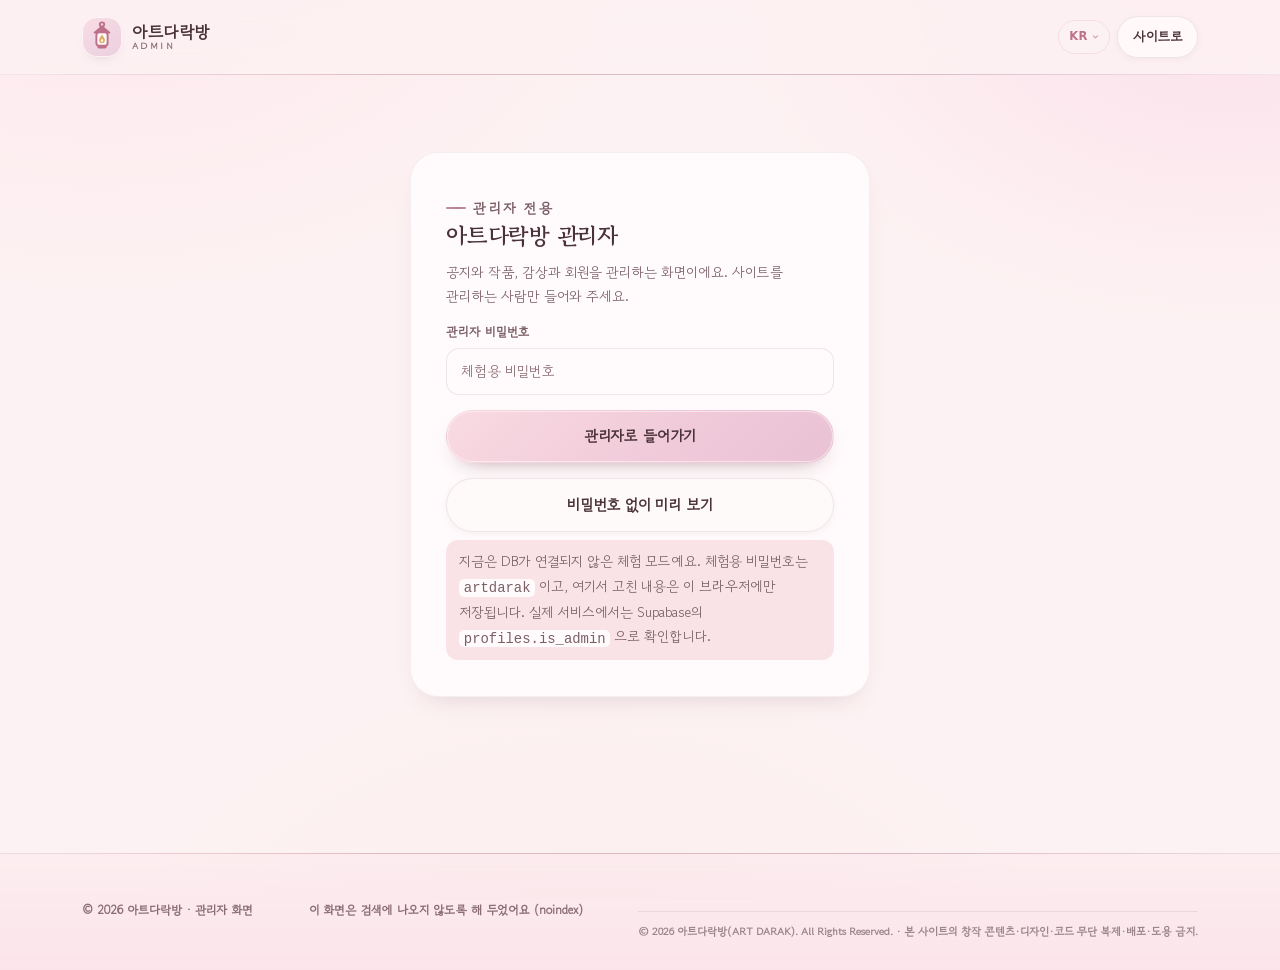
==== commit f6ad1dd7: "8개 페이지에 언어 전환 연결 · 일본어·중국어 추가, sw 캐시 v14" ====
--- a/admin.html
+++ b/admin.html
@@ -196,5 +196,6 @@
 <script src="assets/supabase-config.js"></script>
 <script src="assets/store.js"></script>
 <script src="assets/admin.js"></script>
+<script src="assets/i18n.js"></script>
 </body>
 </html>
